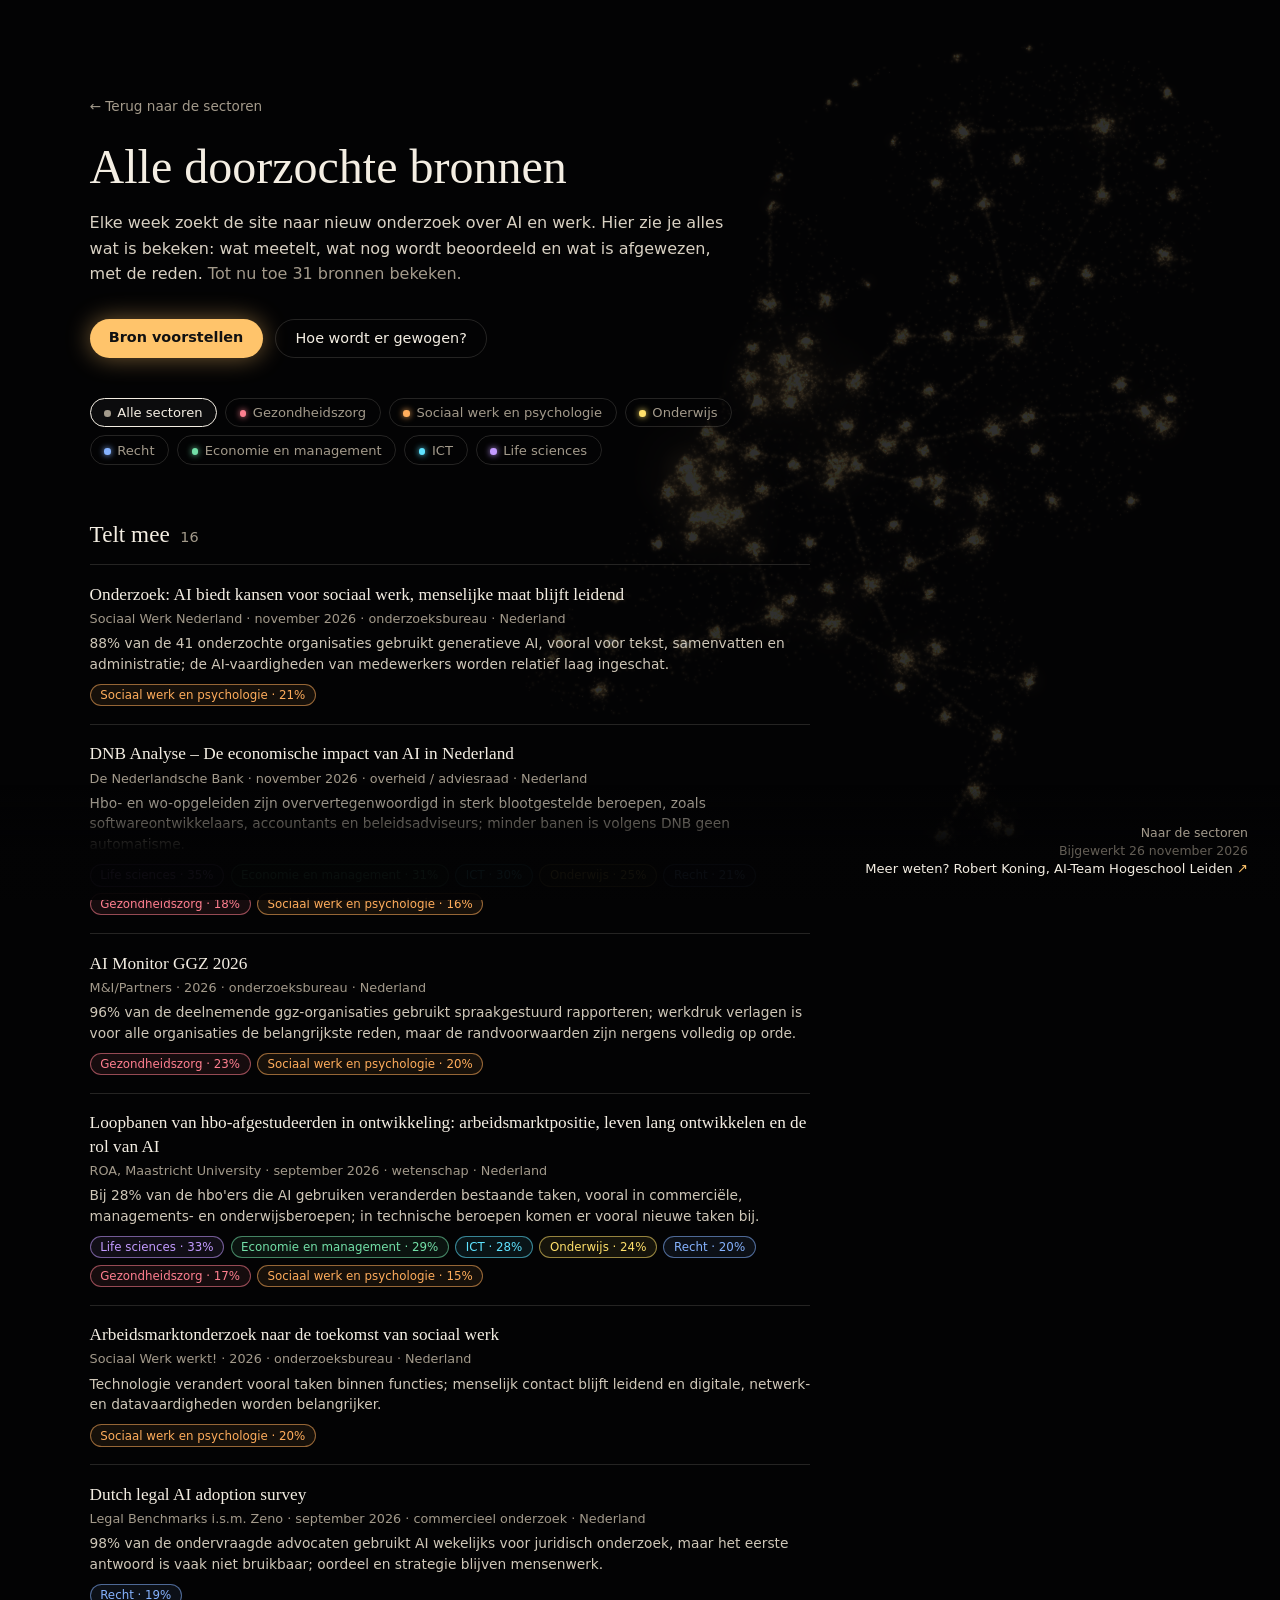
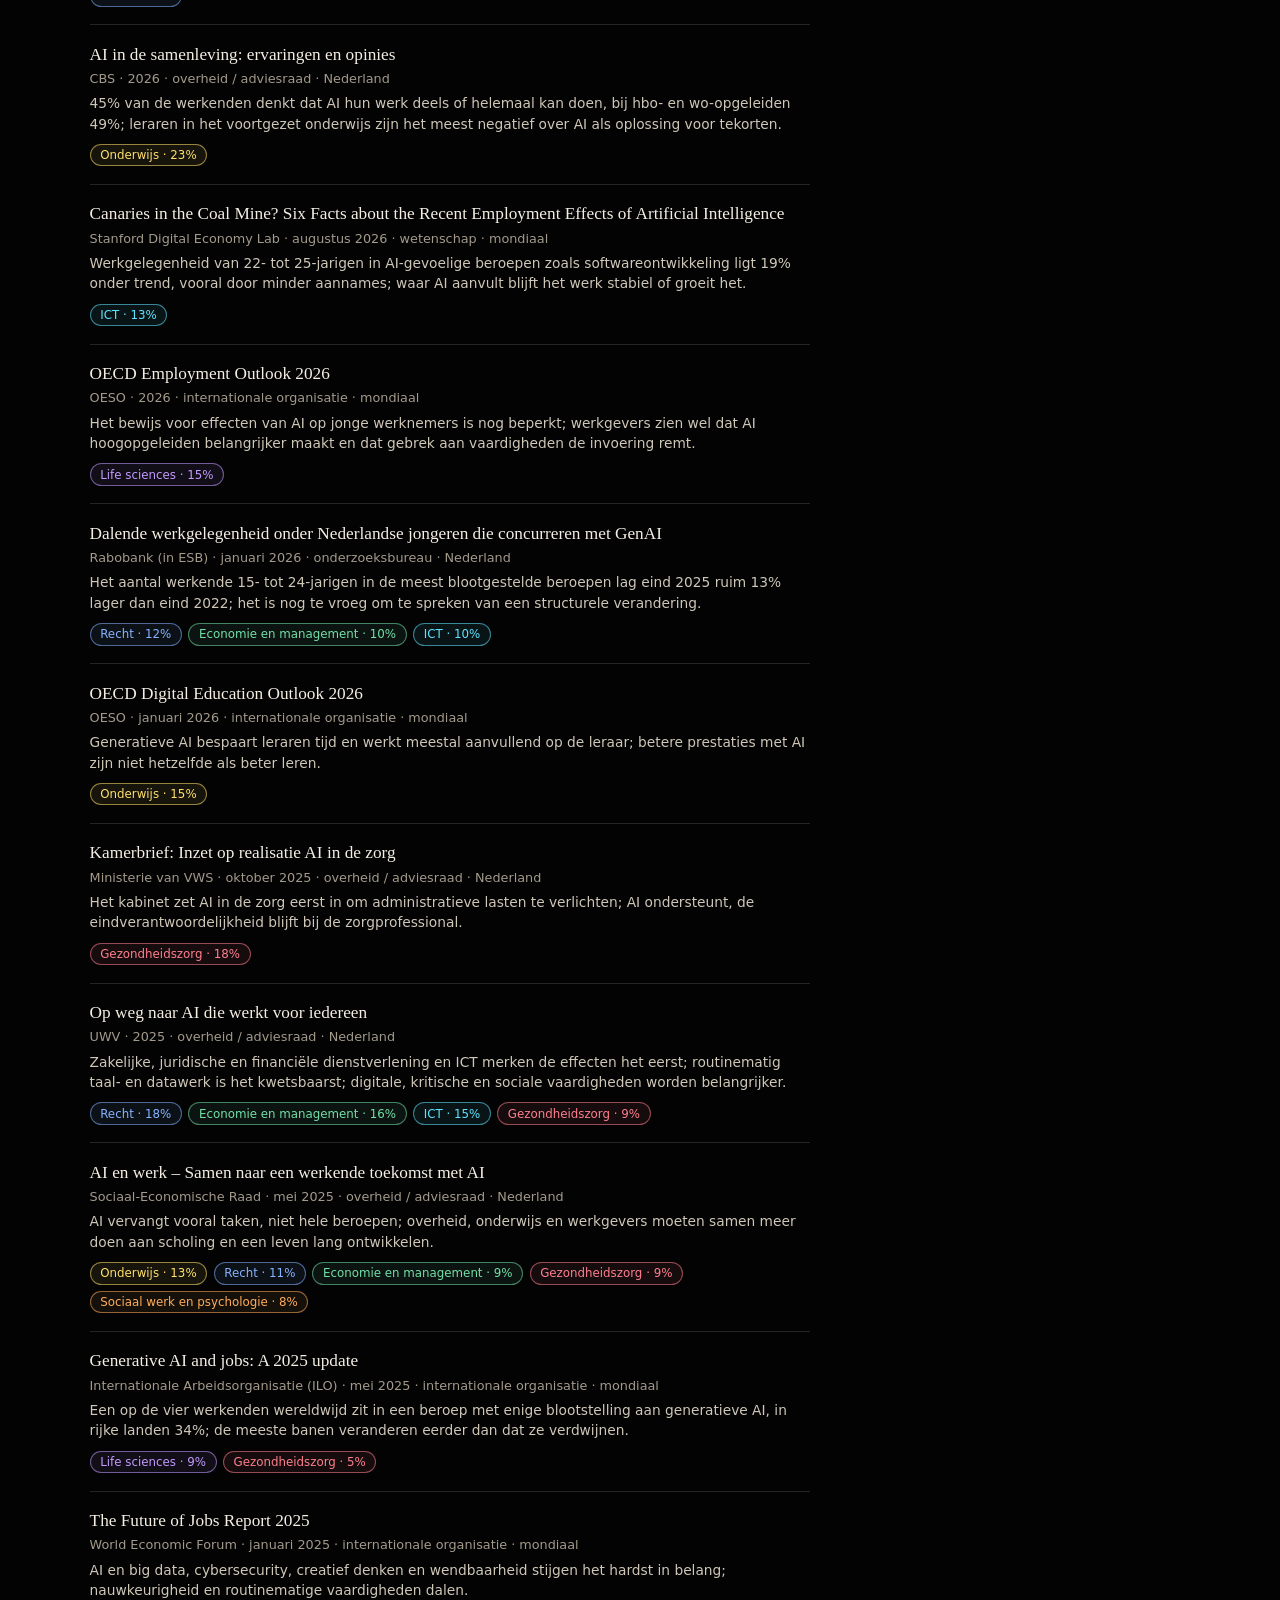
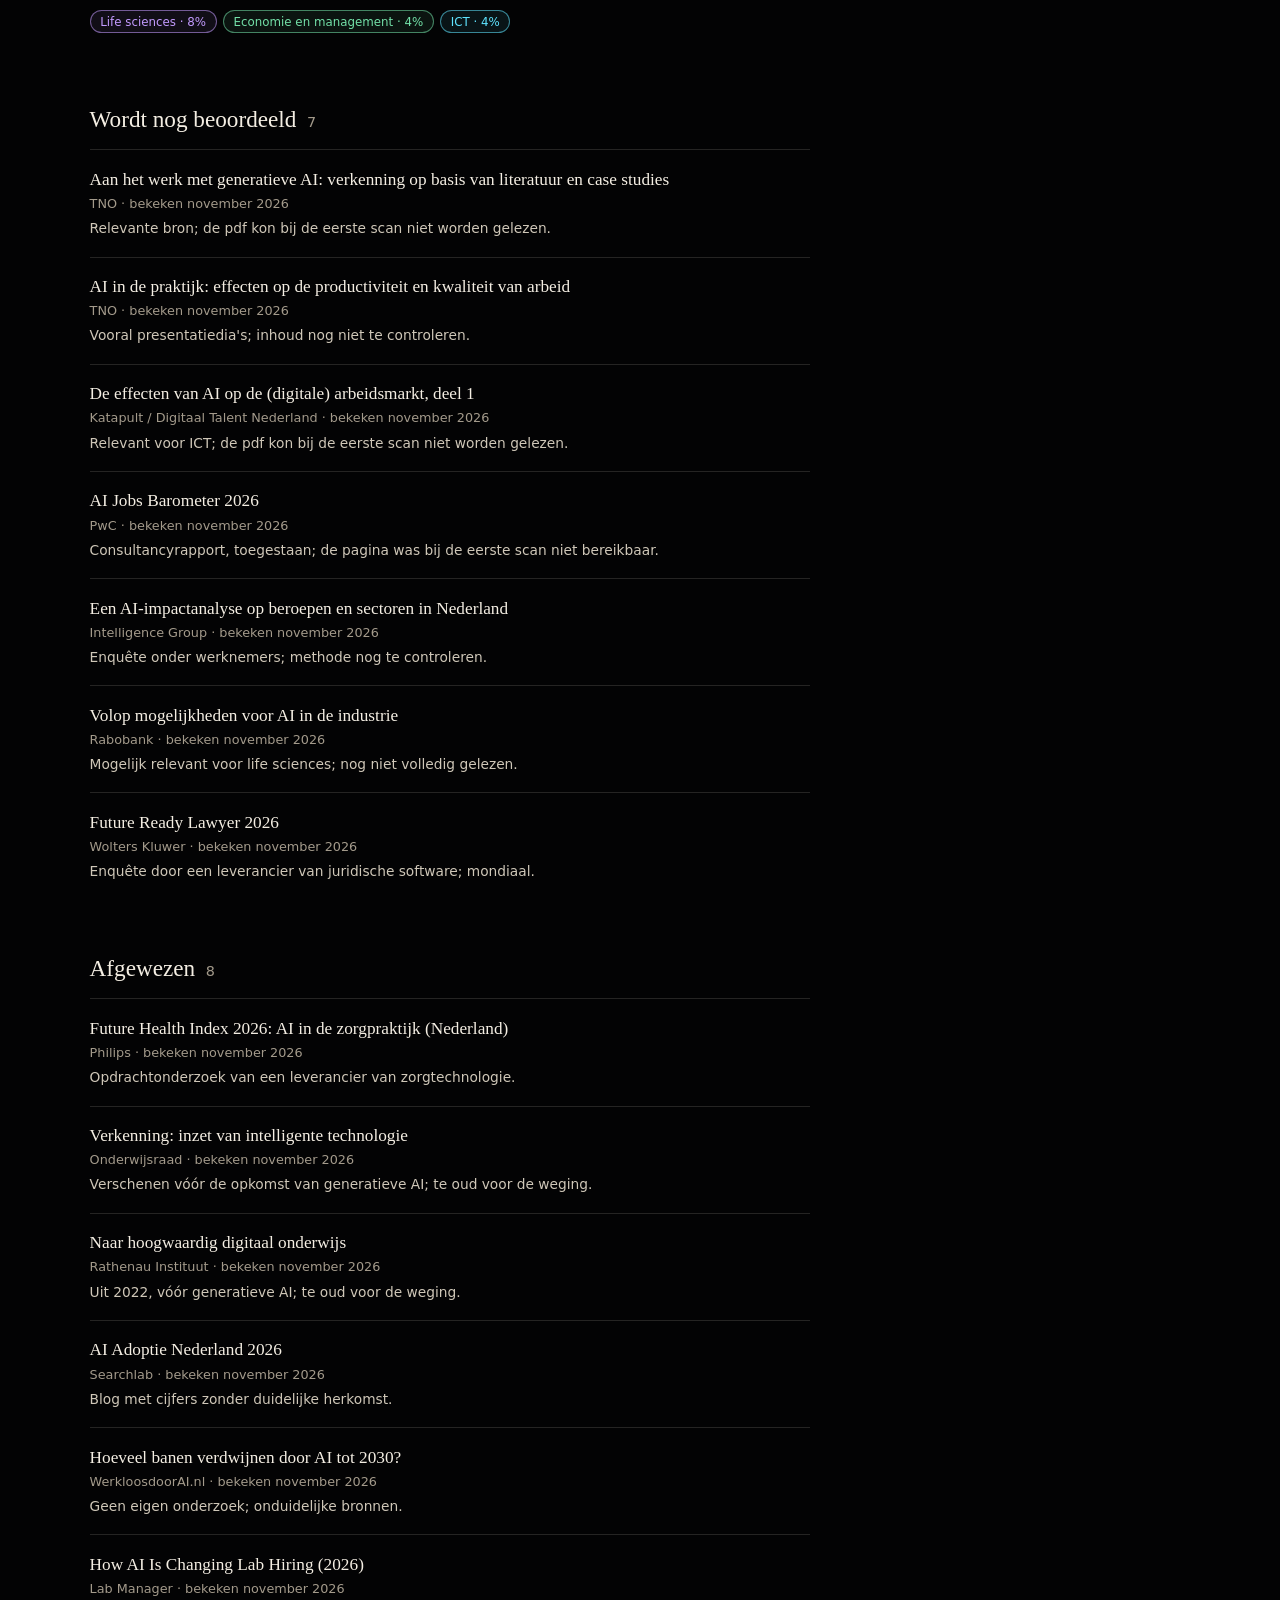
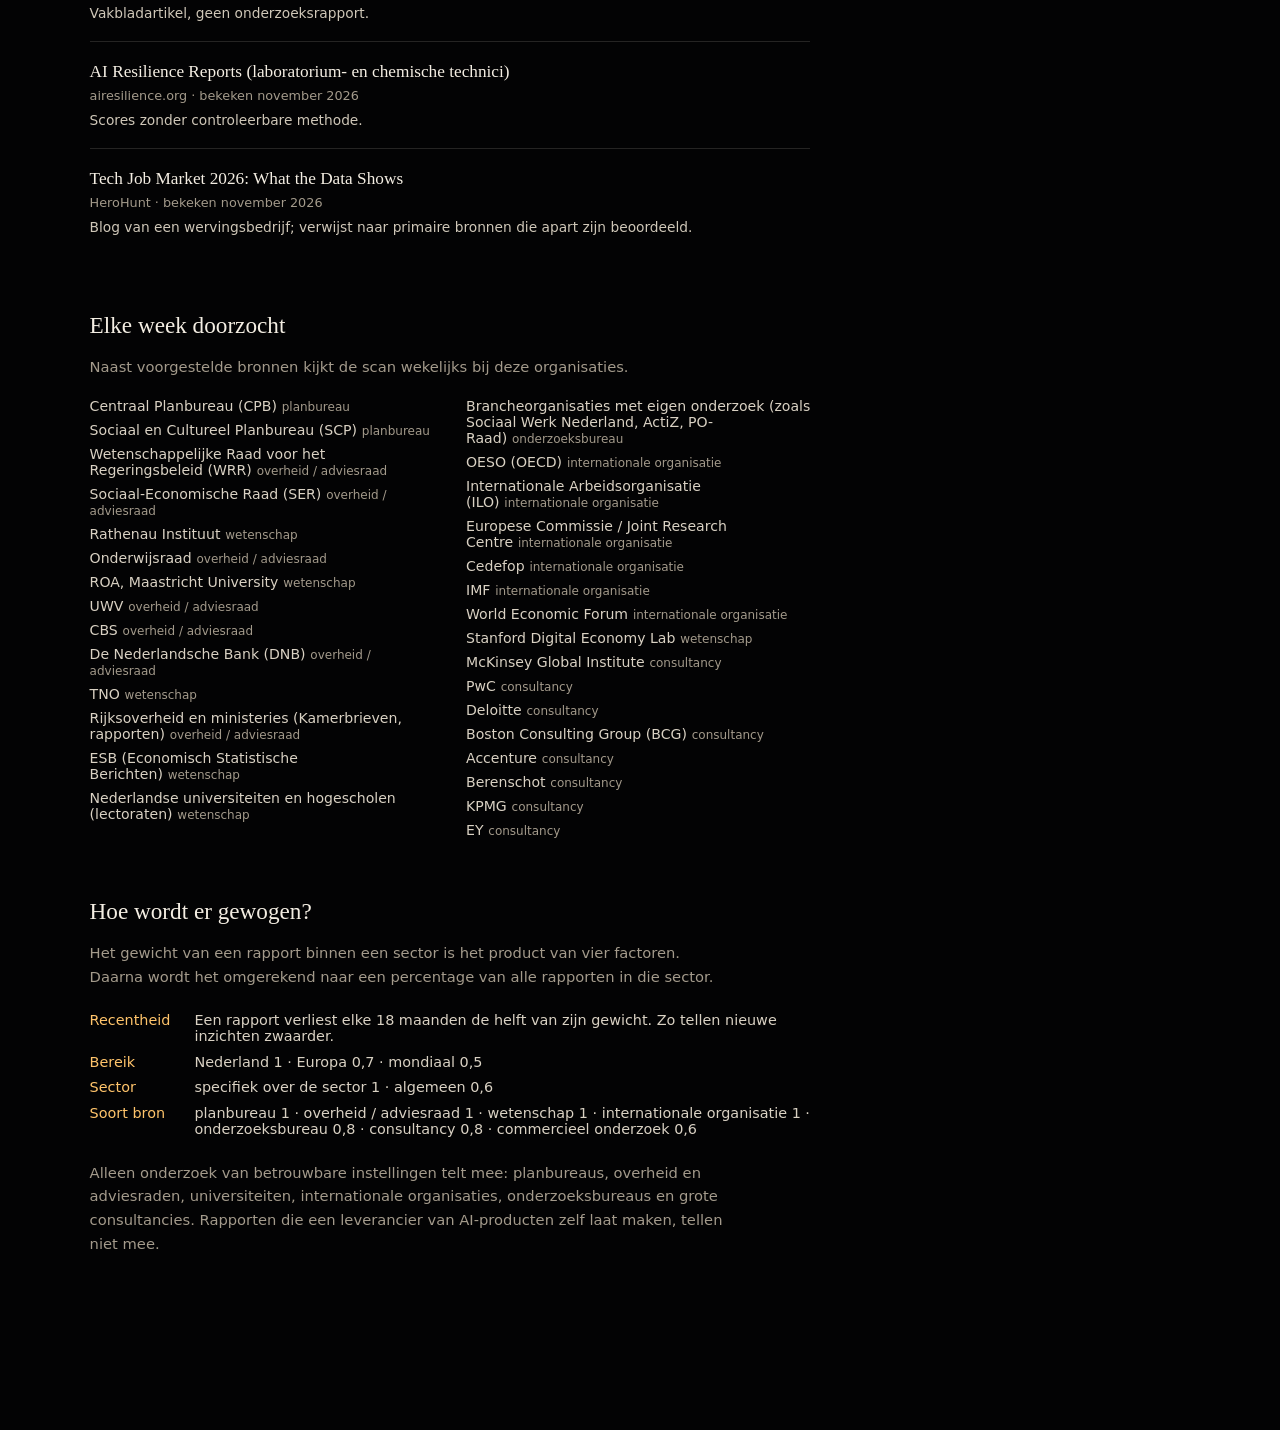
==== bronnen.html @ 306b0353 "Eerste versie: AI en het hbo-werkveld Co-Authored-By: Claude Opus 5.5 <noreply@anthropic.com>" ====
<!doctype html>
<html lang="nl">
<head>
  <meta charset="utf-8">
  <meta name="viewport" content="width=device-width, initial-scale=1">
  <title>Alle doorzochte bronnen · AI en het hbo-werkveld</title>
  <meta name="referrer" content="no-referrer">
  <link rel="icon" href="data:image/svg+xml,%3Csvg xmlns='http://www.w3.org/2000/svg' viewBox='0 0 32 32'%3E%3Crect width='32' height='32' fill='%23000'/%3E%3Ccircle cx='16' cy='16' r='6' fill='%23ffc46b'/%3E%3C/svg%3E">
  <link rel="stylesheet" href="style.css">
  <link rel="stylesheet" href="bronnen.css">
</head>
<body class="bronnenpagina">
  <canvas id="kaart" aria-hidden="true"></canvas>
  <div class="vignet vignet-sterk" aria-hidden="true"></div>

  <main class="bronnen">
    <a class="terug" href="./">← Terug naar de sectoren</a>
    <h1>Alle doorzochte bronnen</h1>
    <p class="inleiding">
      Elke week zoekt de site naar nieuw onderzoek over AI en werk. Hier zie je alles wat is bekeken:
      wat meetelt, wat nog wordt beoordeeld en wat is afgewezen, met de reden.
      <span id="telling"></span>
    </p>

    <div class="acties">
      <a class="knop" id="voorstel-knop" href="#" target="_blank" rel="noopener">Bron voorstellen</a>
      <a class="knop knop-stil" href="#weging">Hoe wordt er gewogen?</a>
    </div>

    <nav class="filters" id="filters" aria-label="Filter op sector"></nav>

    <section aria-labelledby="kop-opgenomen">
      <h2 id="kop-opgenomen">Telt mee <span class="aantal" id="n-opgenomen"></span></h2>
      <ul class="bronlijst" id="opgenomen"></ul>
    </section>

    <section aria-labelledby="kop-beoordelen">
      <h2 id="kop-beoordelen">Wordt nog beoordeeld <span class="aantal" id="n-beoordelen"></span></h2>
      <ul class="bronlijst" id="beoordelen"></ul>
    </section>

    <section aria-labelledby="kop-afgewezen">
      <h2 id="kop-afgewezen">Afgewezen <span class="aantal" id="n-afgewezen"></span></h2>
      <ul class="bronlijst" id="afgewezen"></ul>
    </section>

    <section aria-labelledby="kop-organisaties">
      <h2 id="kop-organisaties">Elke week doorzocht</h2>
      <p class="uitleg">Naast voorgestelde bronnen kijkt de scan wekelijks bij deze organisaties.</p>
      <ul class="organisaties" id="organisaties"></ul>
    </section>

    <section id="weging" aria-labelledby="kop-weging">
      <h2 id="kop-weging">Hoe wordt er gewogen?</h2>
      <p class="uitleg">Het gewicht van een rapport binnen een sector is het product van vier factoren. Daarna wordt het omgerekend naar een percentage van alle rapporten in die sector.</p>
      <dl class="factoren" id="factoren"></dl>
      <p class="uitleg">Alleen onderzoek van betrouwbare instellingen telt mee: planbureaus, overheid en adviesraden, universiteiten, internationale organisaties, onderzoeksbureaus en grote consultancies. Rapporten die een leverancier van AI-producten zelf laat maken, tellen niet mee.</p>
    </section>
  </main>

  <footer>
    <a href="./">Naar de sectoren</a>
    <span class="bijgewerkt" id="bijgewerkt"></span>
    <a class="contact" href="https://www.linkedin.com/in/robert-koning-3464b926/" target="_blank" rel="noopener" title="Naar LinkedIn">Meer weten? Robert Koning, AI-Team Hogeschool Leiden</a>
  </footer>

  <script src="kaart.js"></script>
  <script src="weging.js"></script>
  <script src="bronnen.js"></script>
</body>
</html>
---- style.css ----
:root {
  --zwart: #030304;
  --licht-rgb: 255, 196, 107;  /* wordt per sector overschreven door app.js */
  --licht: rgb(var(--licht-rgb));
  --licht-zacht: rgba(var(--licht-rgb), 0.55);
  --tekst: #f4eee3;
  --gedempt: #a39a8b;
  --lijn: rgba(244, 238, 227, 0.14);
  --serif: "Iowan Old Style", "Palatino Linotype", Palatino, "Book Antiqua", Georgia, serif;
  --sans: system-ui, -apple-system, "Segoe UI", Roboto, sans-serif;
  --zacht: cubic-bezier(.22, .61, .36, 1);
}

* { box-sizing: border-box; }
html { scroll-behavior: smooth; overflow-x: clip; }
main { overflow-x: clip; }
body {
  margin: 0;
  background: var(--zwart);
  color: var(--tekst);
  font-family: var(--sans);
  -webkit-font-smoothing: antialiased;
  min-height: 100vh;
}

#kaart {
  position: fixed; inset: 0;
  width: 100vw; height: 100vh;
  z-index: 0;
}
.vignet {
  position: fixed; inset: 0; z-index: 1; pointer-events: none;
  background:
    linear-gradient(90deg, rgba(3,3,4,.92) 0%, rgba(3,3,4,.55) 45%, rgba(3,3,4,0) 75%),
    radial-gradient(ellipse at 70% 50%, transparent 40%, rgba(3,3,4,.7) 100%);
}

main { position: relative; z-index: 2; }

/* ---------- Hero ---------- */
.hero {
  position: relative;
  min-height: 100vh;
  display: flex; flex-direction: column; justify-content: center;
  padding: 8vh clamp(1.5rem, 7vw, 7rem) 12vh;
  max-width: 1100px;
}

.zin {
  font-family: var(--serif);
  font-weight: 400;
  font-size: clamp(1.75rem, 3.9vw, 3.4rem);
  line-height: 1.22;
  letter-spacing: -0.01em;
  margin: 0;
  max-width: 20em;
  text-wrap: pretty;
}
.kern {
  display: inline;
  transition: opacity .6s var(--zacht), filter .6s var(--zacht);
}
.kern.weg { opacity: 0; filter: blur(6px); }

/* ---------- Sectorkiezer ---------- */
.kiezer { position: relative; display: inline-block; white-space: nowrap; }
.kiezer-knop {
  font: inherit; color: var(--licht);
  background: none; border: 0; padding: 0; cursor: pointer;
  border-bottom: 2px dotted var(--licht-zacht);
  text-shadow: 0 0 24px rgba(var(--licht-rgb),.35);
  transition: color 1.2s var(--zacht), border-color 1.2s var(--zacht), text-shadow 1.2s var(--zacht);
}
.kiezer-knop:hover, .kiezer-knop:focus-visible, .kiezer.open .kiezer-knop { border-bottom-color: var(--licht); outline: none; }
.kiezer-knop:focus-visible { box-shadow: 0 2px 0 0 var(--licht); }

.kiezer-lijst {
  position: absolute; left: -0.6em; top: 100%;
  margin: .35em 0 0; padding: .4em 0;
  list-style: none;
  min-width: max(100%, 13em);
  background: rgba(12, 11, 10, .9);
  backdrop-filter: blur(14px); -webkit-backdrop-filter: blur(14px);
  border: 1px solid var(--lijn);
  border-radius: 14px;
  box-shadow: 0 30px 60px -20px rgba(0,0,0,.8);
  font-size: .55em;
  line-height: 1.3;
  z-index: 10;
  opacity: 0; transform: translateY(-6px) scale(.98); transform-origin: top left;
  pointer-events: none; visibility: hidden;
  transition: opacity .25s var(--zacht), transform .25s var(--zacht), visibility 0s .25s;
}
/* onzichtbare brug zodat de lijst open blijft tijdens het bewegen van de muis */
.kiezer-lijst::before { content: ""; position: absolute; left: 0; right: 0; top: -.8em; height: .8em; }
.kiezer.open .kiezer-lijst {
  opacity: 1; transform: none; pointer-events: auto; visibility: visible;
  transition: opacity .25s var(--zacht), transform .25s var(--zacht), visibility 0s;
}
.kiezer-lijst li {
  padding: .45em 1.1em; cursor: pointer; color: var(--tekst);
  transition: color .2s, background .2s;
}
.kiezer-lijst li::before {
  content: ""; display: inline-block; width: .45em; height: .45em; border-radius: 50%;
  margin-right: .7em; vertical-align: .12em;
  background: var(--kleur); box-shadow: 0 0 8px var(--kleur);
}
.kiezer-lijst li:hover, .kiezer-lijst li.actief-focus { color: var(--kleur); background: rgba(255, 255, 255, .04); }
.kiezer-lijst li[aria-selected="true"] { color: var(--gedempt); }
.kiezer-lijst li[aria-selected="true"]::after { content: " ·"; }

/* ---------- Vaardigheden ---------- */
.vaardigheden {
  margin-top: 2.6rem;
  font-size: clamp(.85rem, 1.05vw, .98rem);
  color: var(--gedempt);
  max-width: 46rem;
  transition: opacity .6s var(--zacht) .1s;
}
.vaardigheden.weg { opacity: 0; }
.vaardigheden p { margin: .4em 0; line-height: 1.5; }
.pijl { display: inline-block; width: 1.2em; font-weight: 600; }
.pijl.op { color: var(--licht); }
.pijl.neer { color: #7f8ea3; }
.label { letter-spacing: .08em; text-transform: uppercase; font-size: .78em; margin-right: .6em; opacity: .75; }
.vaardigheden span:last-child { color: #d9d1c3; }

.scroll-hint {
  position: absolute; bottom: 7vh; left: clamp(1.5rem, 7vw, 7rem);
  color: var(--gedempt); text-decoration: none; font-size: .85rem; letter-spacing: .04em;
  animation: zweef 3s ease-in-out infinite;
}
.scroll-hint:hover { color: var(--licht); }
@keyframes zweef { 50% { transform: translateY(5px); } }

/* ---------- Rapporten ---------- */
.rapporten {
  padding: 4rem clamp(1.5rem, 7vw, 7rem) 10rem;
  max-width: 1280px;
}
.rapporten h2 {
  font-family: var(--serif); font-weight: 400; font-size: 1.4rem;
  color: var(--gedempt); margin: 0 0 4.5rem;
}

/* Raster van voorpagina's, met boven elke voorpagina een zwevend citaat */
.rapport-lijst {
  list-style: none; margin: 0; padding: 0;
  display: grid; grid-template-columns: repeat(auto-fill, minmax(210px, 1fr));
  gap: 5.5rem 2.6rem;
}
.rapport {
  opacity: 0; transform: translateY(28px);
  transition: opacity .8s var(--zacht), transform .8s var(--zacht);
}
.rapport.zichtbaar { opacity: 1; transform: none; }
.rapport a { display: block; color: inherit; text-decoration: none; position: relative; outline: none; }

.citaat {
  display: block; position: relative; z-index: 2;
  margin: -3.2rem .4rem -1.4rem;
  padding: .85rem 1rem .75rem;
  background: rgba(14, 13, 12, .82);
  backdrop-filter: blur(10px); -webkit-backdrop-filter: blur(10px);
  border: 1px solid rgba(var(--licht-rgb), .35);
  border-radius: 12px;
  box-shadow: 0 18px 40px -18px rgba(0,0,0,.9), 0 0 24px -10px rgba(var(--licht-rgb), .5);
  font-family: var(--serif); font-style: italic;
  font-size: .92rem; line-height: 1.4; color: var(--tekst);
  animation: drijf 6s ease-in-out infinite;
  animation-delay: var(--vertraging, 0s);
  transition: transform .5s var(--zacht), border-color .4s;
}
.citaat-tekst::before { content: "“"; color: var(--licht); margin-right: .1em; }
.citaat-tekst::after { content: "”"; color: var(--licht); margin-left: .05em; }
.citaat.samenvatting { font-style: normal; font-size: .84rem; }
.citaat.samenvatting .citaat-tekst::before, .citaat.samenvatting .citaat-tekst::after { content: none; }
.citaat .citaat-tekst {
  display: -webkit-box; -webkit-box-orient: vertical; -webkit-line-clamp: 4; overflow: hidden;
}
.rapport a:hover .citaat-tekst, .rapport a:focus-visible .citaat-tekst { -webkit-line-clamp: unset; }
.citaat .pagina {
  display: block; margin-top: .45rem;
  font-family: var(--sans); font-style: normal; font-size: .72rem; letter-spacing: .06em;
  color: var(--gedempt);
}
@keyframes drijf { 50% { transform: translateY(-5px); } }

.omslag {
  position: relative; display: block;
  aspect-ratio: 1 / 1.414;
  border-radius: 4px; overflow: hidden;
  background: #ece6da;
  box-shadow: 0 30px 50px -25px rgba(0,0,0,.9), 0 0 0 1px rgba(255,255,255,.06);
  transform: perspective(900px) rotateX(0) rotateY(0);
  transition: transform .6s var(--zacht), box-shadow .6s var(--zacht), filter .6s;
  filter: brightness(.82) saturate(.9);
}
.omslag img { width: 100%; height: 100%; object-fit: cover; display: block; }

/* Getekende voorpagina wanneer er geen afbeelding beschikbaar is */
.omslag-getekend {
  position: absolute; inset: 0; display: flex; flex-direction: column;
  padding: 2.4rem 1.1rem 1rem; color: #1d1b18;
  background: linear-gradient(160deg, #f4efe5, #e2dacb);
}
.omslag-getekend::before {
  content: ""; position: absolute; left: 0; right: 0; top: 0; height: 1.3rem;
  background: var(--licht); opacity: .9;
}
.omslag-org { font-size: .68rem; letter-spacing: .08em; text-transform: uppercase; opacity: .7; margin-top: 1.4rem; }
.omslag-titel { font-family: var(--serif); font-size: 1.12rem; line-height: 1.25; margin-top: .6rem; }
.omslag-jaar { margin-top: auto; font-size: .75rem; opacity: .6; }

.open {
  position: absolute; left: 50%; bottom: 1rem; z-index: 3;
  transform: translate(-50%, 8px); opacity: 0;
  padding: .45rem .9rem; border-radius: 999px;
  background: var(--licht); color: #111; font-size: .8rem; font-weight: 600; white-space: nowrap;
  box-shadow: 0 0 24px rgba(var(--licht-rgb), .6);
  transition: opacity .35s var(--zacht), transform .35s var(--zacht);
}

.rapport a:hover .omslag, .rapport a:focus-visible .omslag {
  transform: perspective(900px) rotateX(4deg) rotateY(-6deg) translateY(-6px);
  box-shadow: 0 40px 60px -25px rgba(0,0,0,.95), 0 0 50px -10px rgba(var(--licht-rgb), .55);
  filter: none;
}
.rapport a:hover .citaat, .rapport a:focus-visible .citaat { border-color: var(--licht); }
.rapport a:hover .open, .rapport a:focus-visible .open { opacity: 1; transform: translate(-50%, 0); }

.rapport-onder { display: block; margin-top: 1rem; }
.rapport-titel { display: block; font-family: var(--serif); font-size: 1rem; line-height: 1.35; transition: color .25s; }
.rapport a:hover .rapport-titel, .rapport a:focus-visible .rapport-titel { color: var(--licht); }
.rapport-meta { display: block; font-size: .78rem; color: var(--gedempt); margin-top: .25rem; }
.rapport-gewicht { display: flex; align-items: center; gap: .7rem; margin-top: .7rem; }
.rapport-gewicht .balk { flex: 1; }
.procent { display: block; }
.balk { display: block; height: 4px; border-radius: 2px; background: rgba(244,238,227,.08); overflow: hidden; }
.balk span {
  display: block; height: 100%; width: 0; border-radius: 2px;
  background: linear-gradient(90deg, rgba(var(--licht-rgb), .5), var(--licht));
  box-shadow: 0 0 12px rgba(var(--licht-rgb), .6);
  transition: width 1.1s var(--zacht) .2s;
}
.procent { font-size: .78rem; color: var(--gedempt); font-variant-numeric: tabular-nums; min-width: 2.6em; text-align: right; }

.opleidingen { margin-top: 3rem; font-size: .82rem; color: var(--gedempt); line-height: 1.6; max-width: 40rem; }

/* ---------- Footer ---------- */
footer {
  position: fixed; right: clamp(1rem, 2.5vw, 2rem); bottom: clamp(.8rem, 2vw, 1.5rem);
  z-index: 3;
  display: flex; flex-direction: column; align-items: flex-end; gap: .2rem;
  font-size: .78rem; color: var(--gedempt); text-align: right;
}
footer a { color: var(--gedempt); text-decoration: none; transition: color .2s; }
footer a:hover, footer a:focus-visible { color: var(--licht); }
footer .contact { color: var(--tekst); font-size: 1.05em; }
footer .contact::after { content: " ↗"; color: var(--licht); }
.bijgewerkt { opacity: .6; }

@media (max-width: 700px) {
  .vignet { background: linear-gradient(180deg, rgba(3,3,4,.6), rgba(3,3,4,.4) 60%, rgba(3,3,4,.8)); }
  .rapport-lijst { grid-template-columns: repeat(auto-fill, minmax(170px, 1fr)); gap: 5rem 1.6rem; }
  .procent { text-align: left; }
  footer {
    left: 0; right: 0; bottom: 0; padding: 2.2rem 1rem .8rem;
    background: linear-gradient(180deg, rgba(3,3,4,0), rgba(3,3,4,.92) 55%);
    font-size: .72rem;
  }
  footer .bijgewerkt { display: none; }
  .rapporten { padding-bottom: 8rem; }
  .scroll-hint { display: none; }
}

@media (prefers-reduced-motion: reduce) {
  *, *::before, *::after { transition-duration: .01ms !important; animation: none !important; }
  html { scroll-behavior: auto; }
}
---- bronnen.css ----
/* Aanvullende opmaak voor de bronnenpagina */
.vignet-sterk { background: rgba(3,3,4,.82); }
.bronnenpagina footer {
  left: 0; right: 0; bottom: 0; padding: 2.5rem clamp(1rem, 2.5vw, 2rem) clamp(.8rem, 2vw, 1.5rem);
  background: linear-gradient(180deg, rgba(3,3,4,0), rgba(3,3,4,.95) 55%);
}

.bronnen {
  max-width: 900px;
  padding: 6rem clamp(1.5rem, 7vw, 7rem) 10rem;
}
.terug { color: var(--gedempt); text-decoration: none; font-size: .85rem; }
.terug:hover { color: var(--licht); }
.bronnen h1 {
  font-family: var(--serif); font-weight: 400;
  font-size: clamp(2rem, 4vw, 3rem); margin: 1.5rem 0 1rem;
}
.inleiding { color: #d9d1c3; line-height: 1.6; max-width: 40rem; }
#telling { color: var(--gedempt); }

.acties { display: flex; flex-wrap: wrap; gap: .8rem; margin: 2rem 0 2.5rem; }
.knop {
  display: inline-block; padding: .65rem 1.2rem; border-radius: 999px;
  background: var(--licht); color: #111; font-weight: 600; font-size: .9rem; text-decoration: none;
  box-shadow: 0 0 24px rgba(var(--licht-rgb), .45);
  transition: transform .2s var(--zacht), box-shadow .2s;
}
.knop:hover, .knop:focus-visible { transform: translateY(-2px); box-shadow: 0 0 34px rgba(var(--licht-rgb), .7); outline: none; }
.knop-stil { background: transparent; color: var(--tekst); border: 1px solid var(--lijn); box-shadow: none; font-weight: 400; }
.knop-stil:hover { box-shadow: none; border-color: var(--licht); color: var(--licht); }
.knop.uit { opacity: .45; pointer-events: none; }

.filters { display: flex; flex-wrap: wrap; gap: .5rem; margin-bottom: 2.5rem; }
.filter {
  font: inherit; font-size: .82rem; cursor: pointer;
  padding: .4rem .85rem; border-radius: 999px;
  background: transparent; color: var(--gedempt); border: 1px solid var(--lijn);
  transition: color .2s, border-color .2s, background .2s;
}
.filter::before {
  content: ""; display: inline-block; width: .5em; height: .5em; border-radius: 50%;
  margin-right: .5em; background: var(--kleur, var(--gedempt)); box-shadow: 0 0 6px var(--kleur, transparent);
}
.filter:hover { color: var(--tekst); }
.filter[aria-pressed="true"] { color: var(--tekst); border-color: var(--kleur, var(--tekst)); background: rgba(255,255,255,.04); }

.bronnen section { margin-top: 3.5rem; }
.bronnen h2 { font-family: var(--serif); font-weight: 400; font-size: 1.45rem; margin: 0 0 1rem; }
.aantal { color: var(--gedempt); font-size: .9rem; font-family: var(--sans); margin-left: .3rem; }
.uitleg { color: var(--gedempt); line-height: 1.6; font-size: .92rem; max-width: 40rem; }

.bronlijst { list-style: none; margin: 0; padding: 0; }
.bron {
  border-top: 1px solid var(--lijn); padding: 1.1rem 0;
  animation: verschijn .5s var(--zacht) both;
}
@keyframes verschijn { from { opacity: 0; transform: translateY(8px); } }
.bron a.bron-titel { font-family: var(--serif); font-size: 1.08rem; color: var(--tekst); text-decoration: none; line-height: 1.35; }
.bron a.bron-titel:hover { color: var(--licht); }
.bron-meta { font-size: .8rem; color: var(--gedempt); margin-top: .3rem; }
.bron-reden { font-size: .86rem; color: #cfc7b8; margin-top: .45rem; line-height: 1.5; }
.chips { display: flex; flex-wrap: wrap; gap: .4rem; margin-top: .6rem; }
.chip {
  font-size: .74rem; padding: .2rem .6rem; border-radius: 999px;
  border: 1px solid color-mix(in srgb, var(--kleur) 55%, transparent);
  color: var(--kleur); background: color-mix(in srgb, var(--kleur) 8%, transparent);
  font-variant-numeric: tabular-nums;
}
.leeg { color: var(--gedempt); font-size: .9rem; border-top: 1px solid var(--lijn); padding: 1rem 0; }

.organisaties { list-style: none; padding: 0; margin: 1rem 0 0; columns: 2 16rem; column-gap: 2rem; }
.organisaties li { font-size: .88rem; color: #d9d1c3; padding: .25rem 0; break-inside: avoid; }
.organisaties a { color: inherit; text-decoration: none; }
.organisaties a:hover { color: var(--licht); }
.organisaties .soort { color: var(--gedempt); font-size: .75rem; margin-left: .3rem; }

.factoren { display: grid; grid-template-columns: max-content 1fr; gap: .6rem 1.5rem; margin: 1.5rem 0; font-size: .9rem; }
.factoren dt { color: var(--licht); }
.factoren dd { margin: 0; color: #d9d1c3; }
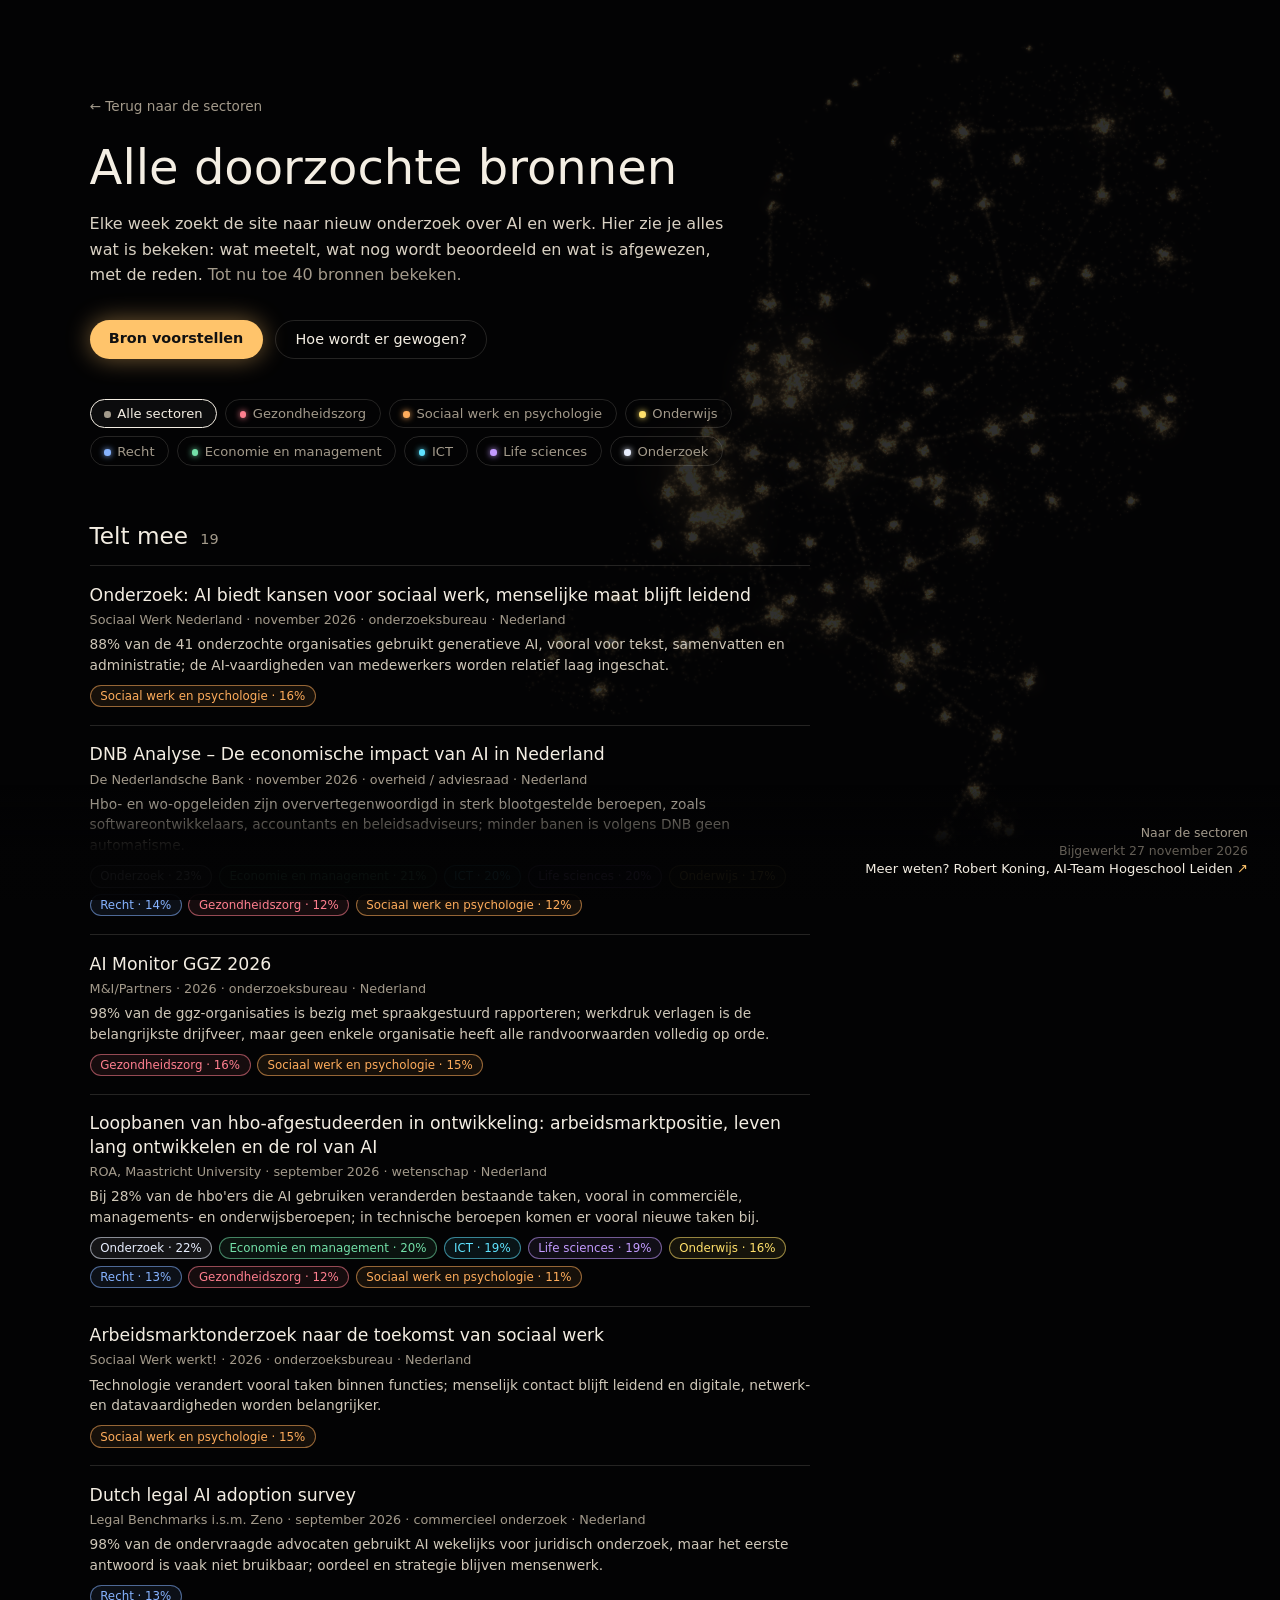
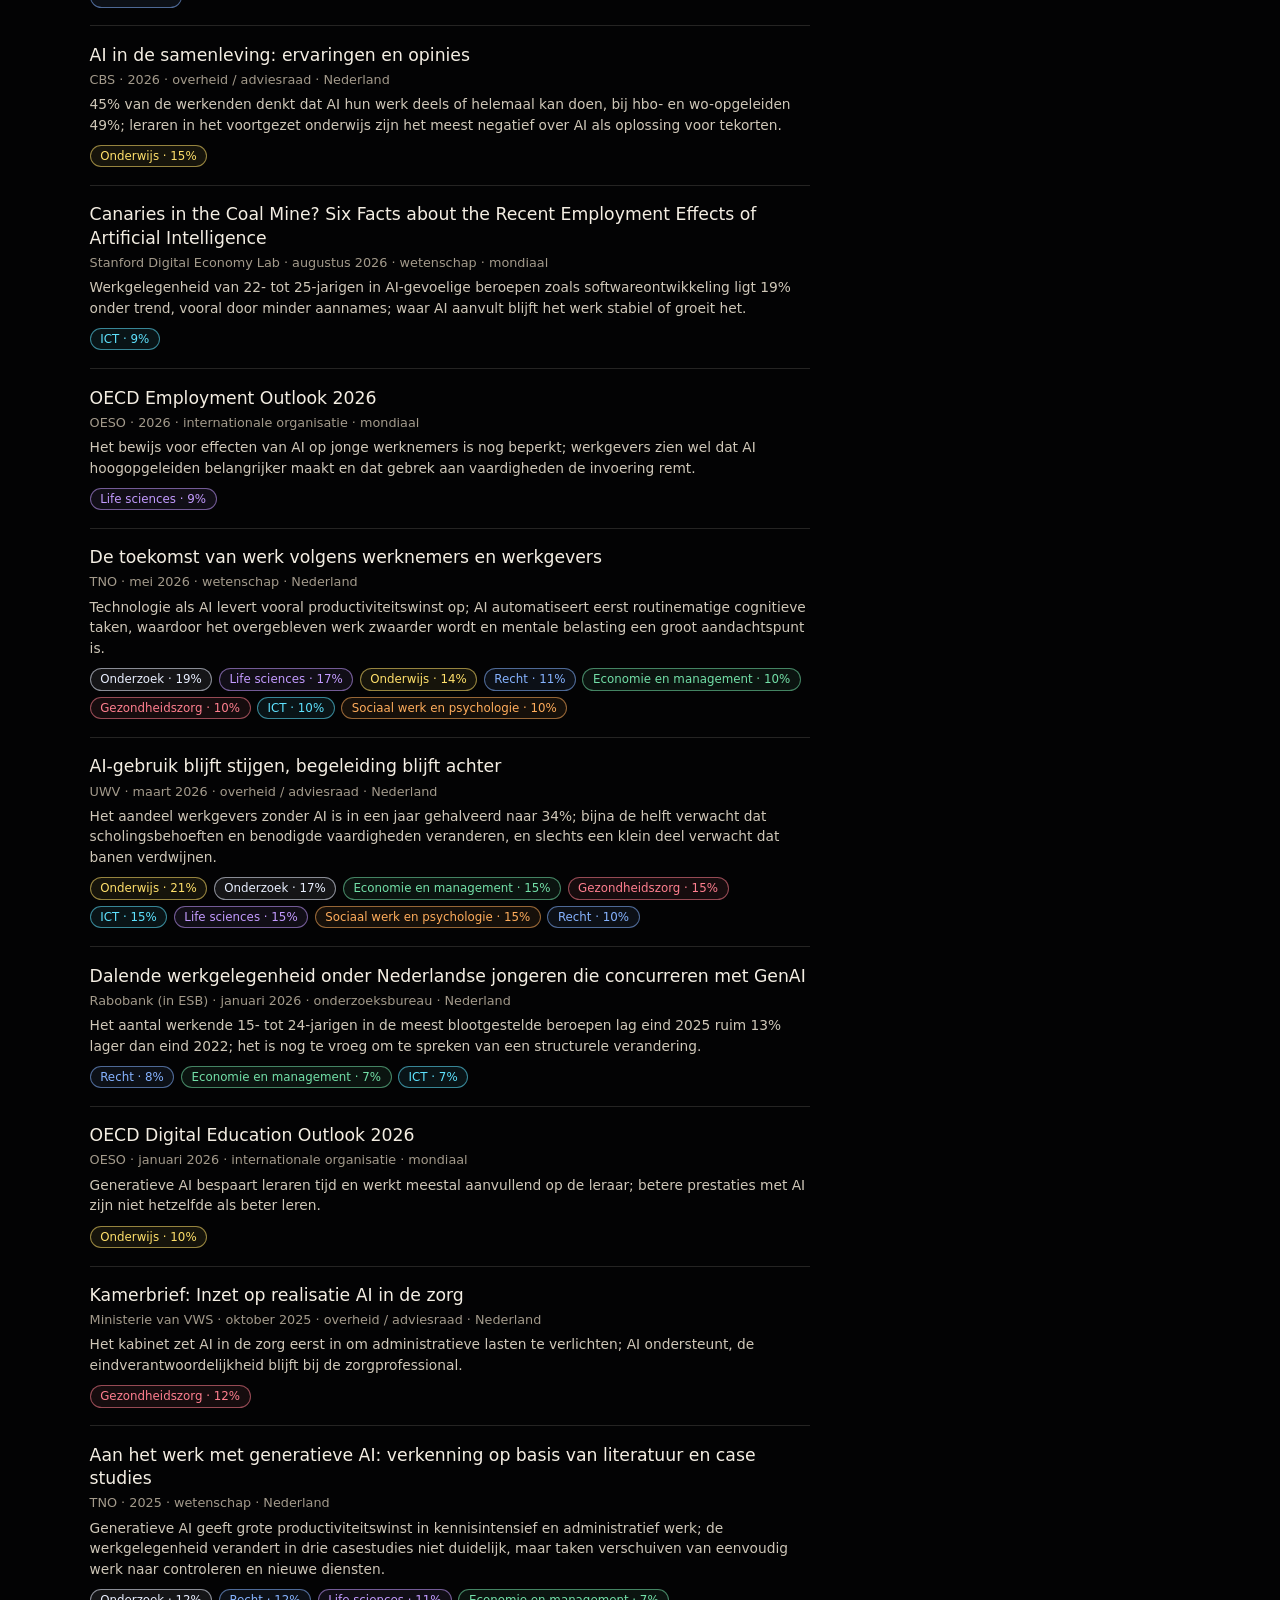
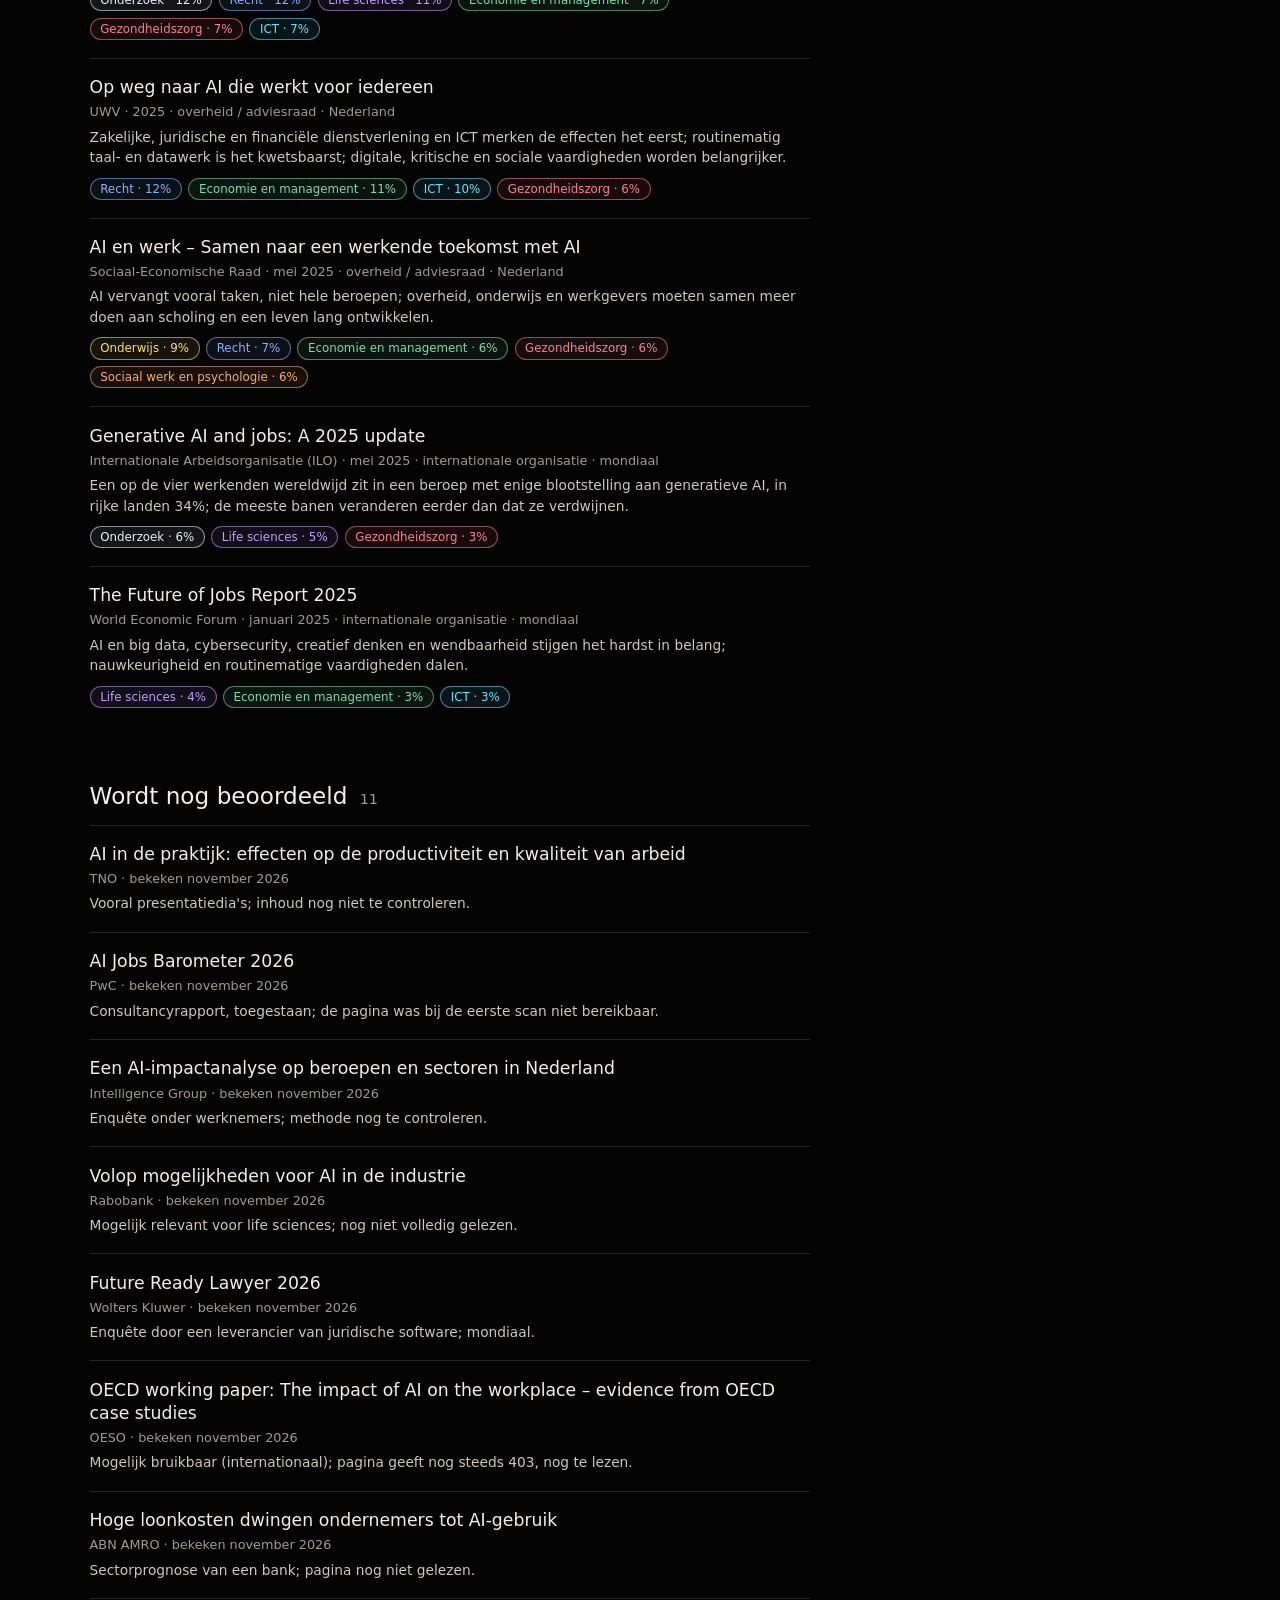
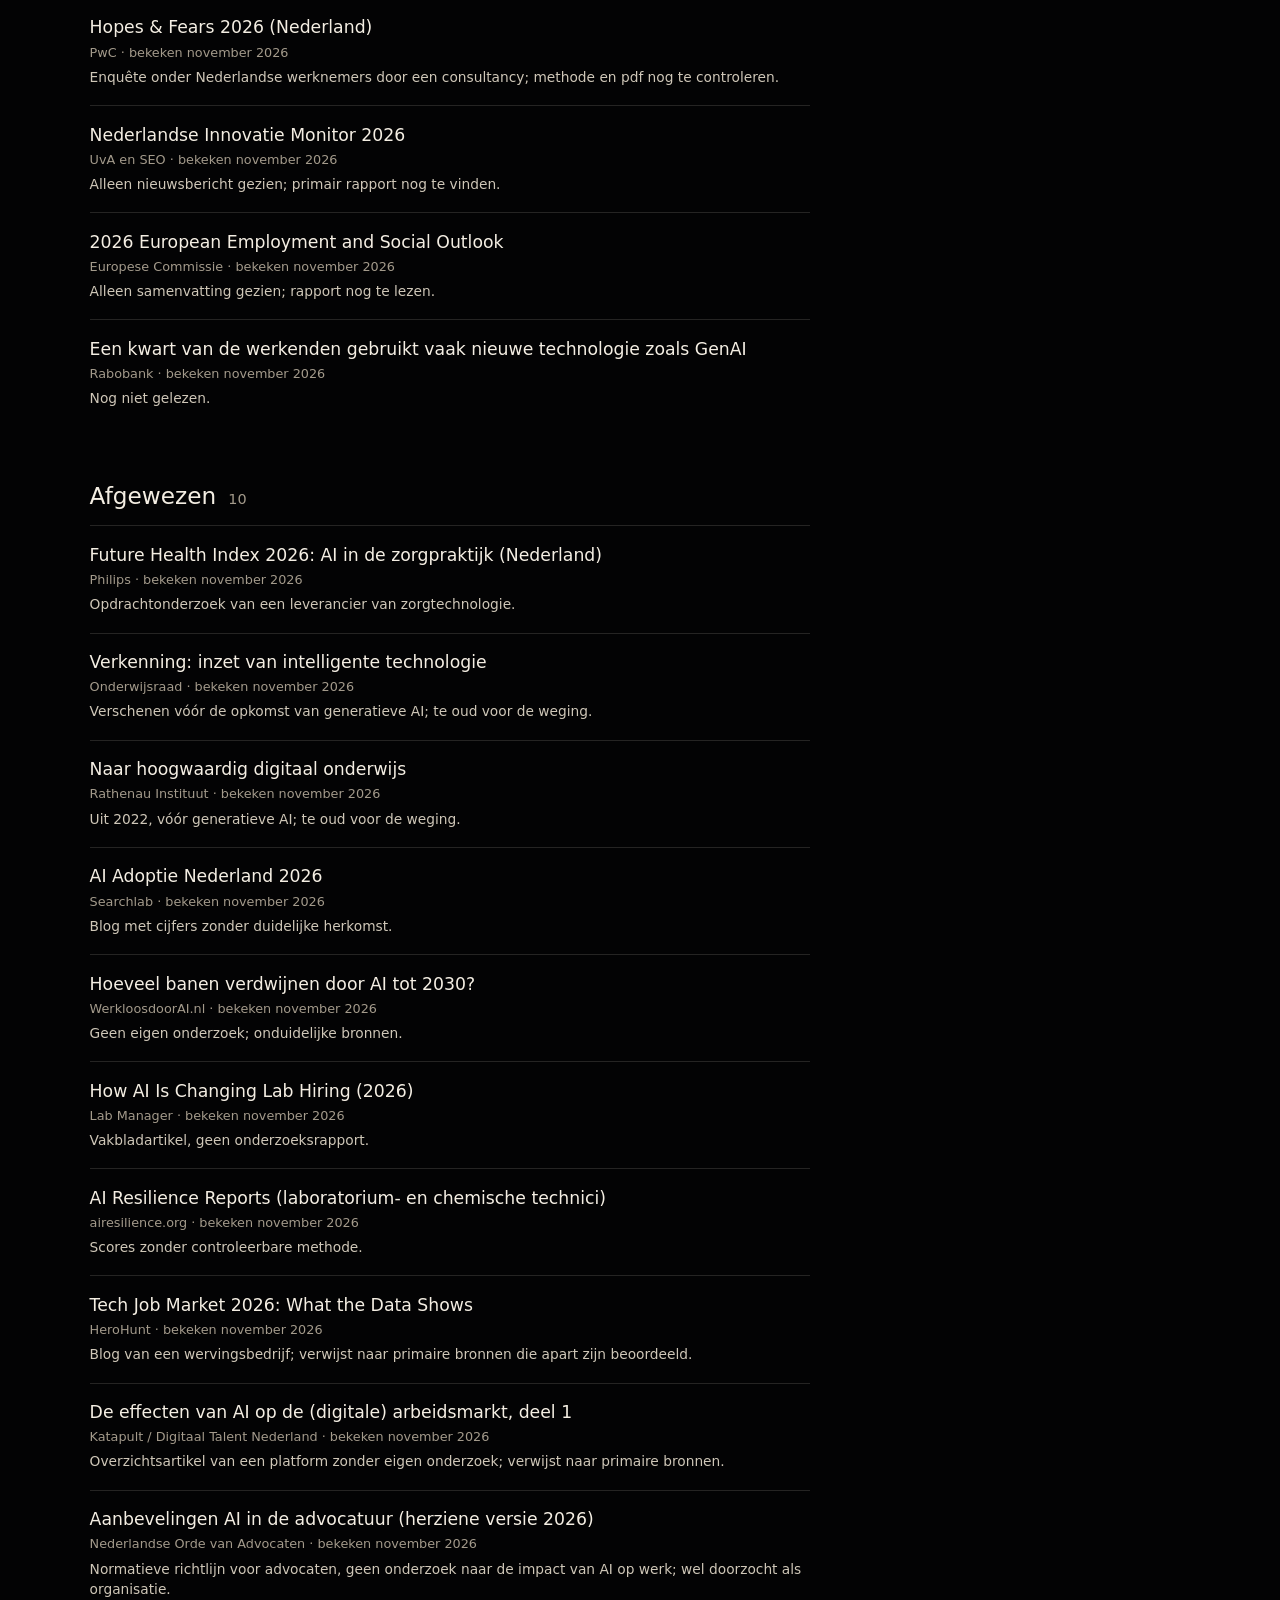
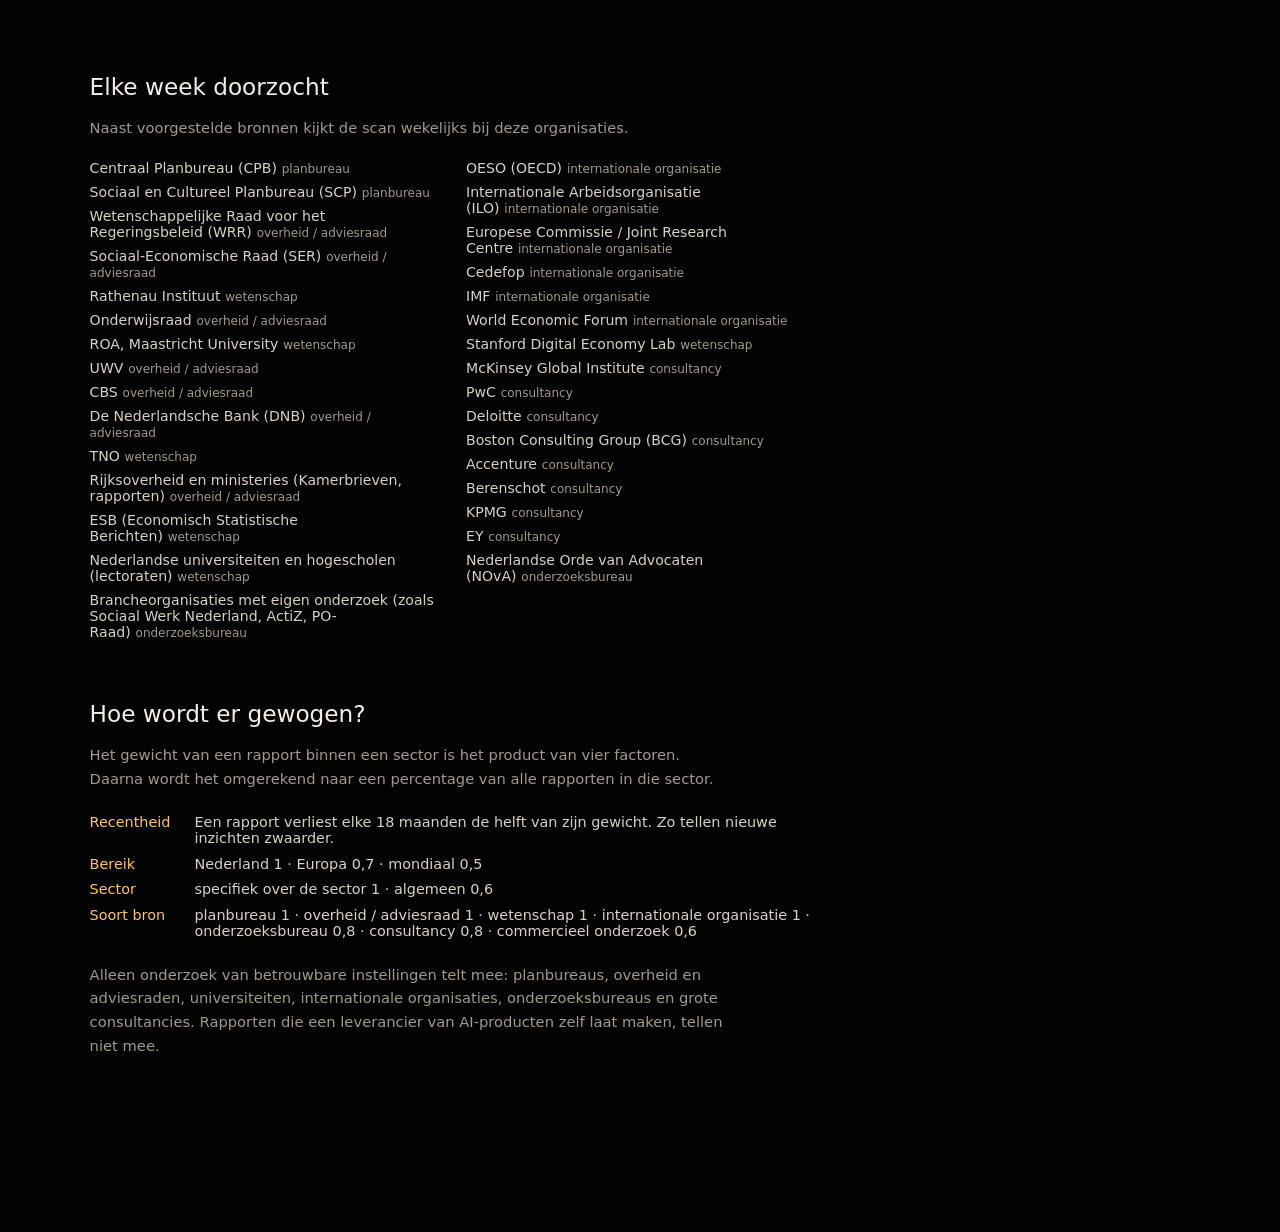
==== commit e33d1d26: "Regelafbrekingen in de kop boven de rapporten; versienummers zodat browsers nieuwe code direct laden" ====
--- a/bronnen.html
+++ b/bronnen.html
@@ -6,8 +6,8 @@
   <title>Alle doorzochte bronnen · AI en het hbo-werkveld</title>
   <meta name="referrer" content="no-referrer">
   <link rel="icon" href="data:image/svg+xml,%3Csvg xmlns='http://www.w3.org/2000/svg' viewBox='0 0 32 32'%3E%3Crect width='32' height='32' fill='%23000'/%3E%3Ccircle cx='16' cy='16' r='6' fill='%23ffc46b'/%3E%3C/svg%3E">
-  <link rel="stylesheet" href="style.css">
-  <link rel="stylesheet" href="bronnen.css">
+  <link rel="stylesheet" href="style.css?v=2">
+  <link rel="stylesheet" href="bronnen.css?v=2">
 </head>
 <body class="bronnenpagina">
   <canvas id="kaart" aria-hidden="true"></canvas>
@@ -64,8 +64,8 @@
     <a class="contact" href="https://www.linkedin.com/in/robert-koning-3464b926/" target="_blank" rel="noopener" title="Naar LinkedIn">Meer weten? Robert Koning, AI-Team Hogeschool Leiden</a>
   </footer>
 
-  <script src="kaart.js"></script>
-  <script src="weging.js"></script>
-  <script src="bronnen.js"></script>
+  <script src="kaart.js?v=2"></script>
+  <script src="weging.js?v=2"></script>
+  <script src="bronnen.js?v=2"></script>
 </body>
 </html>
--- a/style.css
+++ b/style.css
@@ -6,8 +6,10 @@
   --tekst: #f4eee3;
   --gedempt: #a39a8b;
   --lijn: rgba(244, 238, 227, 0.14);
-  --serif: "Iowan Old Style", "Palatino Linotype", Palatino, "Book Antiqua", Georgia, serif;
-  --sans: system-ui, -apple-system, "Segoe UI", Roboto, sans-serif;
+  /* Vriendelijke, schreefloze letters van het apparaat zelf (geen externe lettertypediensten, dus geen tracking).
+     Op Apple-apparaten de afgeronde systeemletter, op Windows Segoe UI, op Android Roboto. */
+  --sans: ui-rounded, "SF Pro Rounded", "Segoe UI Variable Text", "Segoe UI", system-ui, -apple-system, Roboto, "Helvetica Neue", Arial, sans-serif;
+  --serif: var(--sans); /* koppen gebruiken nu ook de schreefloze letter */
   --zacht: cubic-bezier(.22, .61, .36, 1);
 }
 
@@ -136,19 +138,26 @@
 
 /* ---------- Rapporten ---------- */
 .rapporten {
-  padding: 4rem clamp(1.5rem, 7vw, 7rem) 10rem;
-  max-width: 1280px;
+  /* bijna schermbreed: de rapporten schuiven over de kaart van Nederland heen */
+  padding: 4rem clamp(1.25rem, 3vw, 3.5rem) 10rem;
+  max-width: none;
+  background: linear-gradient(180deg, rgba(3,3,4,0), rgba(3,3,4,.55) 10rem, rgba(3,3,4,.55));
 }
 .rapporten h2 {
   font-family: var(--serif); font-weight: 400; font-size: 1.4rem;
-  color: var(--gedempt); margin: 0 0 4.5rem;
-}
+  color: var(--gedempt); margin: 0 0 3rem; max-width: 70rem; line-height: 1.5;
+}
+.rapporten h2 a {
+  color: var(--licht); text-decoration: underline dotted; text-underline-offset: .25em;
+  transition: color .3s;
+}
+.rapporten h2 a:hover, .rapporten h2 a:focus-visible { color: #fff; }
 
 /* Raster van voorpagina's, met boven elke voorpagina een zwevend citaat */
 .rapport-lijst {
   list-style: none; margin: 0; padding: 0;
-  display: grid; grid-template-columns: repeat(auto-fill, minmax(210px, 1fr));
-  gap: 5.5rem 2.6rem;
+  display: grid; grid-template-columns: repeat(auto-fill, minmax(min(100%, 360px), 1fr));
+  gap: 7rem clamp(1.5rem, 3vw, 3.5rem);
 }
 .rapport {
   opacity: 0; transform: translateY(28px);
@@ -159,30 +168,30 @@
 
 .citaat {
   display: block; position: relative; z-index: 2;
-  margin: -3.2rem .4rem -1.4rem;
-  padding: .85rem 1rem .75rem;
-  background: rgba(14, 13, 12, .82);
+  width: 92%; margin: -4rem auto -1.8rem; padding: 1.05rem 1.3rem .9rem;
+  text-align: center;
+  background: rgba(14, 13, 12, .94);
   backdrop-filter: blur(10px); -webkit-backdrop-filter: blur(10px);
   border: 1px solid rgba(var(--licht-rgb), .35);
   border-radius: 12px;
   box-shadow: 0 18px 40px -18px rgba(0,0,0,.9), 0 0 24px -10px rgba(var(--licht-rgb), .5);
-  font-family: var(--serif); font-style: italic;
-  font-size: .92rem; line-height: 1.4; color: var(--tekst);
+  font-family: var(--sans); font-style: normal;
+  font-size: 1.3rem; line-height: 1.45; color: #fbf8f2;
   animation: drijf 6s ease-in-out infinite;
   animation-delay: var(--vertraging, 0s);
   transition: transform .5s var(--zacht), border-color .4s;
 }
 .citaat-tekst::before { content: "“"; color: var(--licht); margin-right: .1em; }
 .citaat-tekst::after { content: "”"; color: var(--licht); margin-left: .05em; }
-.citaat.samenvatting { font-style: normal; font-size: .84rem; }
+.citaat.samenvatting { font-style: normal; font-size: 1.2rem; }
 .citaat.samenvatting .citaat-tekst::before, .citaat.samenvatting .citaat-tekst::after { content: none; }
 .citaat .citaat-tekst {
-  display: -webkit-box; -webkit-box-orient: vertical; -webkit-line-clamp: 4; overflow: hidden;
+  display: -webkit-box; -webkit-box-orient: vertical; -webkit-line-clamp: 5; overflow: hidden;
 }
 .rapport a:hover .citaat-tekst, .rapport a:focus-visible .citaat-tekst { -webkit-line-clamp: unset; }
 .citaat .pagina {
   display: block; margin-top: .45rem;
-  font-family: var(--sans); font-style: normal; font-size: .72rem; letter-spacing: .06em;
+  font-family: var(--sans); font-style: normal; font-size: .82rem; letter-spacing: .06em;
   color: var(--gedempt);
 }
 @keyframes drijf { 50% { transform: translateY(-5px); } }
@@ -209,11 +218,11 @@
   content: ""; position: absolute; left: 0; right: 0; top: 0; height: 1.3rem;
   background: var(--licht); opacity: .9;
 }
-.omslag-org { font-size: .68rem; letter-spacing: .08em; text-transform: uppercase; opacity: .7; margin-top: 1.4rem; }
-.omslag-titel { font-family: var(--serif); font-size: 1.12rem; line-height: 1.25; margin-top: .6rem; }
+.omslag-org { font-size: .78rem; letter-spacing: .08em; text-transform: uppercase; opacity: .7; margin-top: 1.4rem; }
+.omslag-titel { font-family: var(--serif); font-size: 1.35rem; line-height: 1.25; margin-top: .6rem; }
 .omslag-jaar { margin-top: auto; font-size: .75rem; opacity: .6; }
 
-.open {
+.open-rapport {
   position: absolute; left: 50%; bottom: 1rem; z-index: 3;
   transform: translate(-50%, 8px); opacity: 0;
   padding: .45rem .9rem; border-radius: 999px;
@@ -228,12 +237,12 @@
   filter: none;
 }
 .rapport a:hover .citaat, .rapport a:focus-visible .citaat { border-color: var(--licht); }
-.rapport a:hover .open, .rapport a:focus-visible .open { opacity: 1; transform: translate(-50%, 0); }
+.rapport a:hover .open-rapport, .rapport a:focus-visible .open-rapport { opacity: 1; transform: translate(-50%, 0); }
 
 .rapport-onder { display: block; margin-top: 1rem; }
-.rapport-titel { display: block; font-family: var(--serif); font-size: 1rem; line-height: 1.35; transition: color .25s; }
+.rapport-titel { display: block; font-family: var(--serif); font-size: 1.15rem; line-height: 1.35; transition: color .25s; }
 .rapport a:hover .rapport-titel, .rapport a:focus-visible .rapport-titel { color: var(--licht); }
-.rapport-meta { display: block; font-size: .78rem; color: var(--gedempt); margin-top: .25rem; }
+.rapport-meta { display: block; font-size: .88rem; color: var(--gedempt); margin-top: .25rem; }
 .rapport-gewicht { display: flex; align-items: center; gap: .7rem; margin-top: .7rem; }
 .rapport-gewicht .balk { flex: 1; }
 .procent { display: block; }
@@ -244,16 +253,19 @@
   box-shadow: 0 0 12px rgba(var(--licht-rgb), .6);
   transition: width 1.1s var(--zacht) .2s;
 }
-.procent { font-size: .78rem; color: var(--gedempt); font-variant-numeric: tabular-nums; min-width: 2.6em; text-align: right; }
+.procent { font-size: .88rem; color: var(--gedempt); font-variant-numeric: tabular-nums; min-width: 2.6em; text-align: right; }
 
 .opleidingen { margin-top: 3rem; font-size: .82rem; color: var(--gedempt); line-height: 1.6; max-width: 40rem; }
 
 /* ---------- Footer ---------- */
 footer {
-  position: fixed; right: clamp(1rem, 2.5vw, 2rem); bottom: clamp(.8rem, 2vw, 1.5rem);
+  position: fixed; right: 0; bottom: 0;
+  padding: 1.6rem clamp(1rem, 2.5vw, 2rem) clamp(.8rem, 2vw, 1.5rem) 3rem;
   z-index: 3;
   display: flex; flex-direction: column; align-items: flex-end; gap: .2rem;
   font-size: .78rem; color: var(--gedempt); text-align: right;
+  /* donkere gloed zodat de tekst leesbaar blijft als de rapporten eronder door schuiven */
+  background: radial-gradient(ellipse at 100% 100%, rgba(3,3,4,.95) 0%, rgba(3,3,4,.85) 45%, rgba(3,3,4,0) 75%);
 }
 footer a { color: var(--gedempt); text-decoration: none; transition: color .2s; }
 footer a:hover, footer a:focus-visible { color: var(--licht); }
@@ -263,7 +275,7 @@
 
 @media (max-width: 700px) {
   .vignet { background: linear-gradient(180deg, rgba(3,3,4,.6), rgba(3,3,4,.4) 60%, rgba(3,3,4,.8)); }
-  .rapport-lijst { grid-template-columns: repeat(auto-fill, minmax(170px, 1fr)); gap: 5rem 1.6rem; }
+  .rapport-lijst { grid-template-columns: 1fr; gap: 6rem 1.6rem; }
   .procent { text-align: left; }
   footer {
     left: 0; right: 0; bottom: 0; padding: 2.2rem 1rem .8rem;
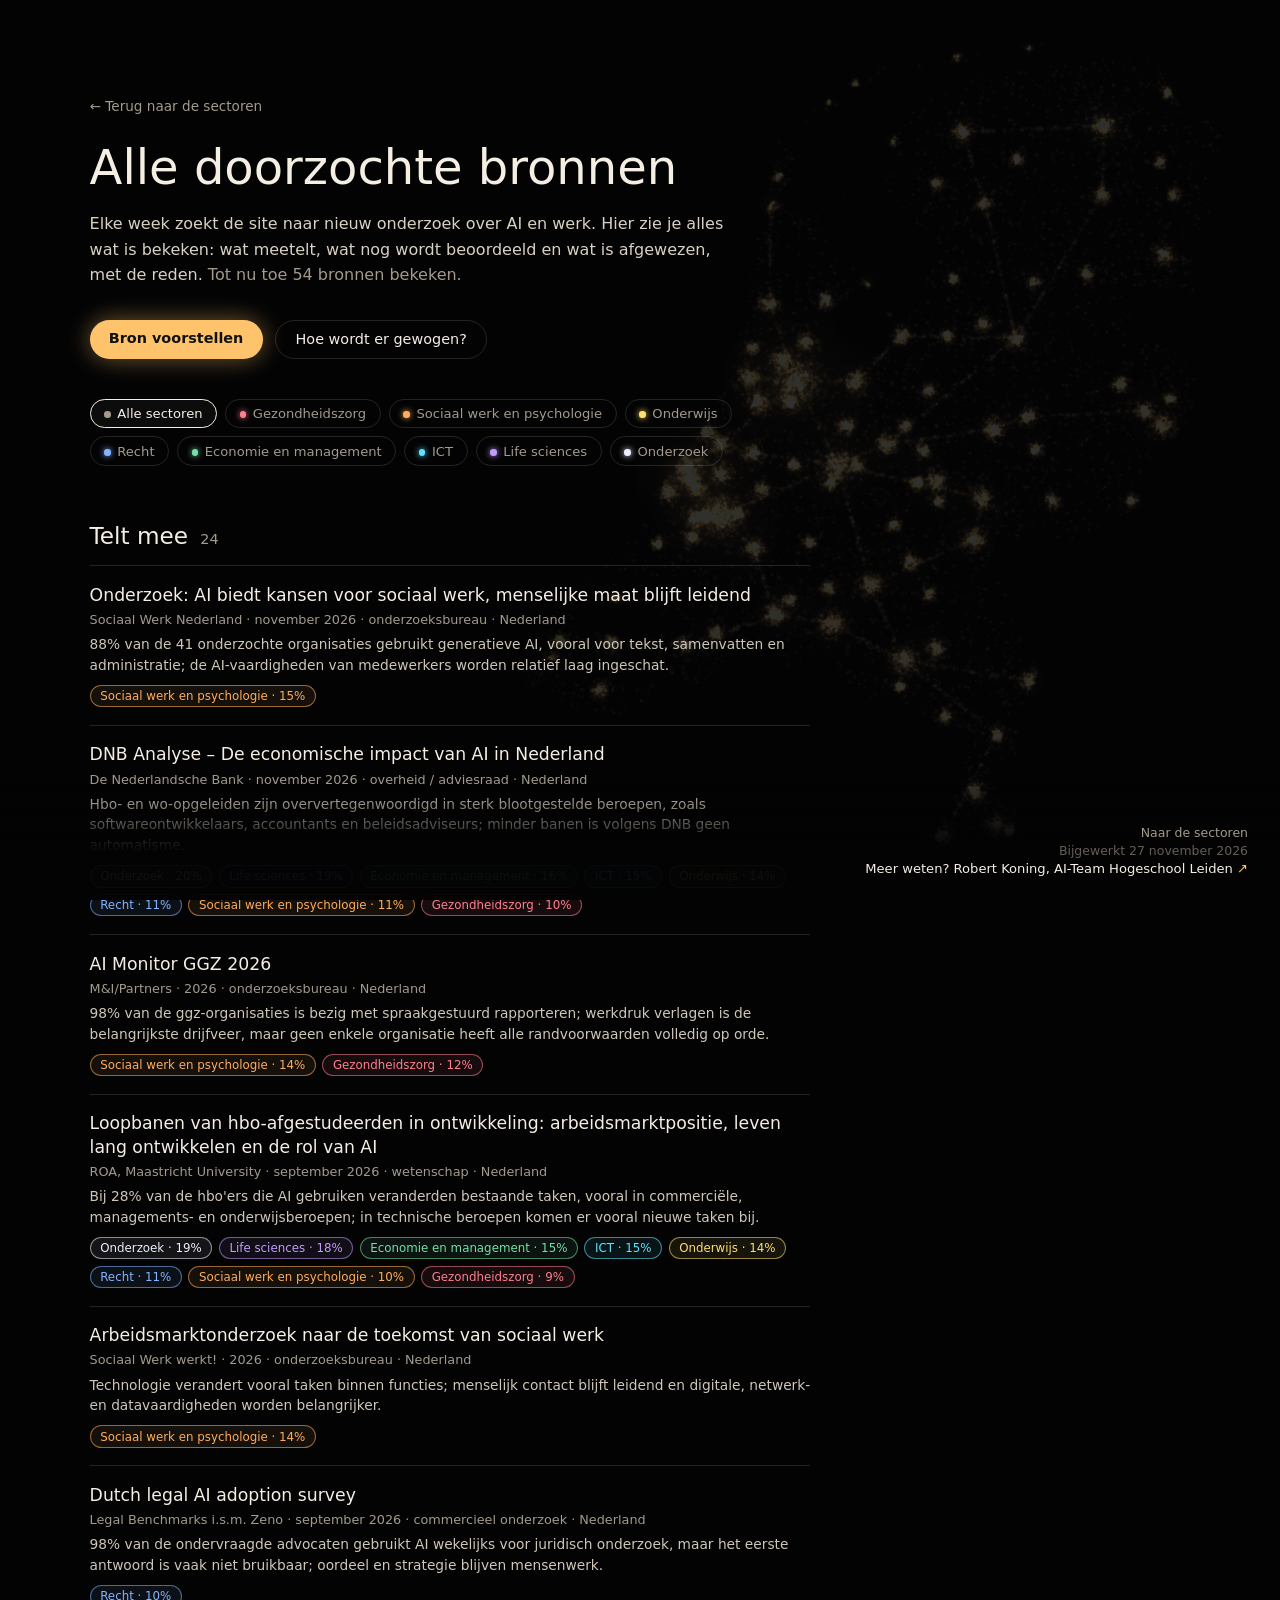
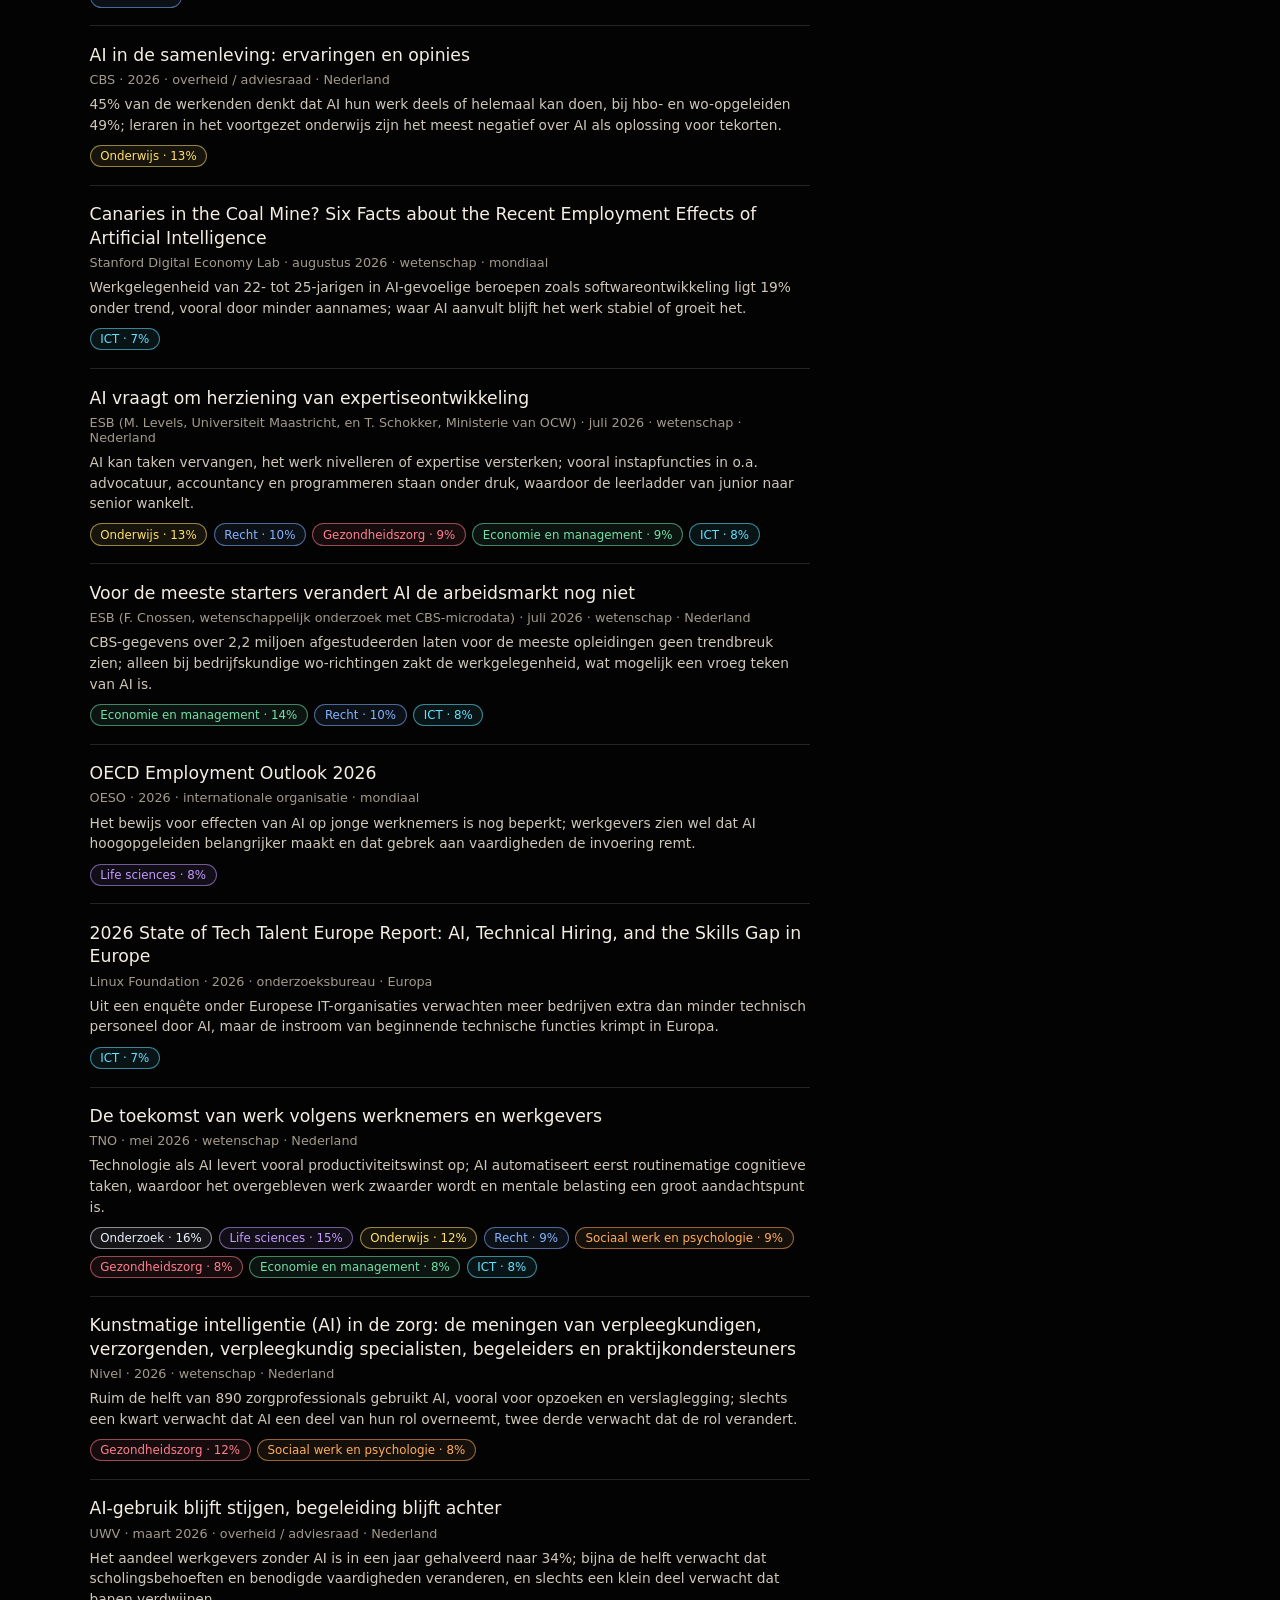
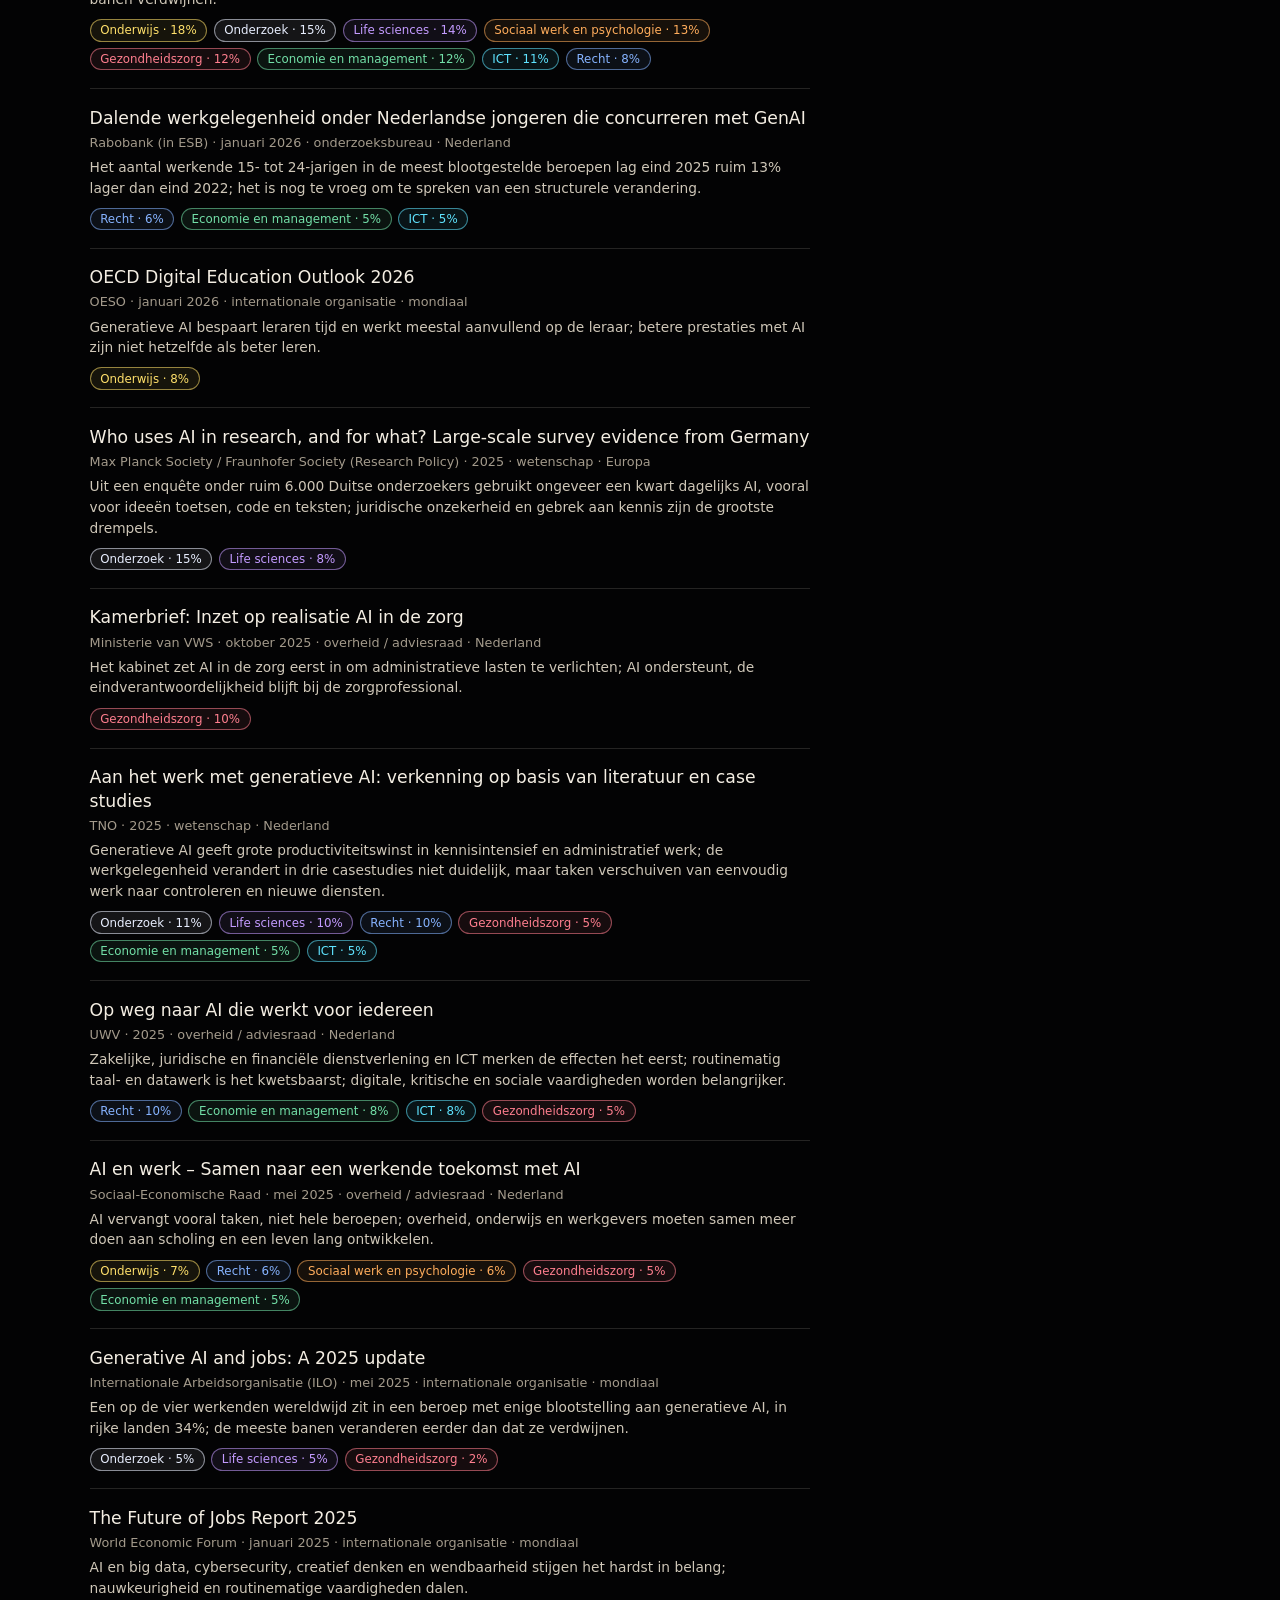
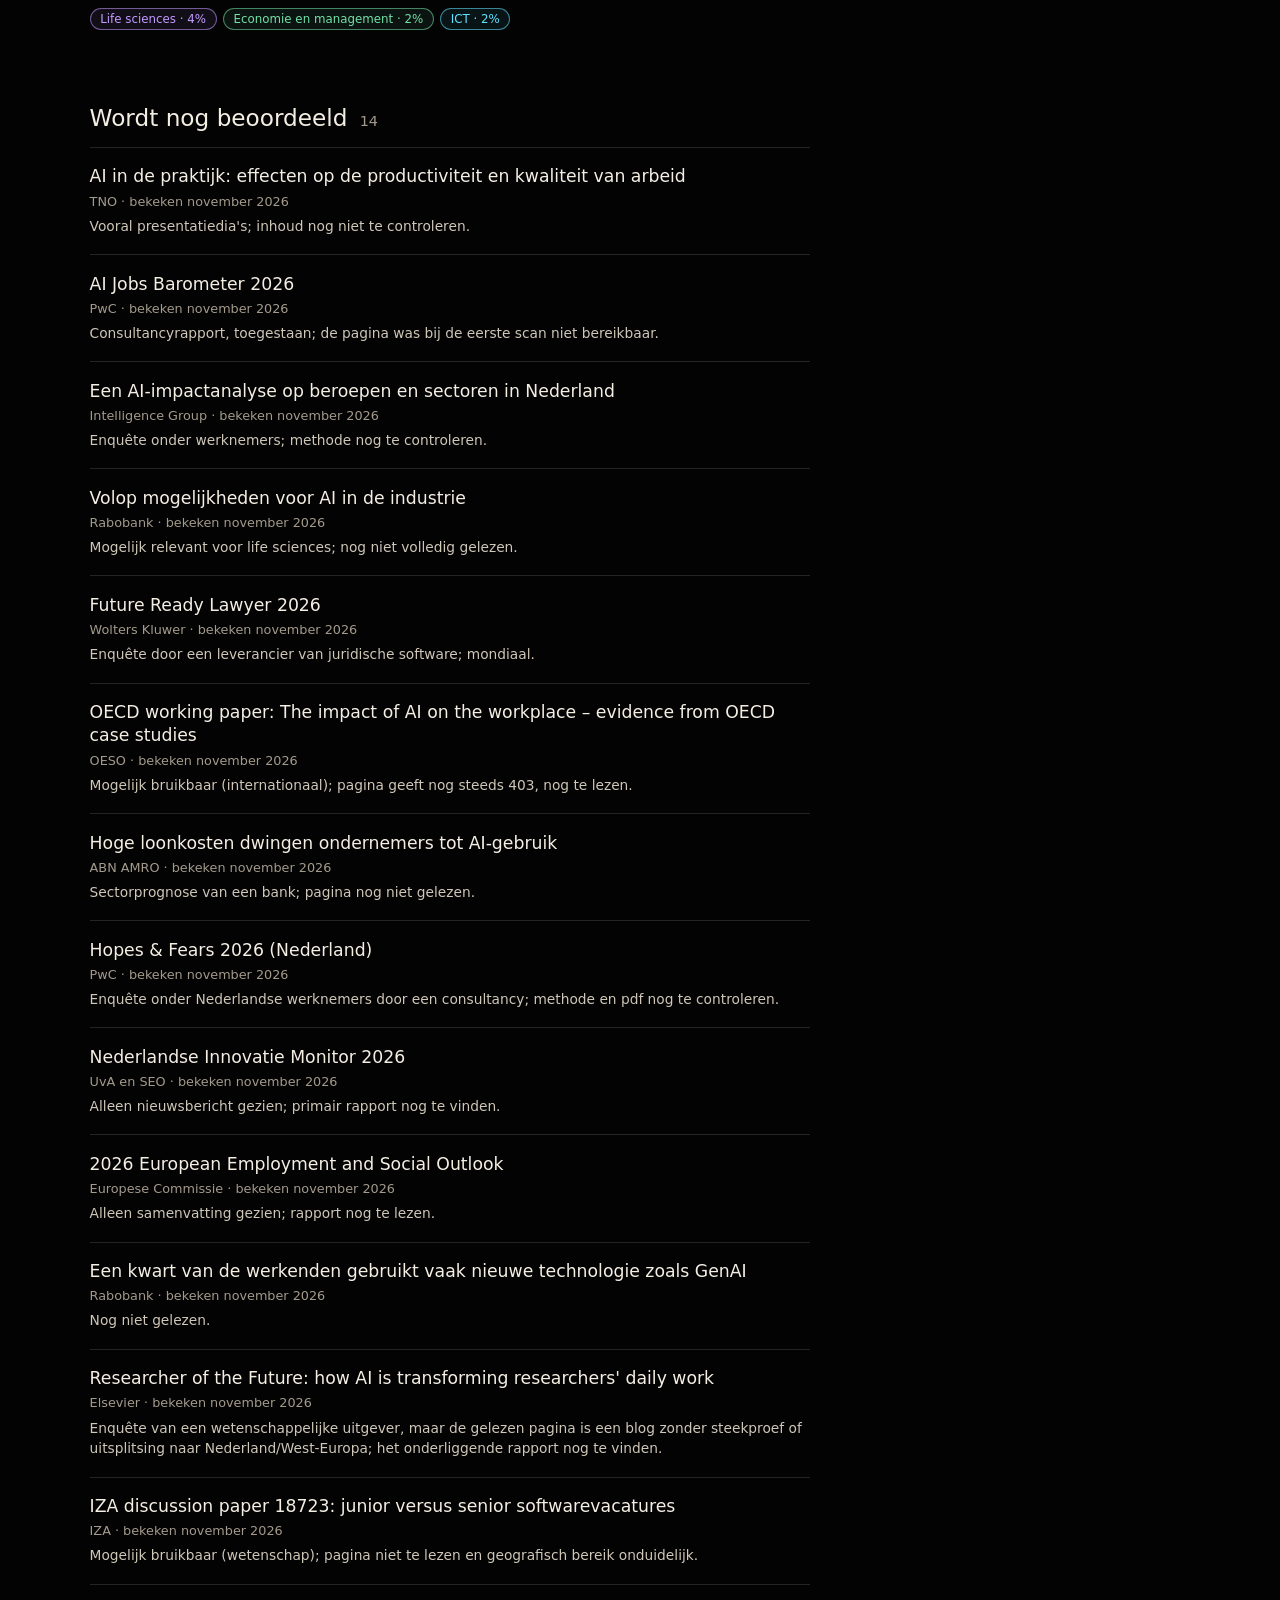
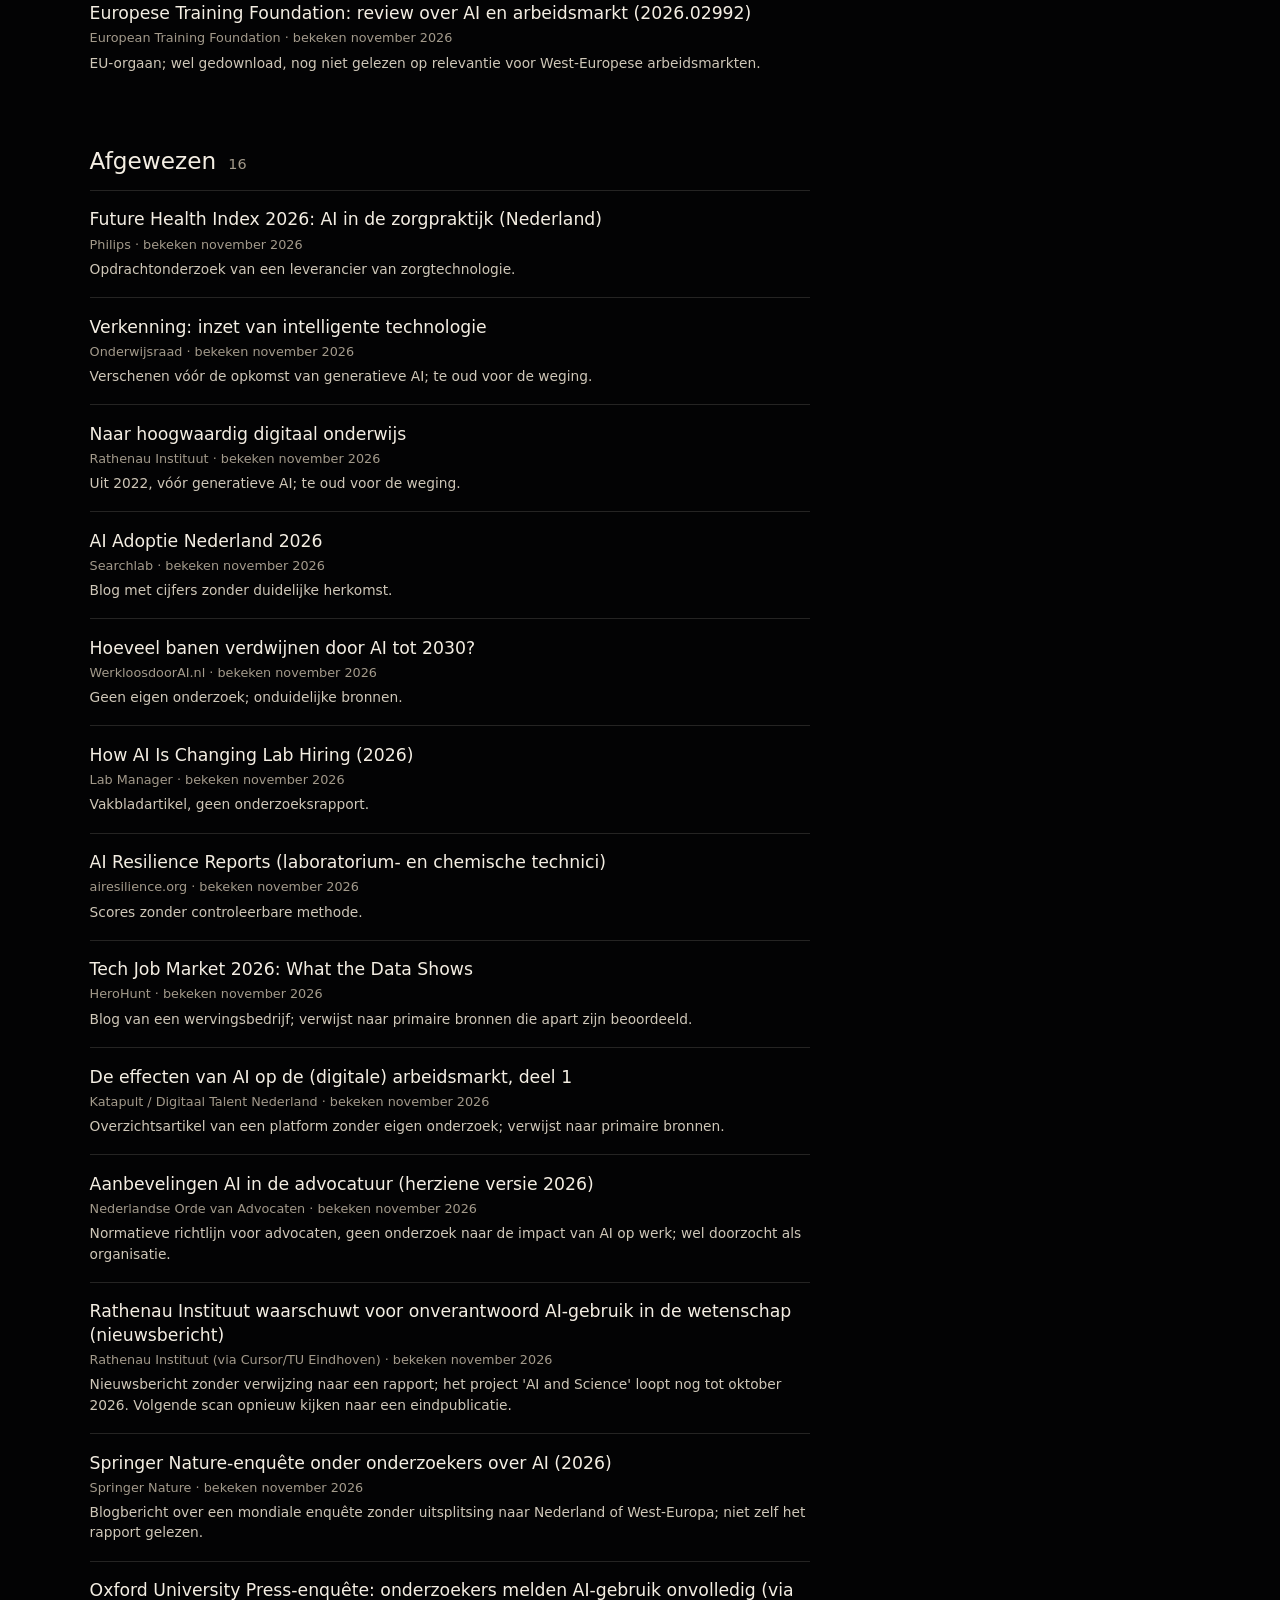
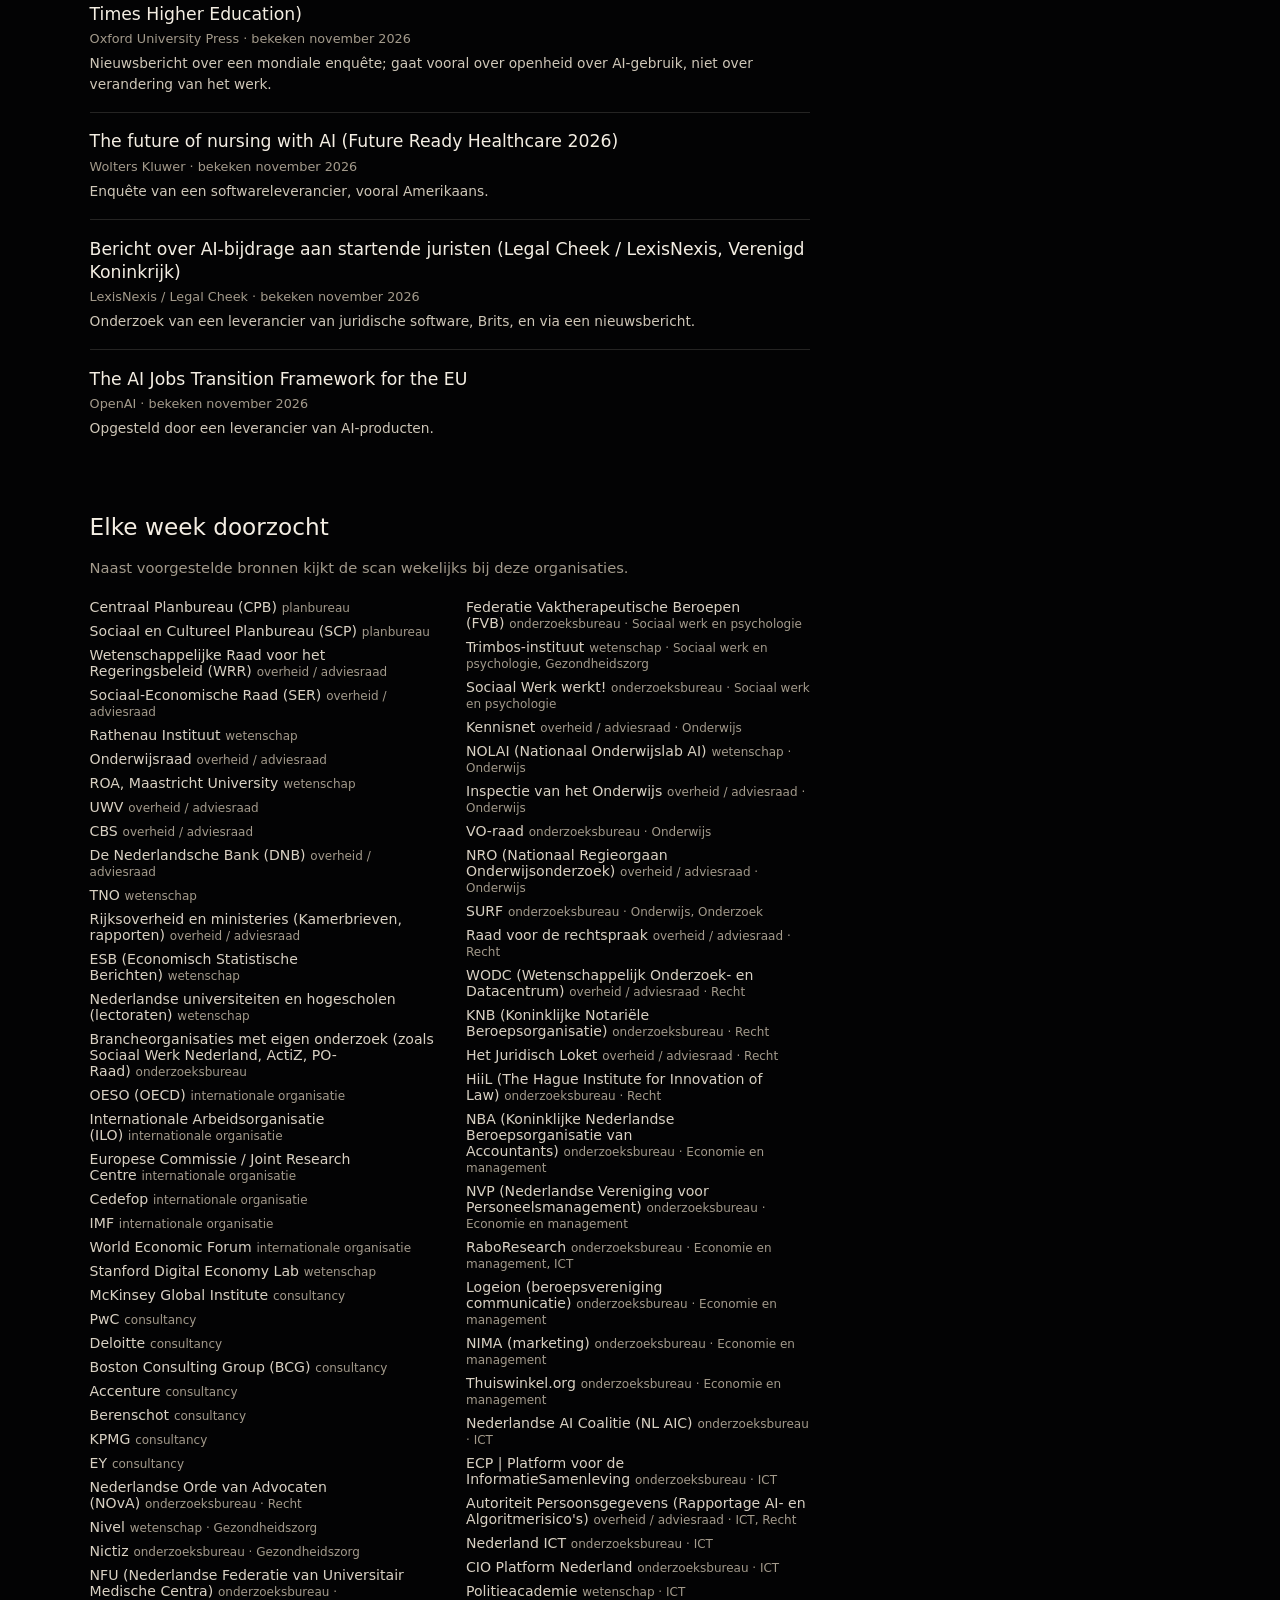
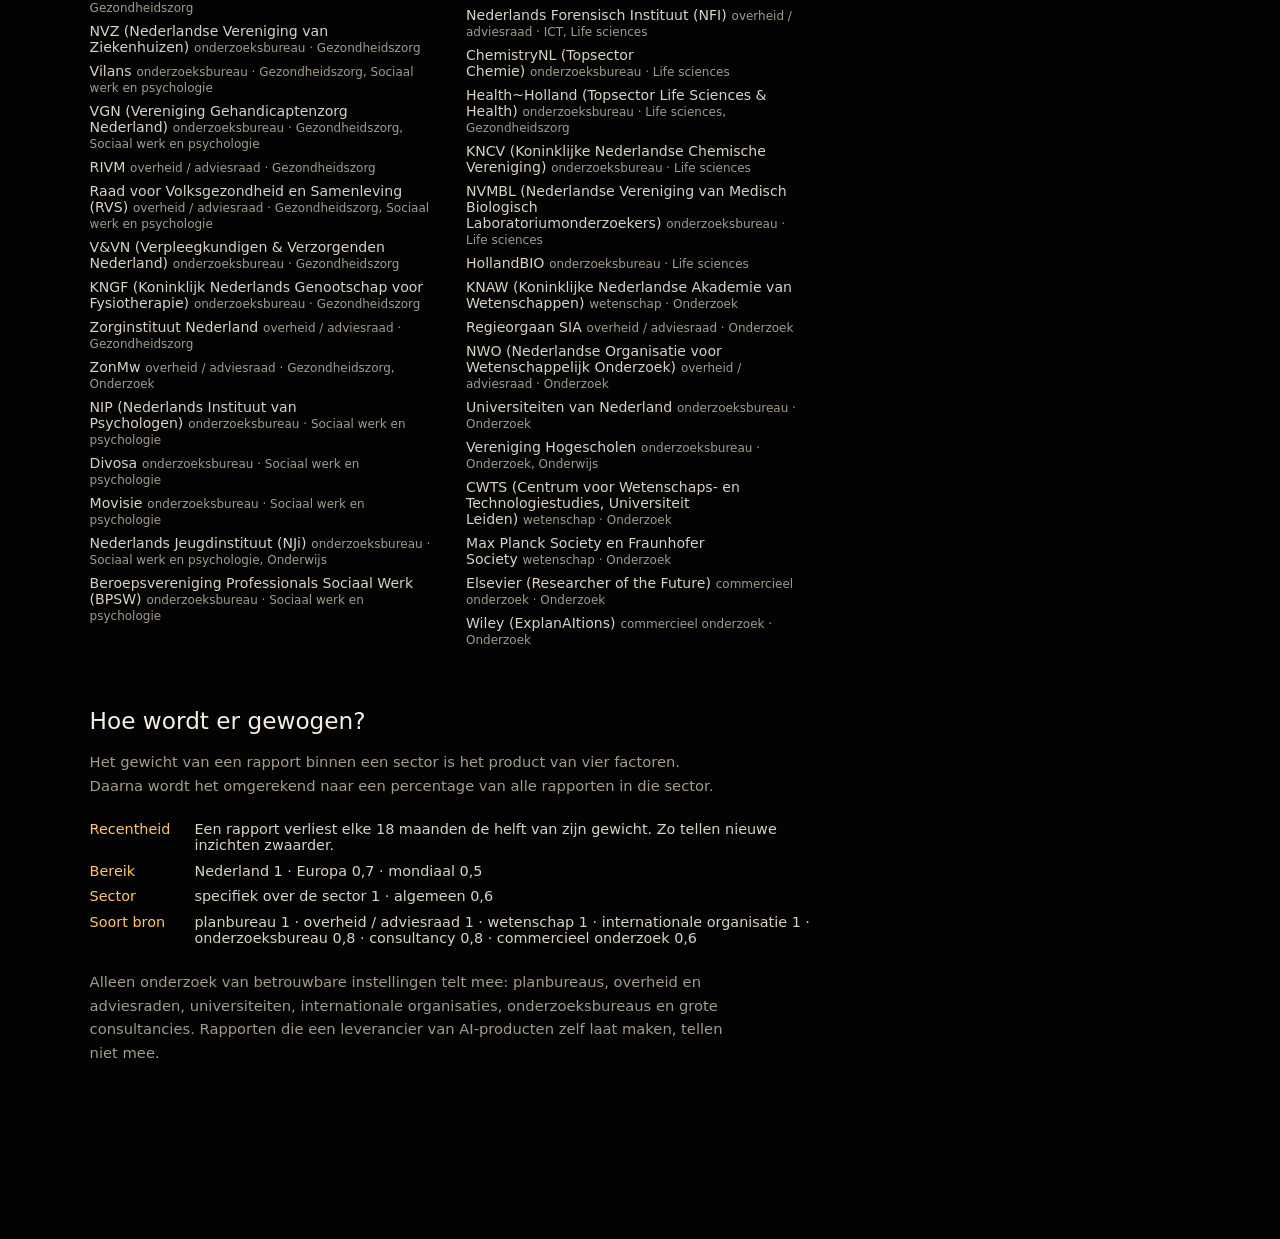
==== commit 3bf361fc: "59 sectorspecifieke organisaties toegevoegd aan de scan, met sector op de bronnenpagina Co-Authored-" ====
--- a/bronnen.html
+++ b/bronnen.html
@@ -66,6 +66,6 @@
 
   <script src="kaart.js?v=2"></script>
   <script src="weging.js?v=2"></script>
-  <script src="bronnen.js?v=2"></script>
+  <script src="bronnen.js?v=3"></script>
 </body>
 </html>
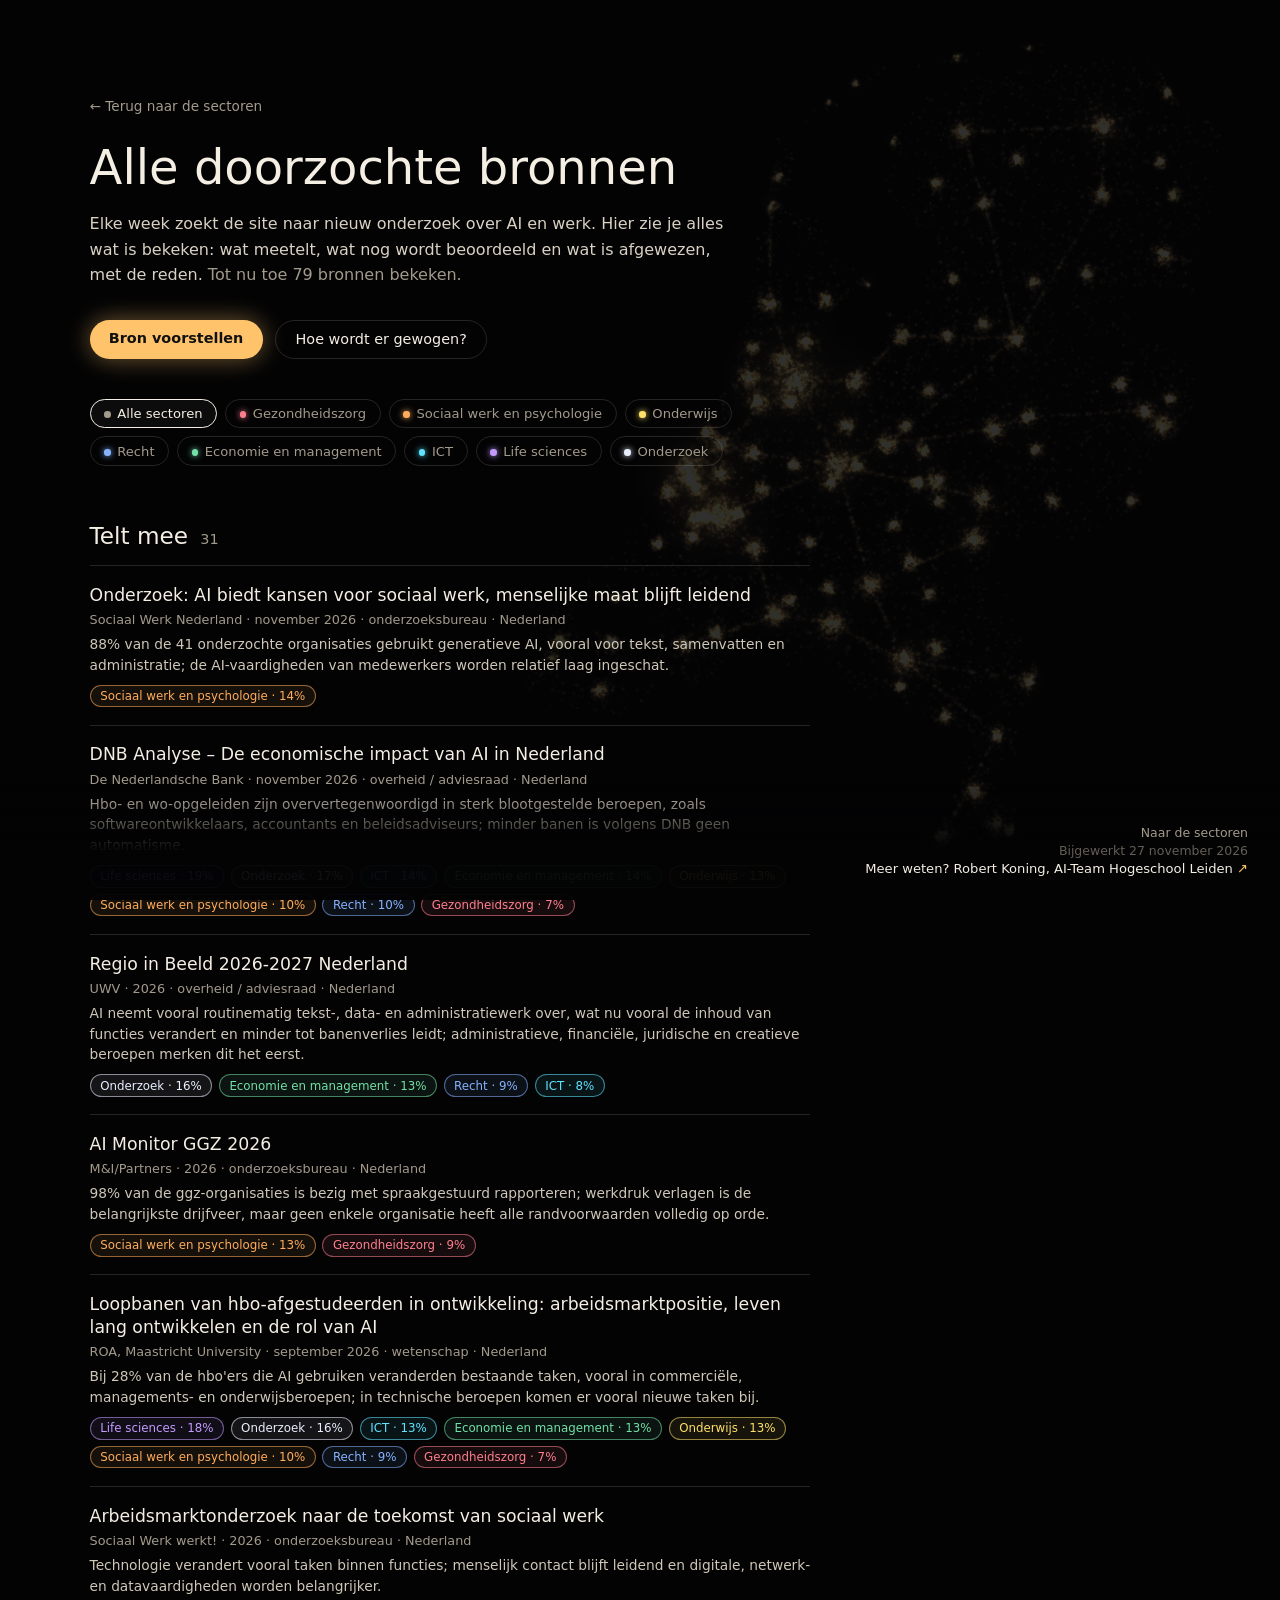
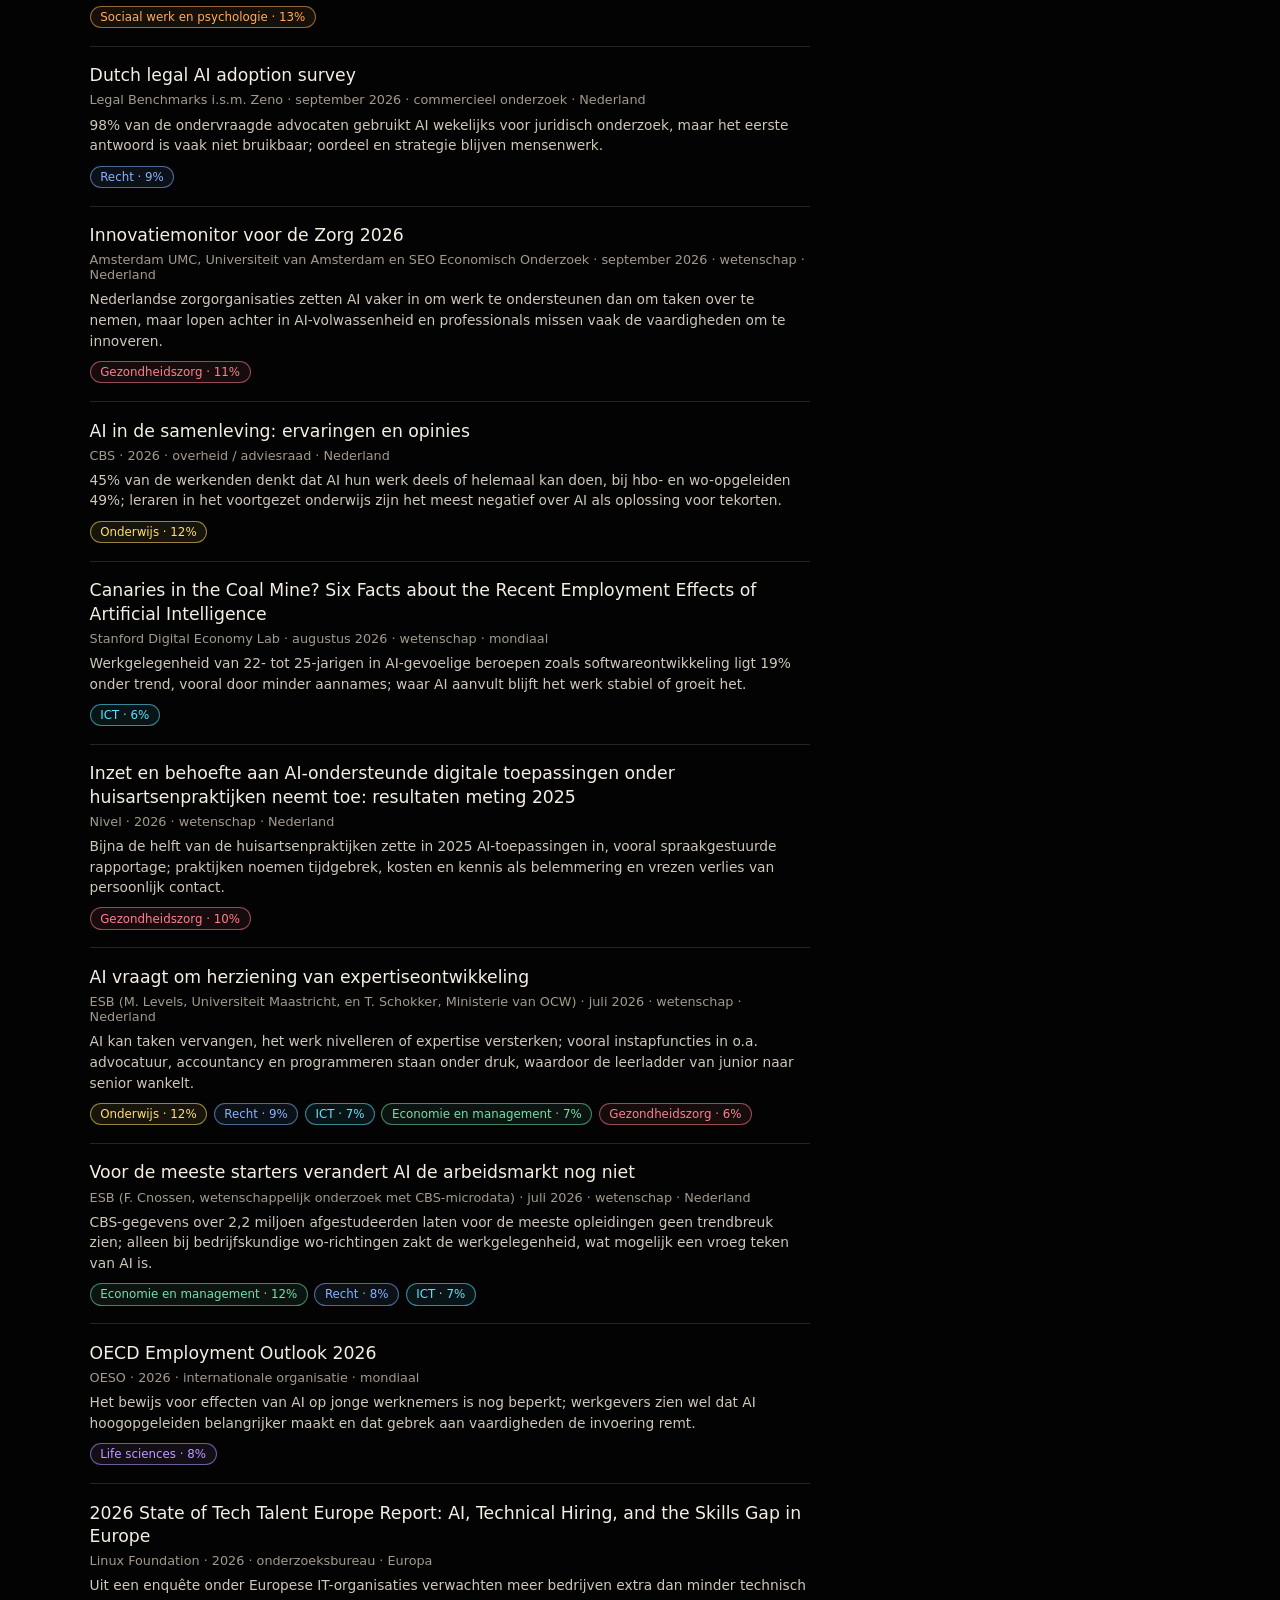
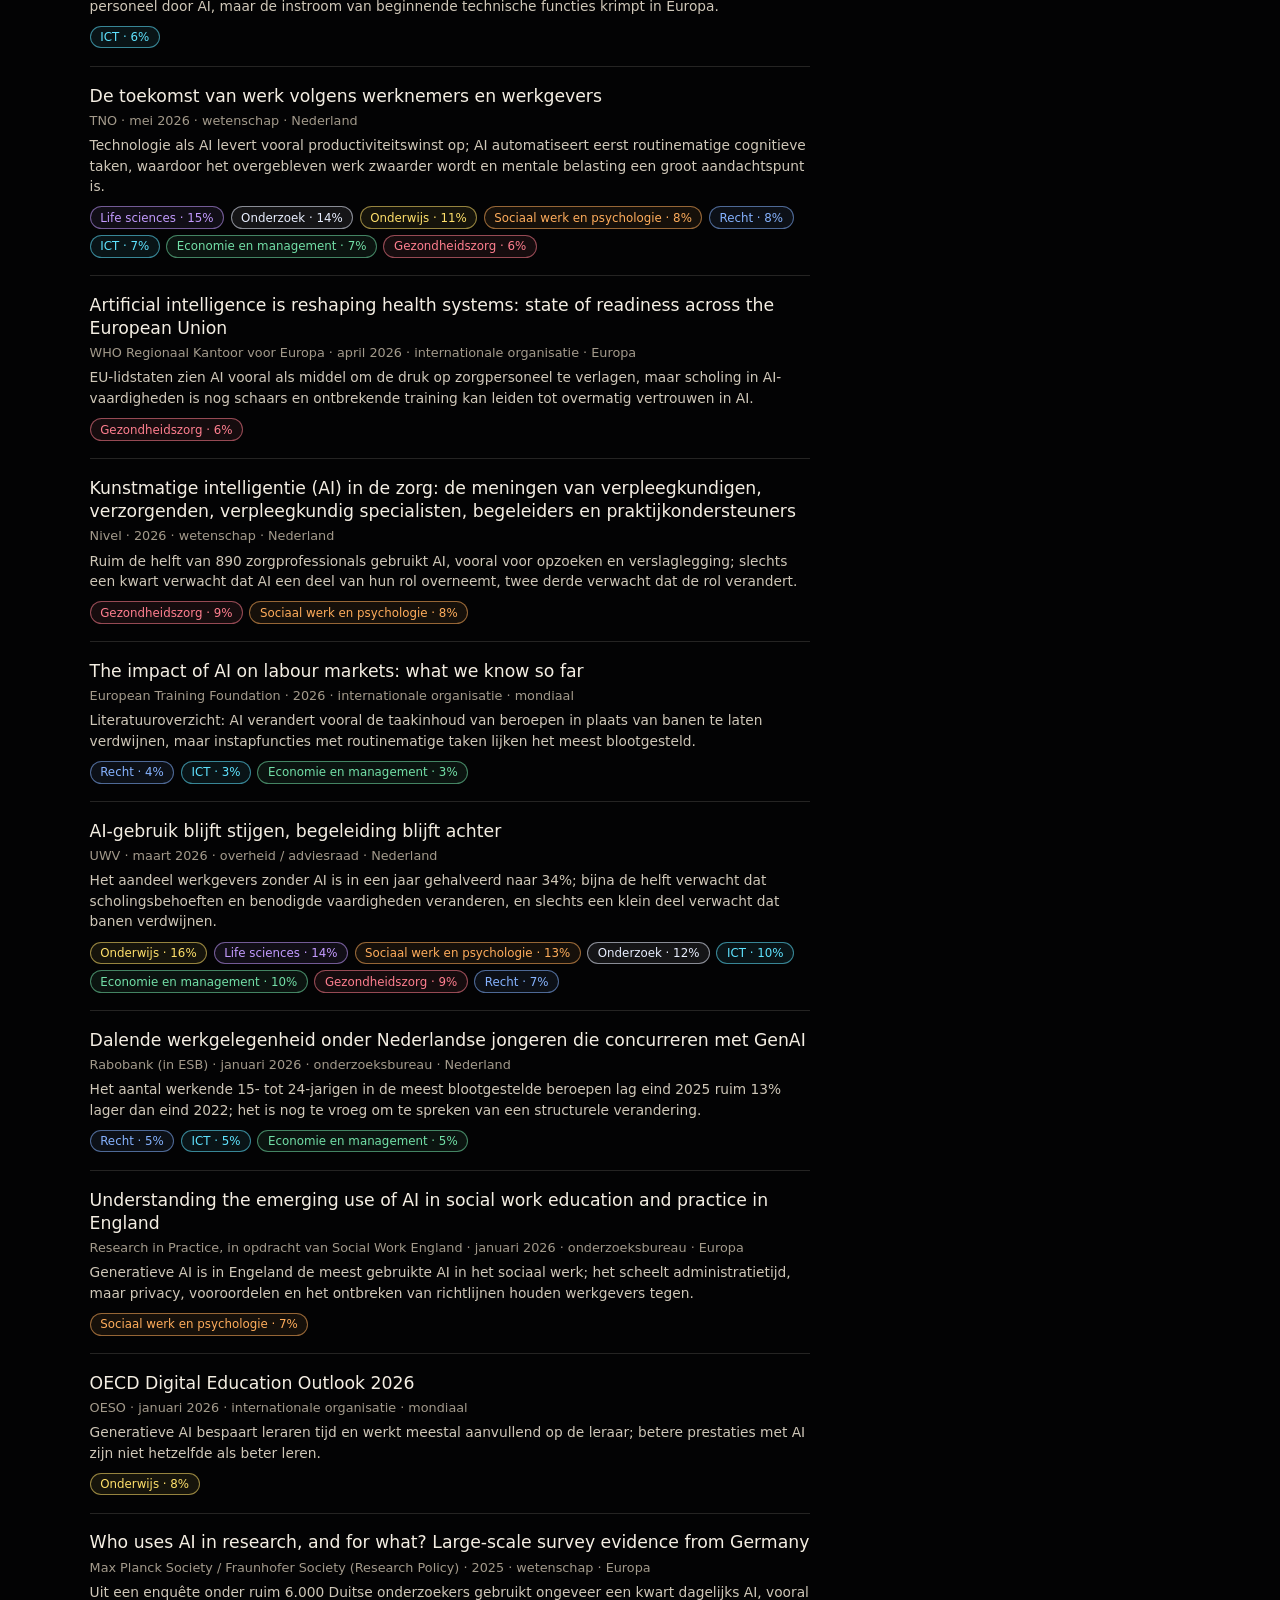
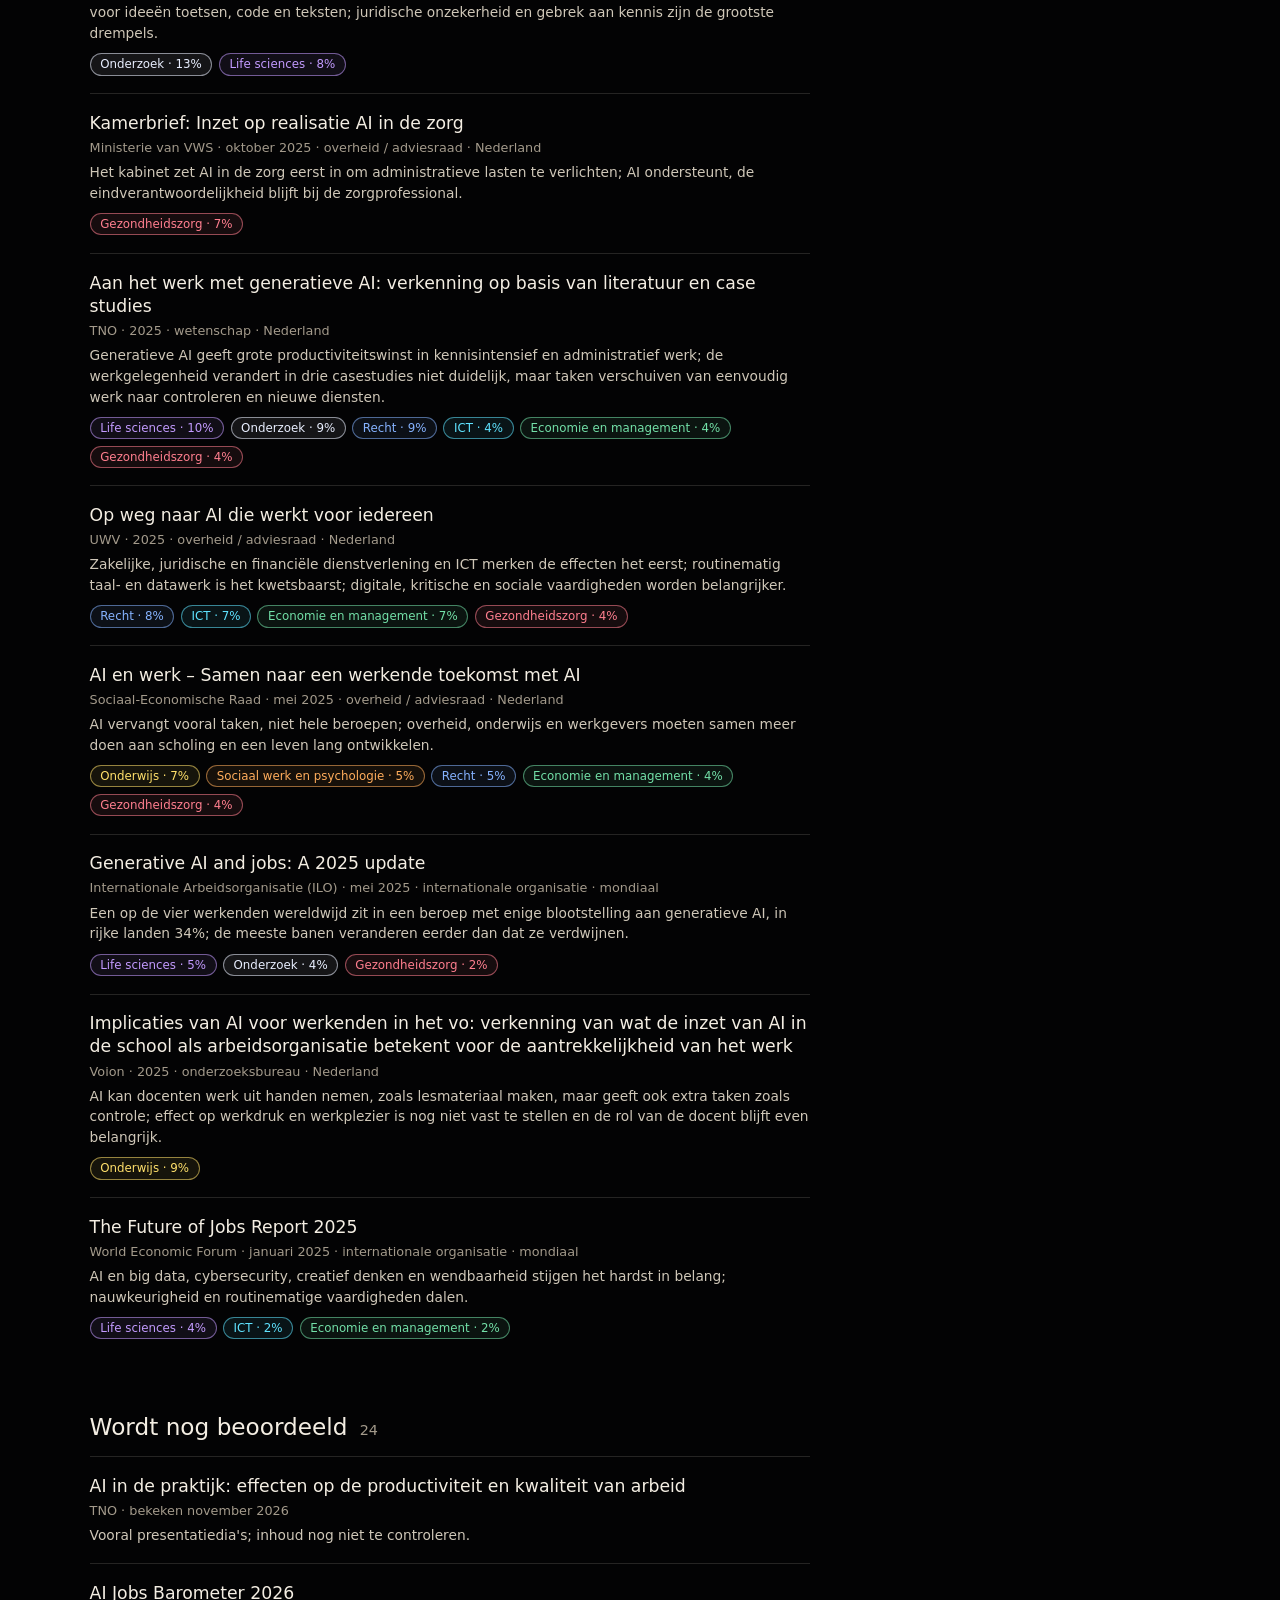
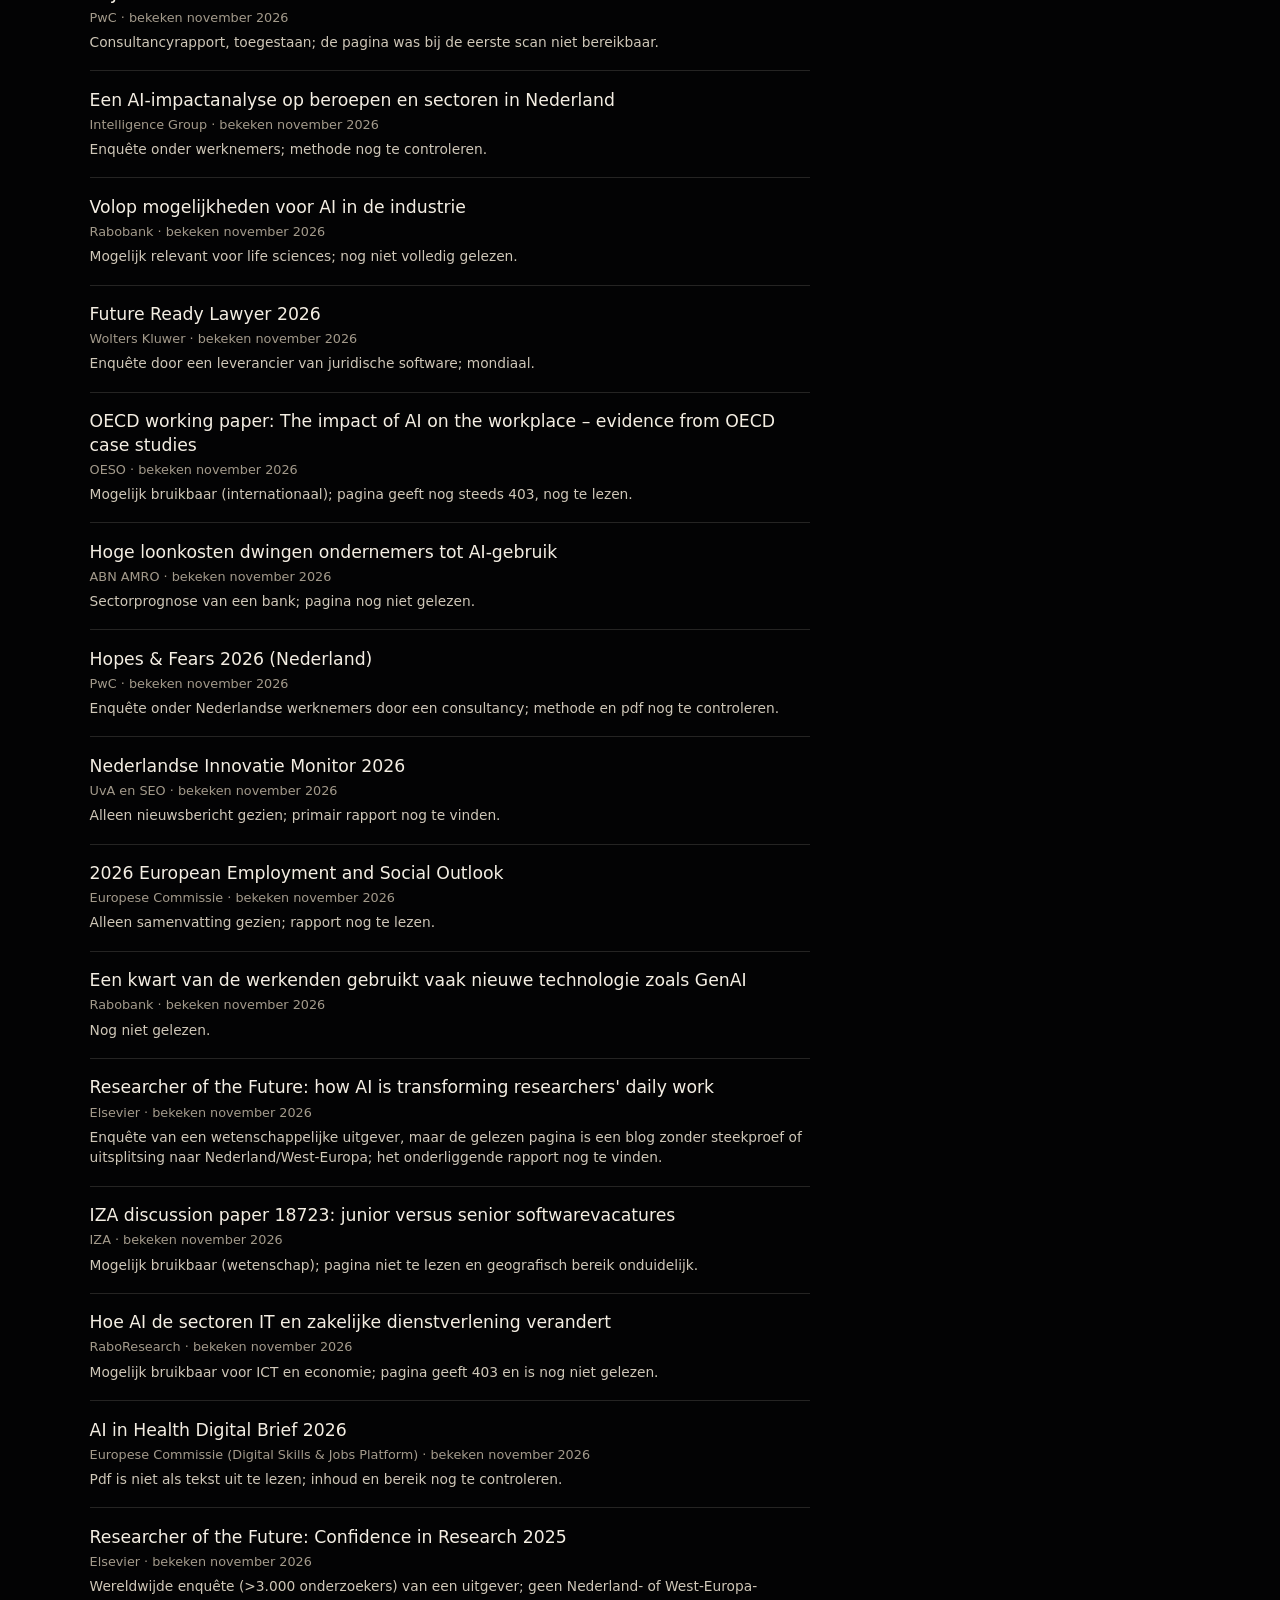
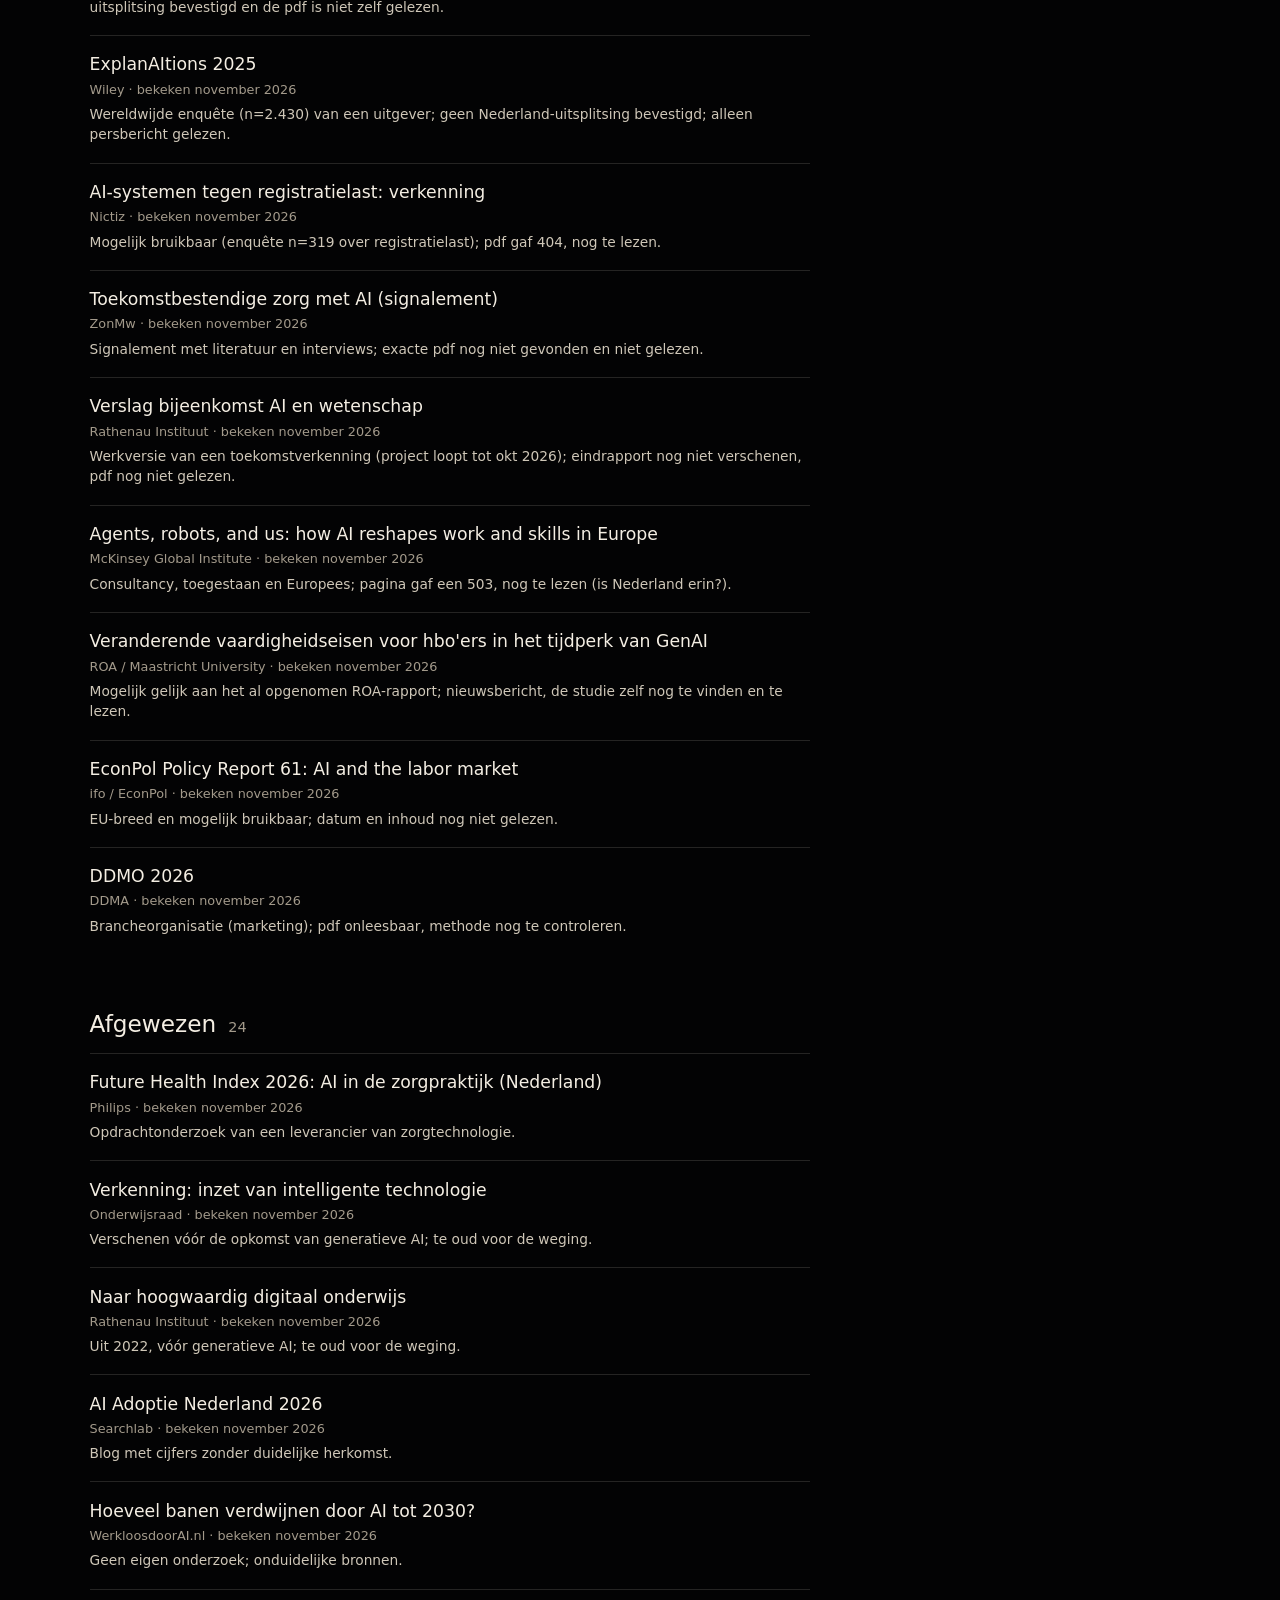
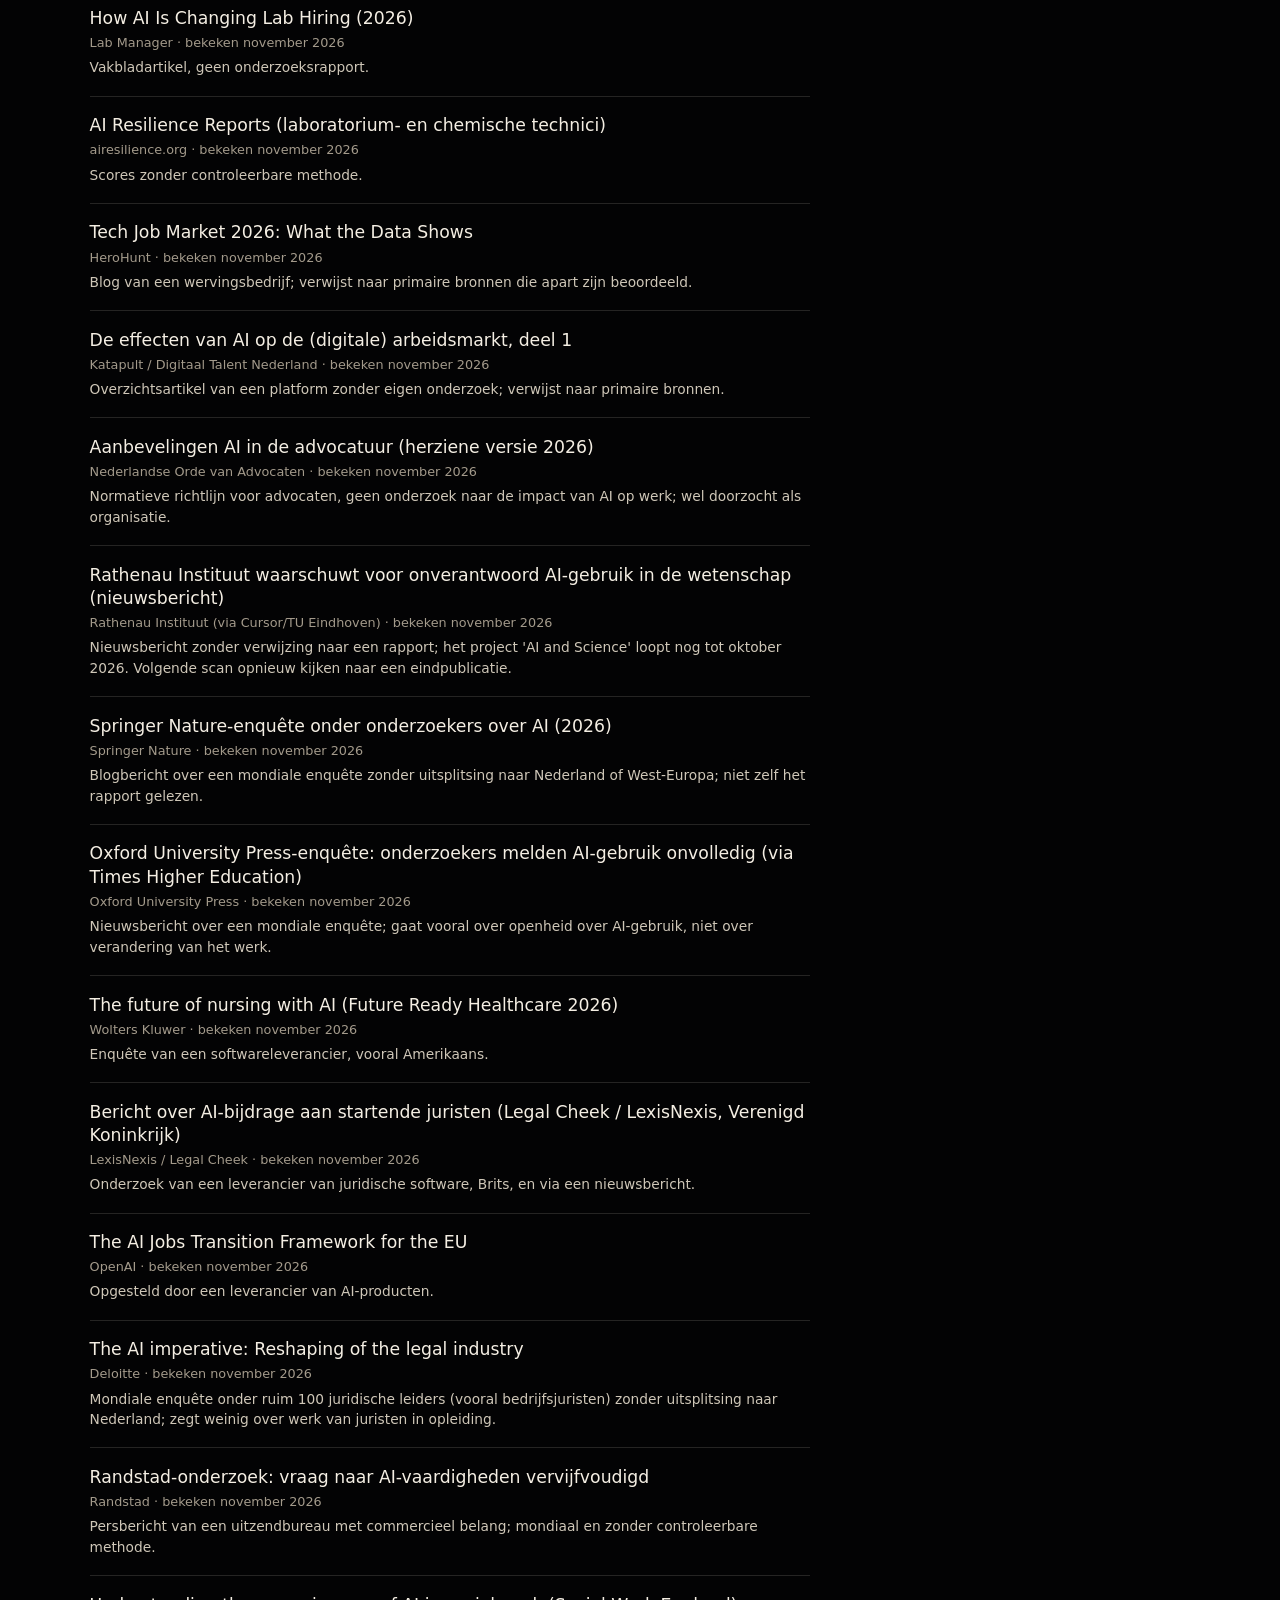
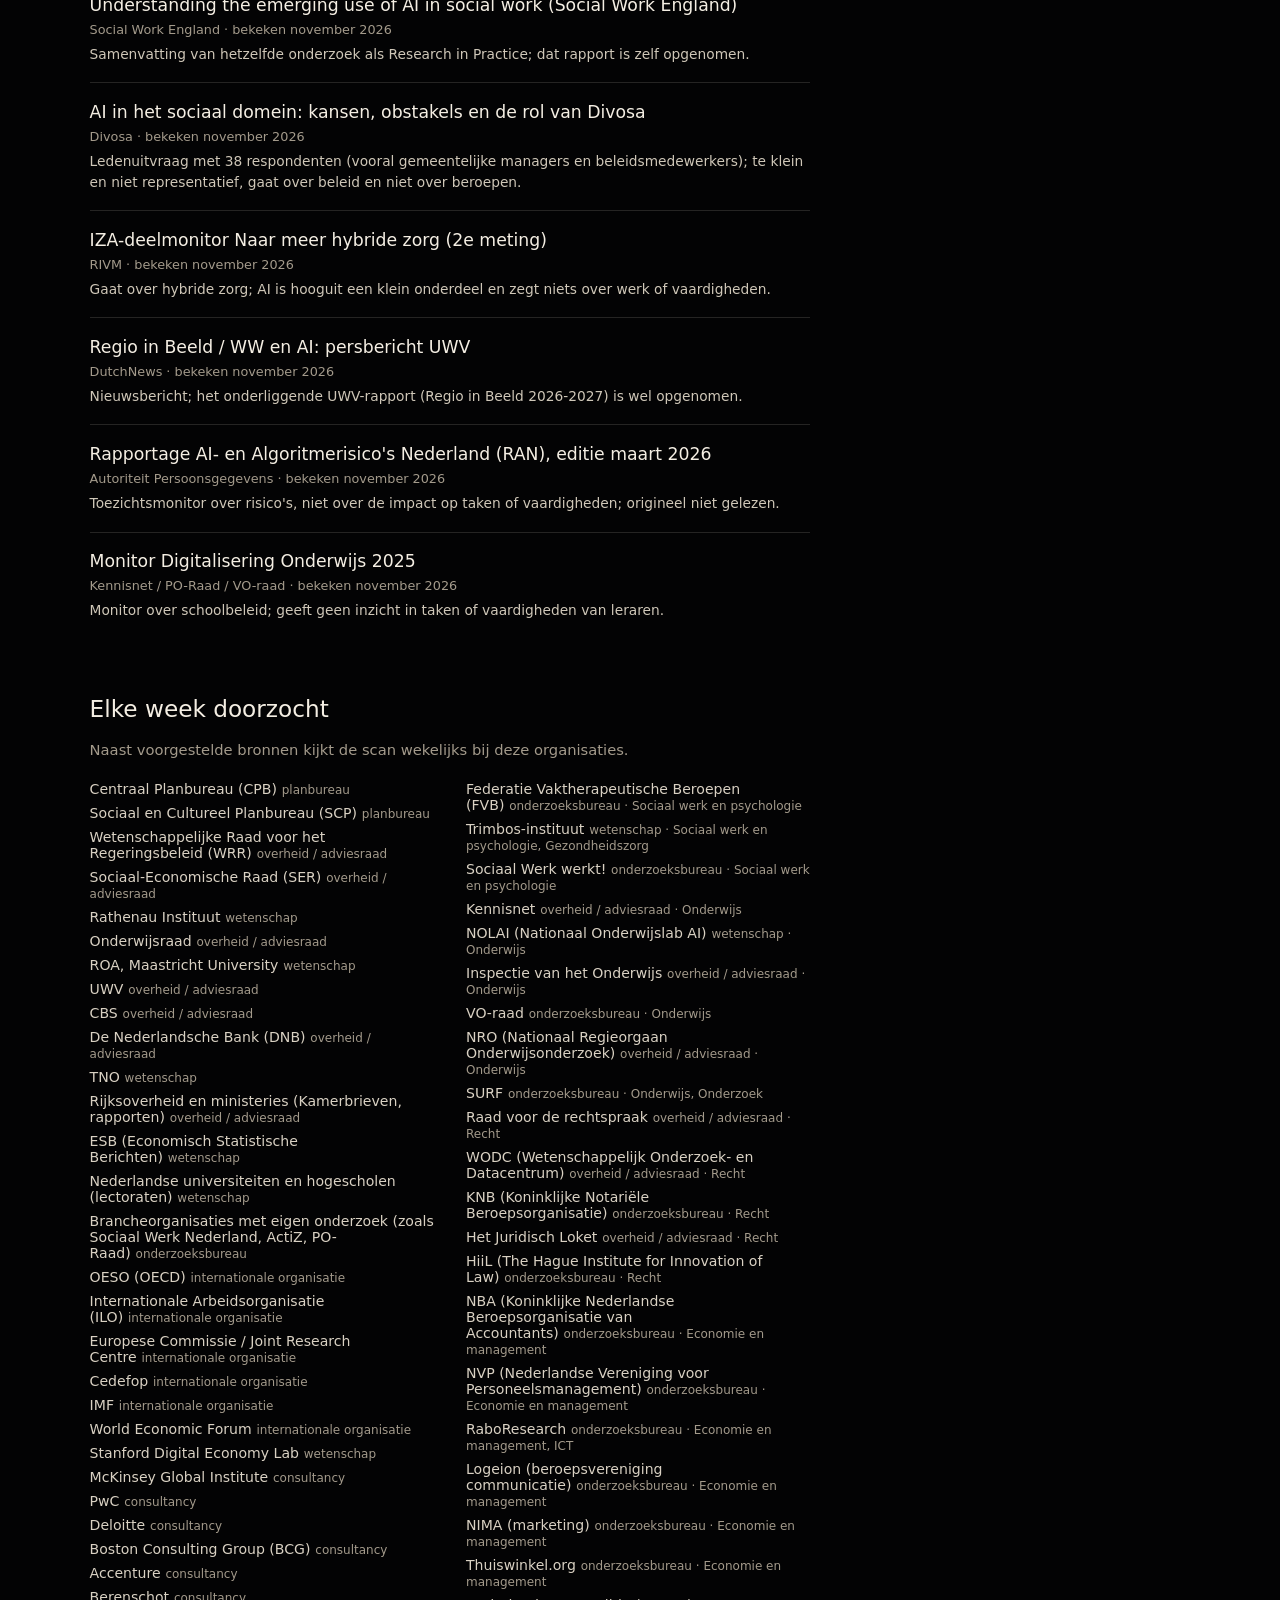
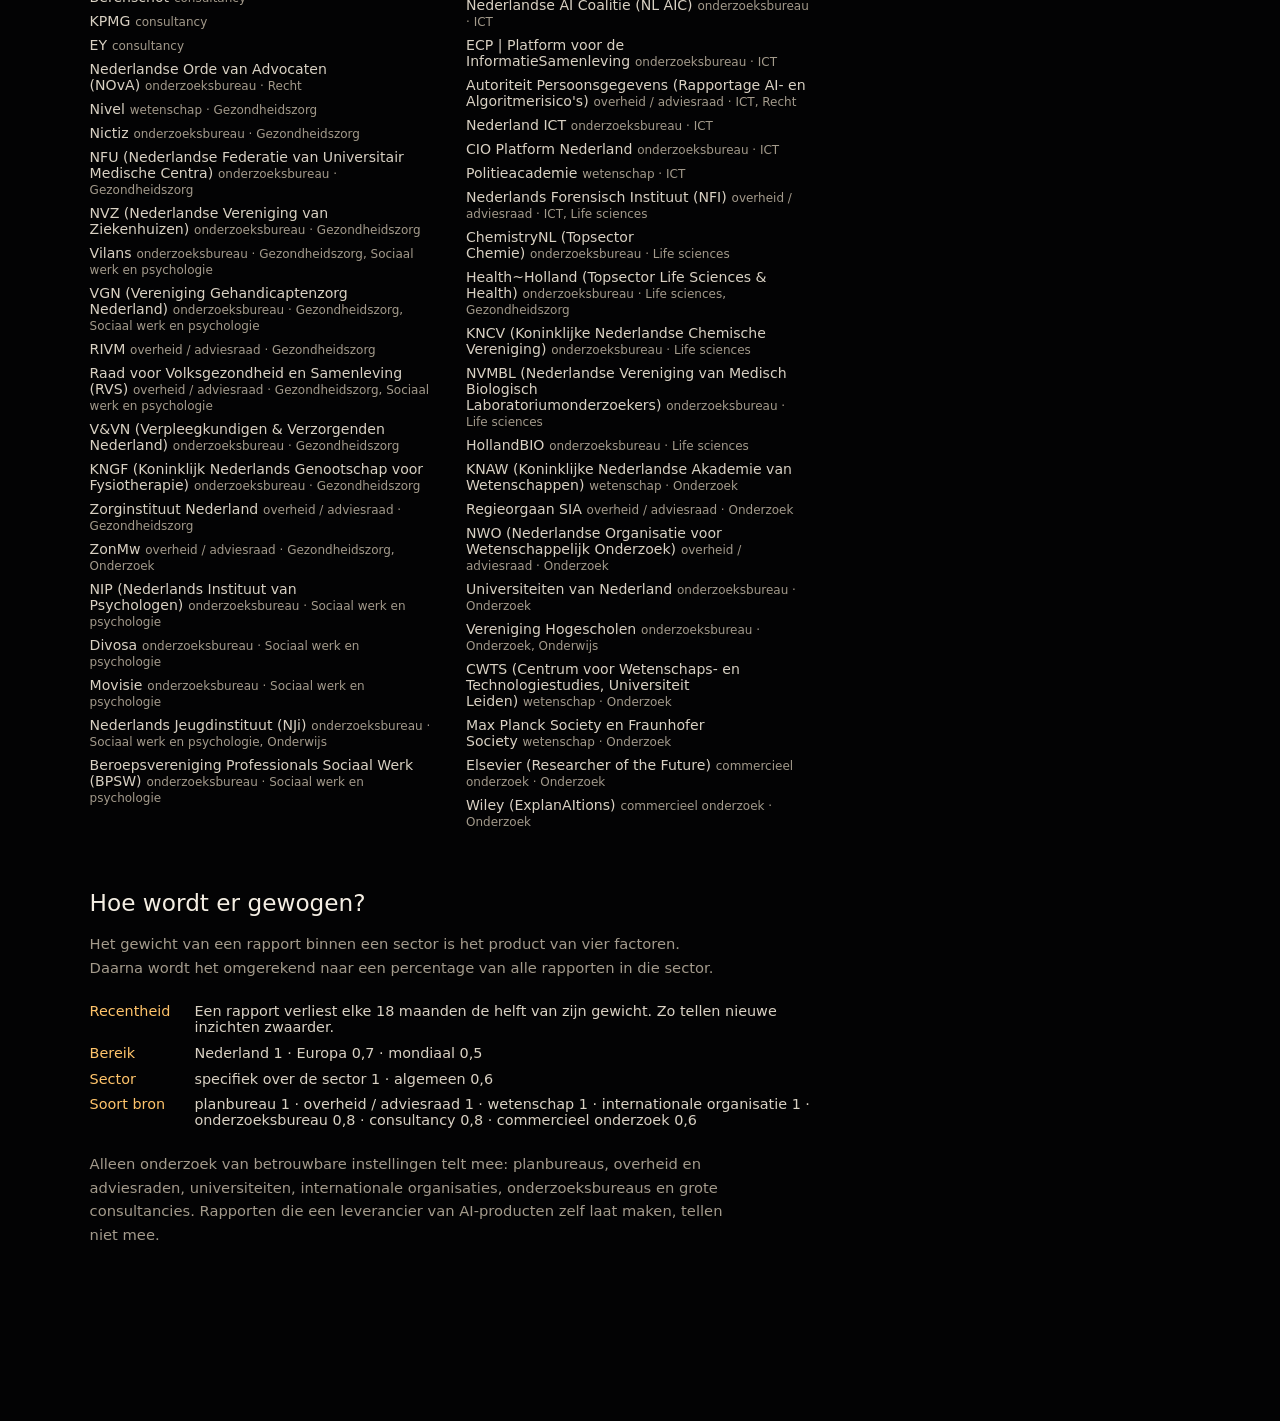
==== commit 4ca95b12: "Tekst wisselt pas na de lichtgolf, zodat beide animaties niet tegelijk lopen Co-Authored-By: Claude " ====
--- a/bronnen.html
+++ b/bronnen.html
@@ -64,8 +64,8 @@
     <a class="contact" href="https://www.linkedin.com/in/robert-koning-3464b926/" target="_blank" rel="noopener" title="Naar LinkedIn">Meer weten? Robert Koning, AI-Team Hogeschool Leiden</a>
   </footer>
 
-  <script src="kaart.js?v=2"></script>
+  <script src="kaart.js?v=4"></script>
   <script src="weging.js?v=2"></script>
-  <script src="bronnen.js?v=3"></script>
+  <script src="bronnen.js?v=4"></script>
 </body>
 </html>
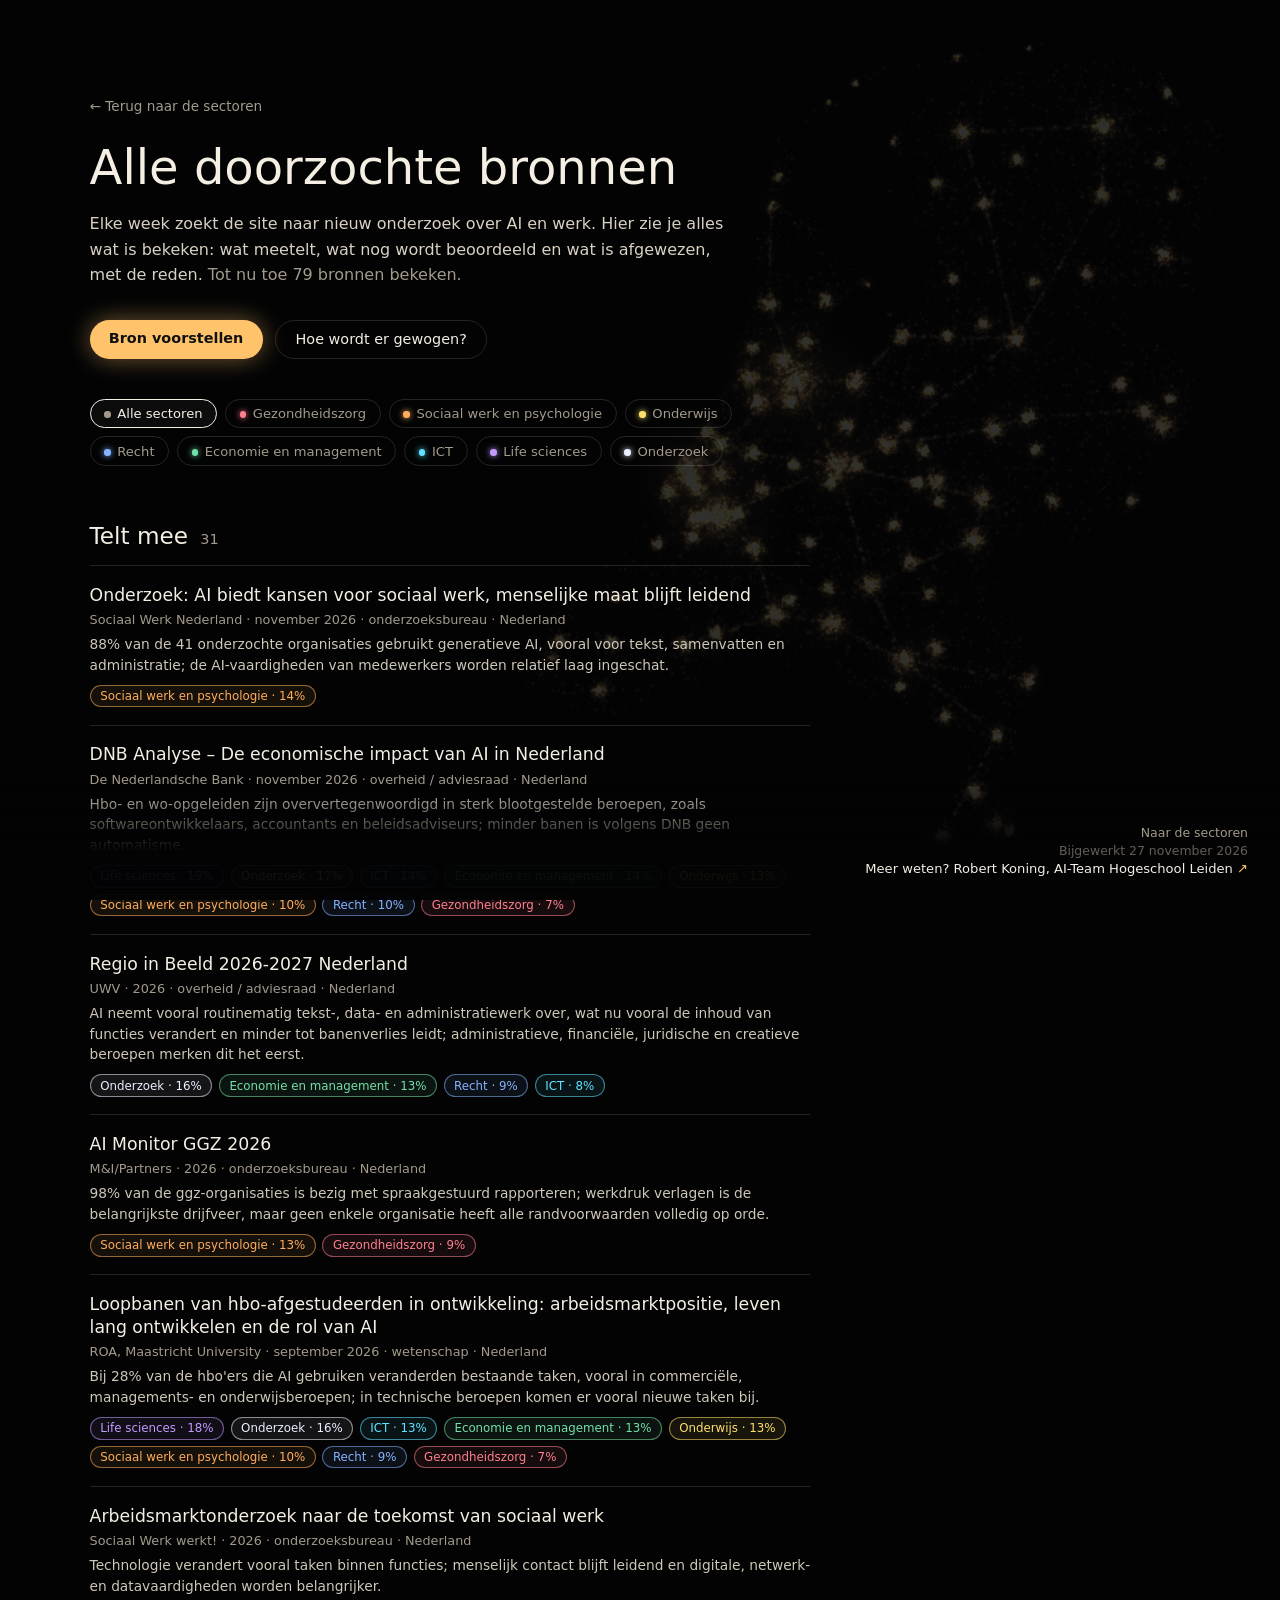
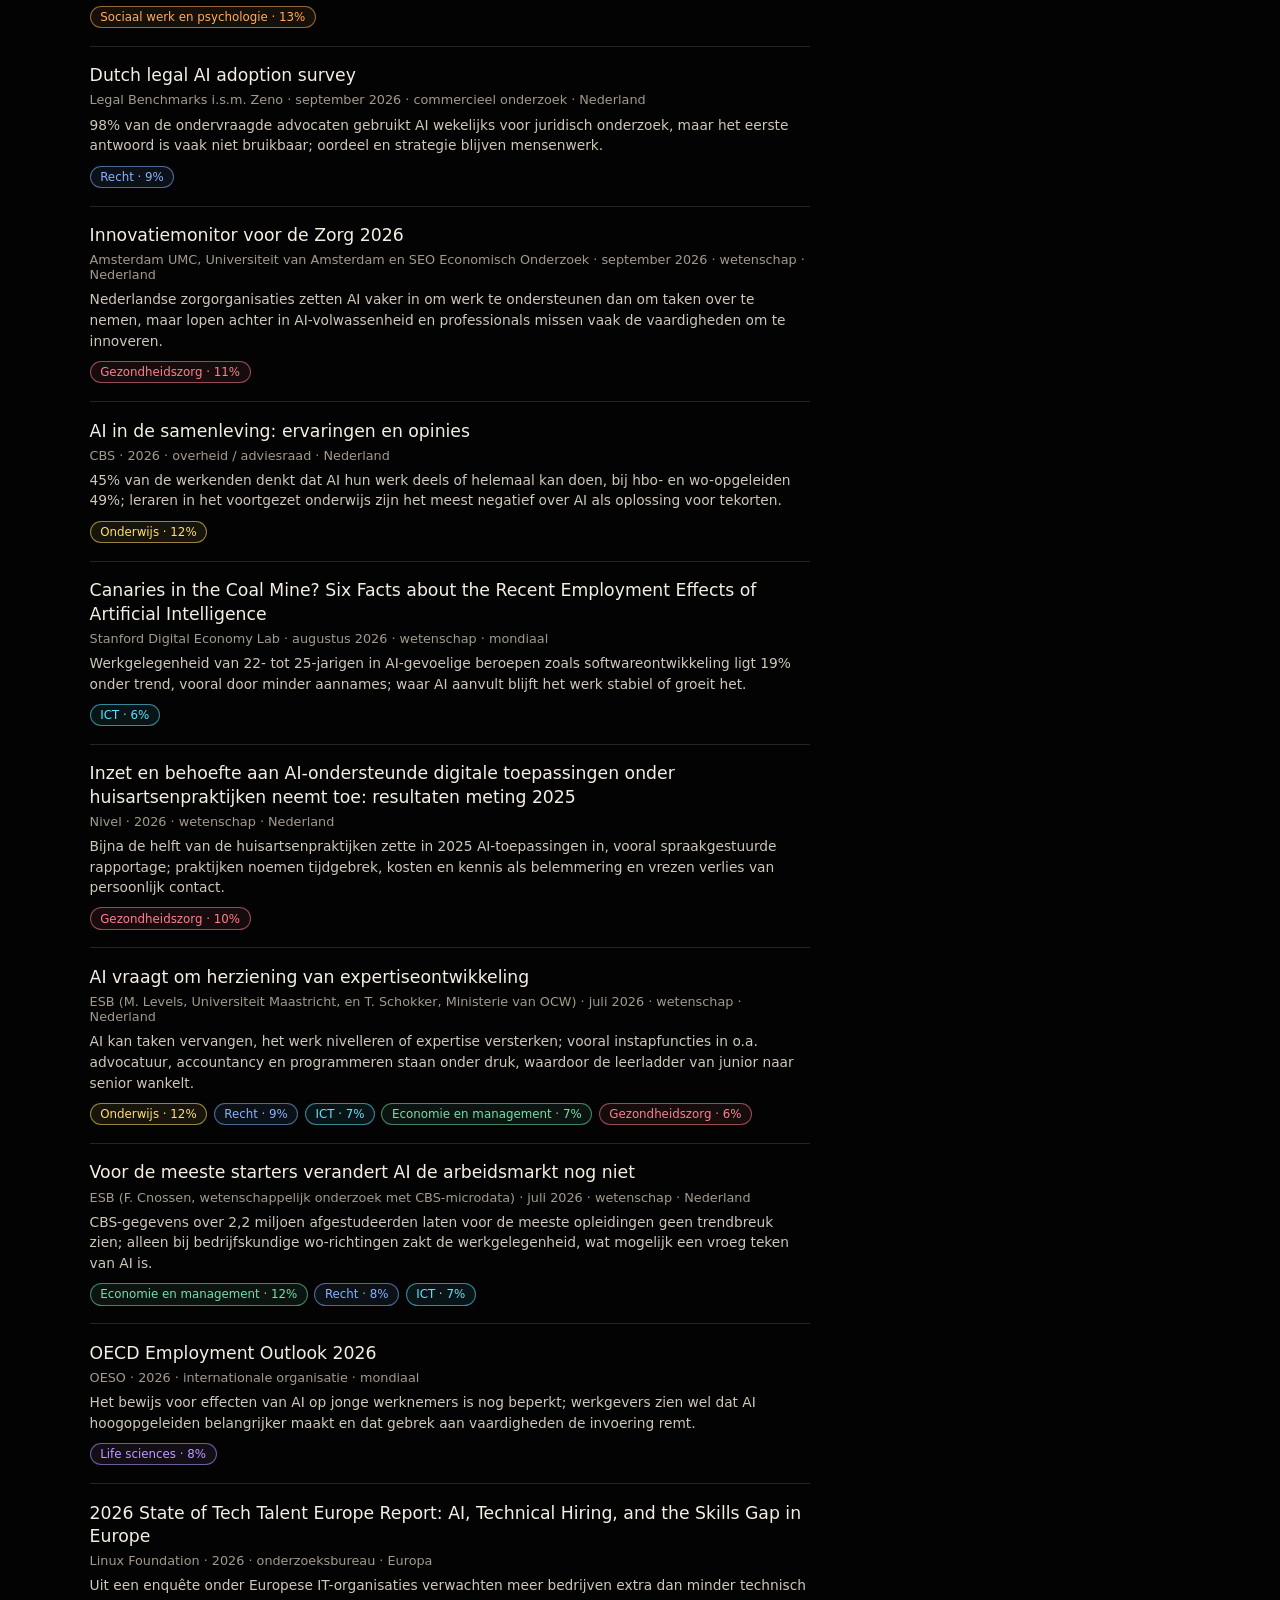
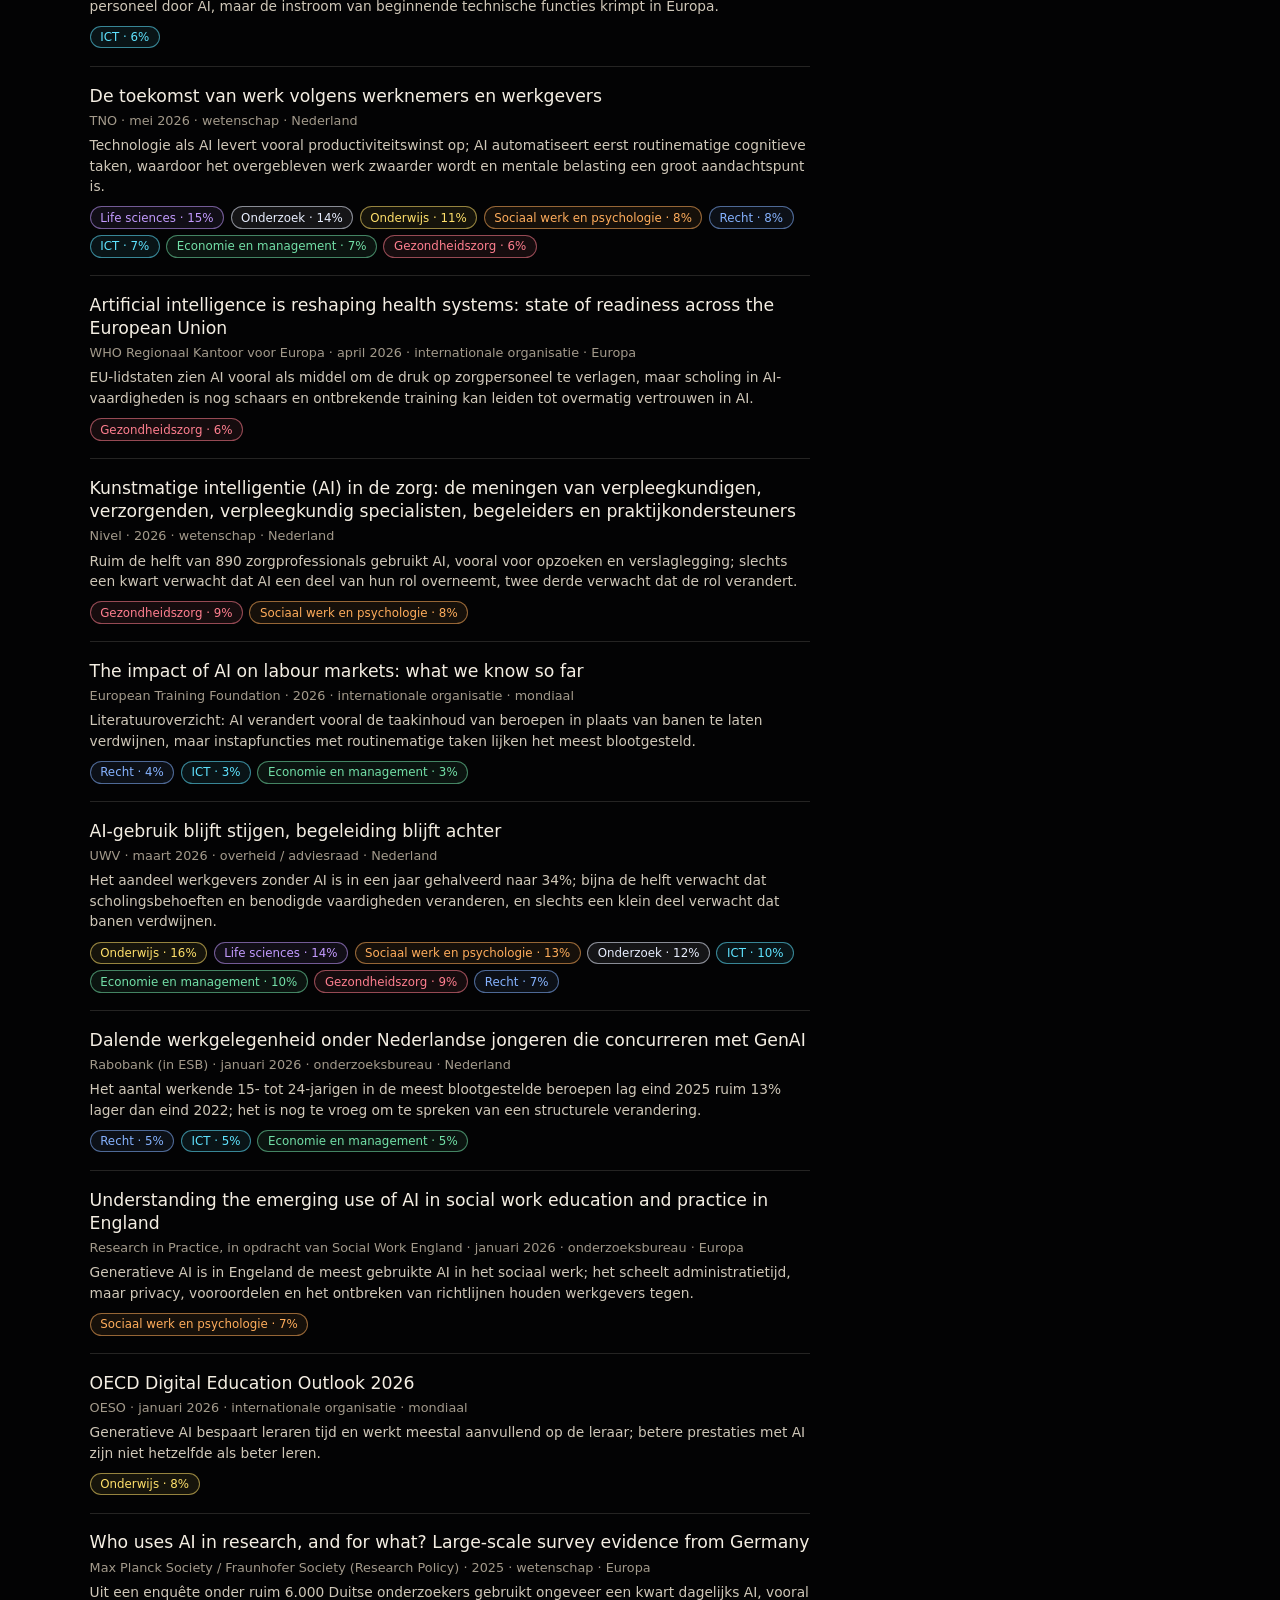
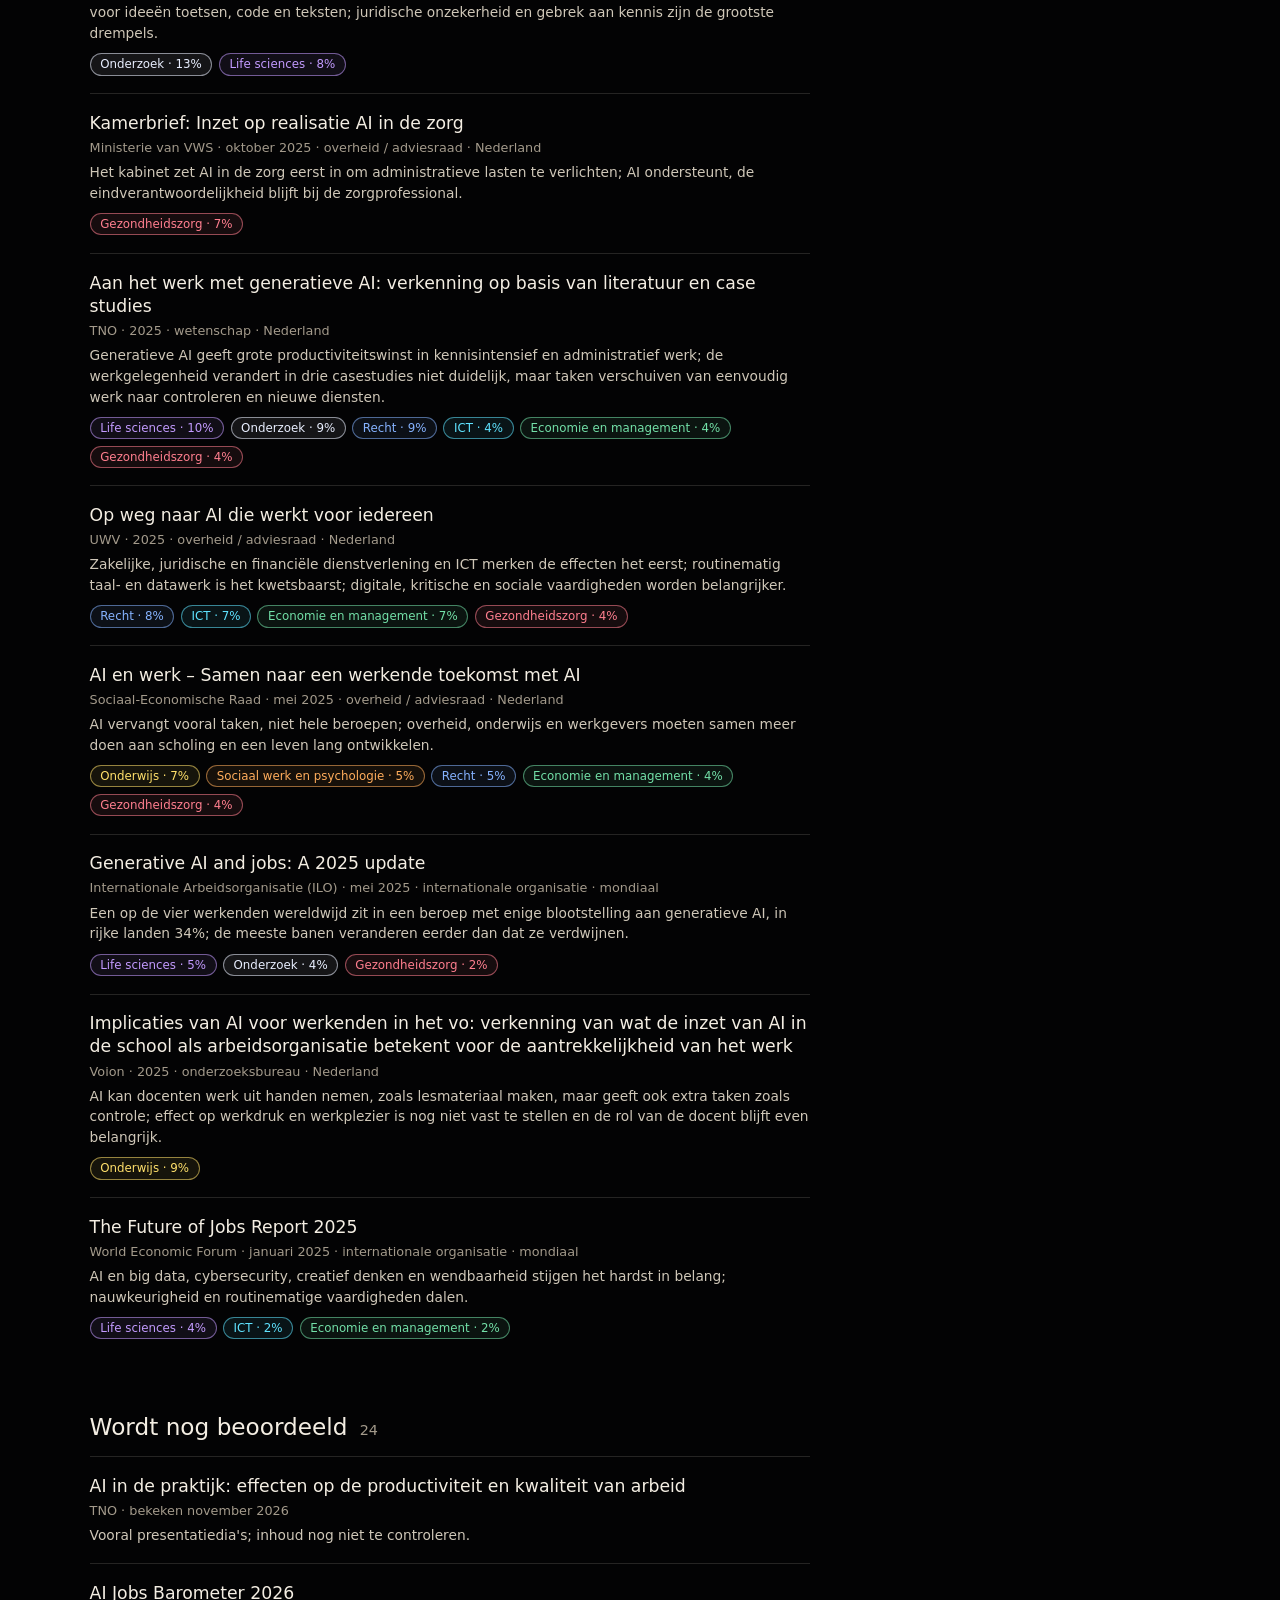
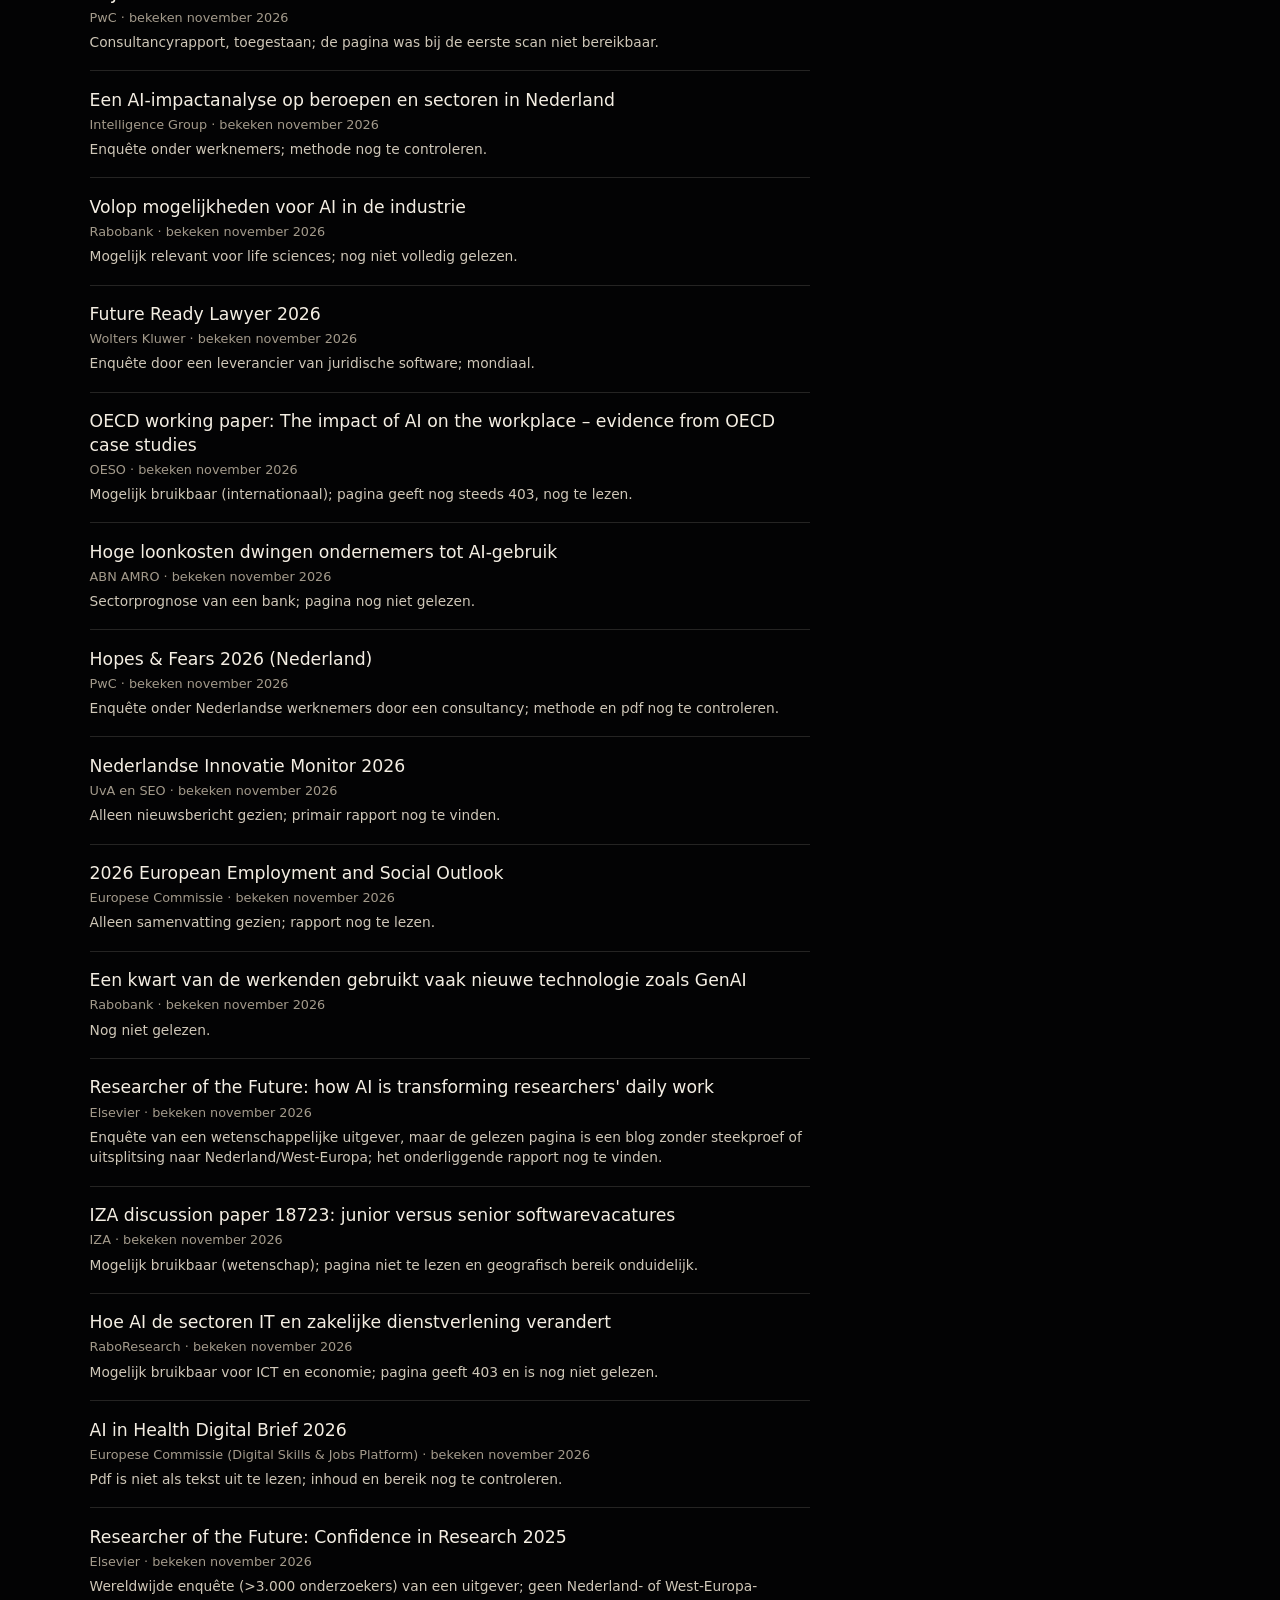
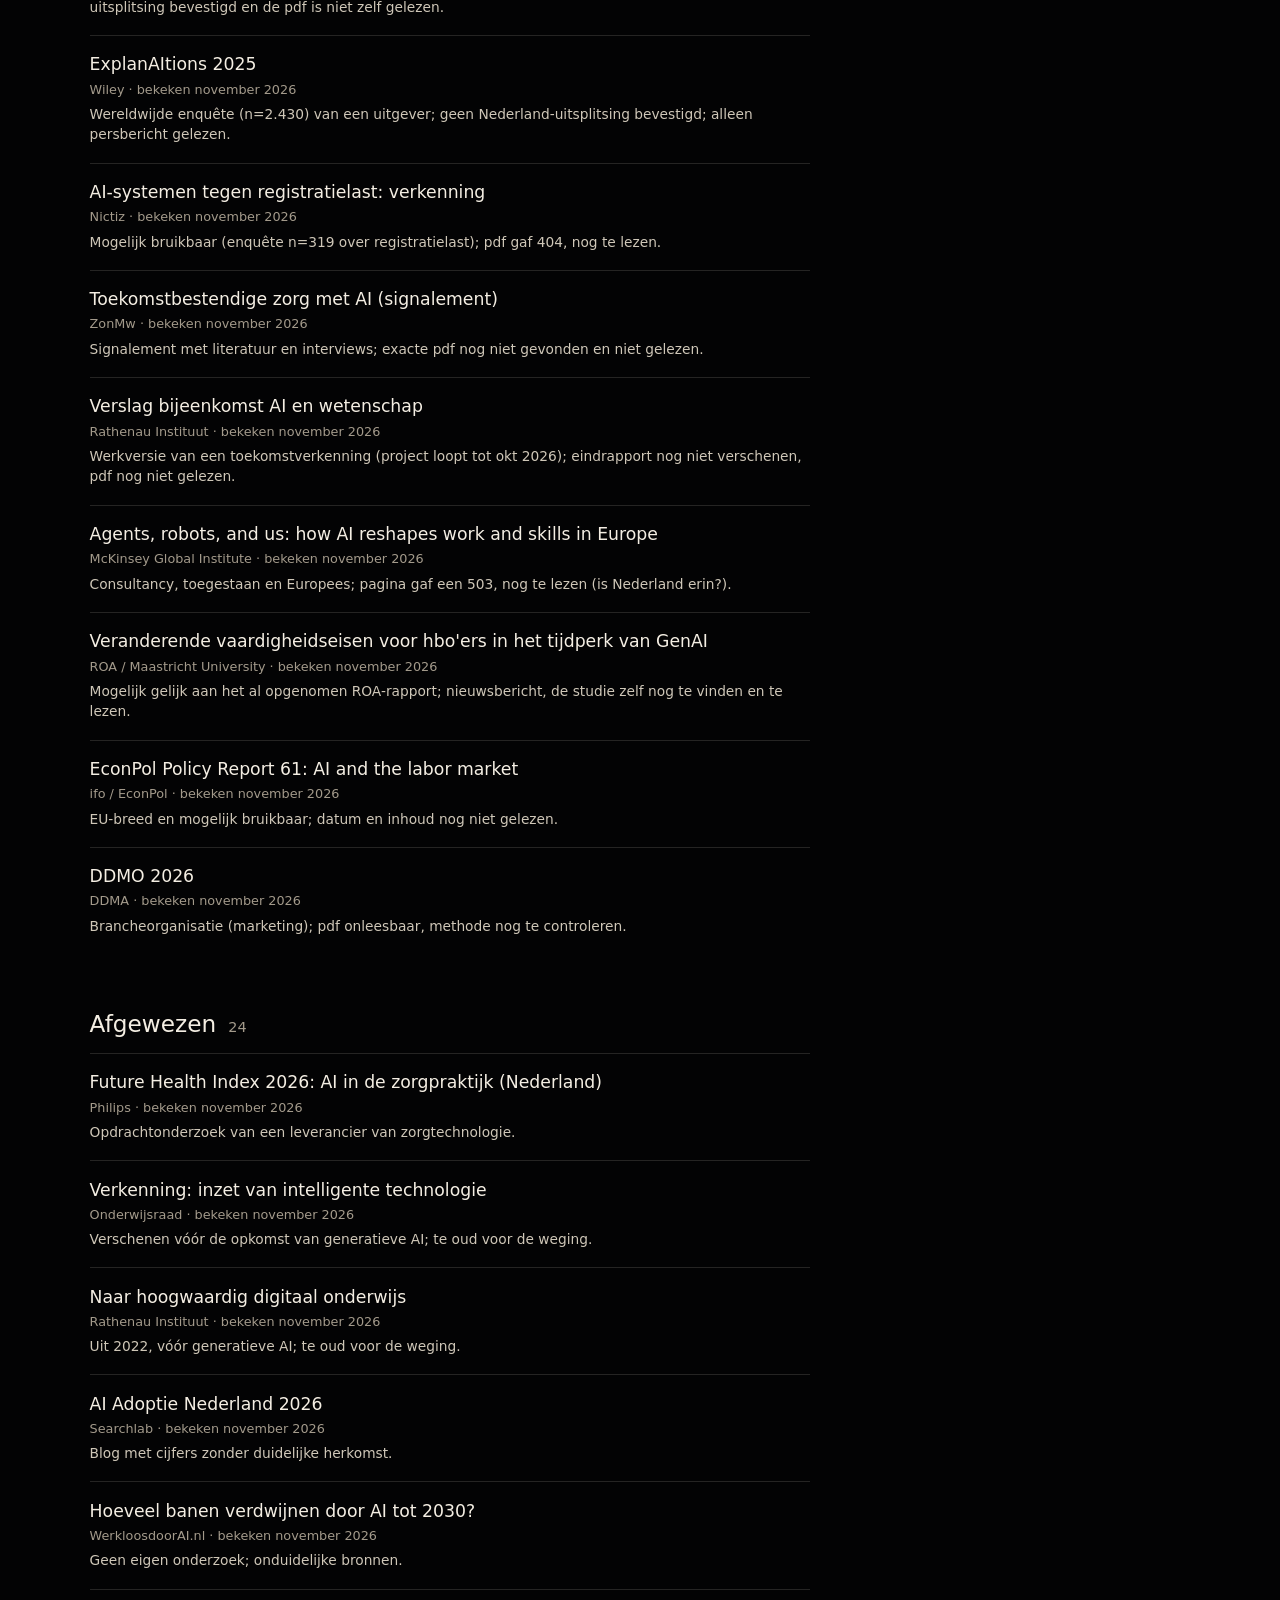
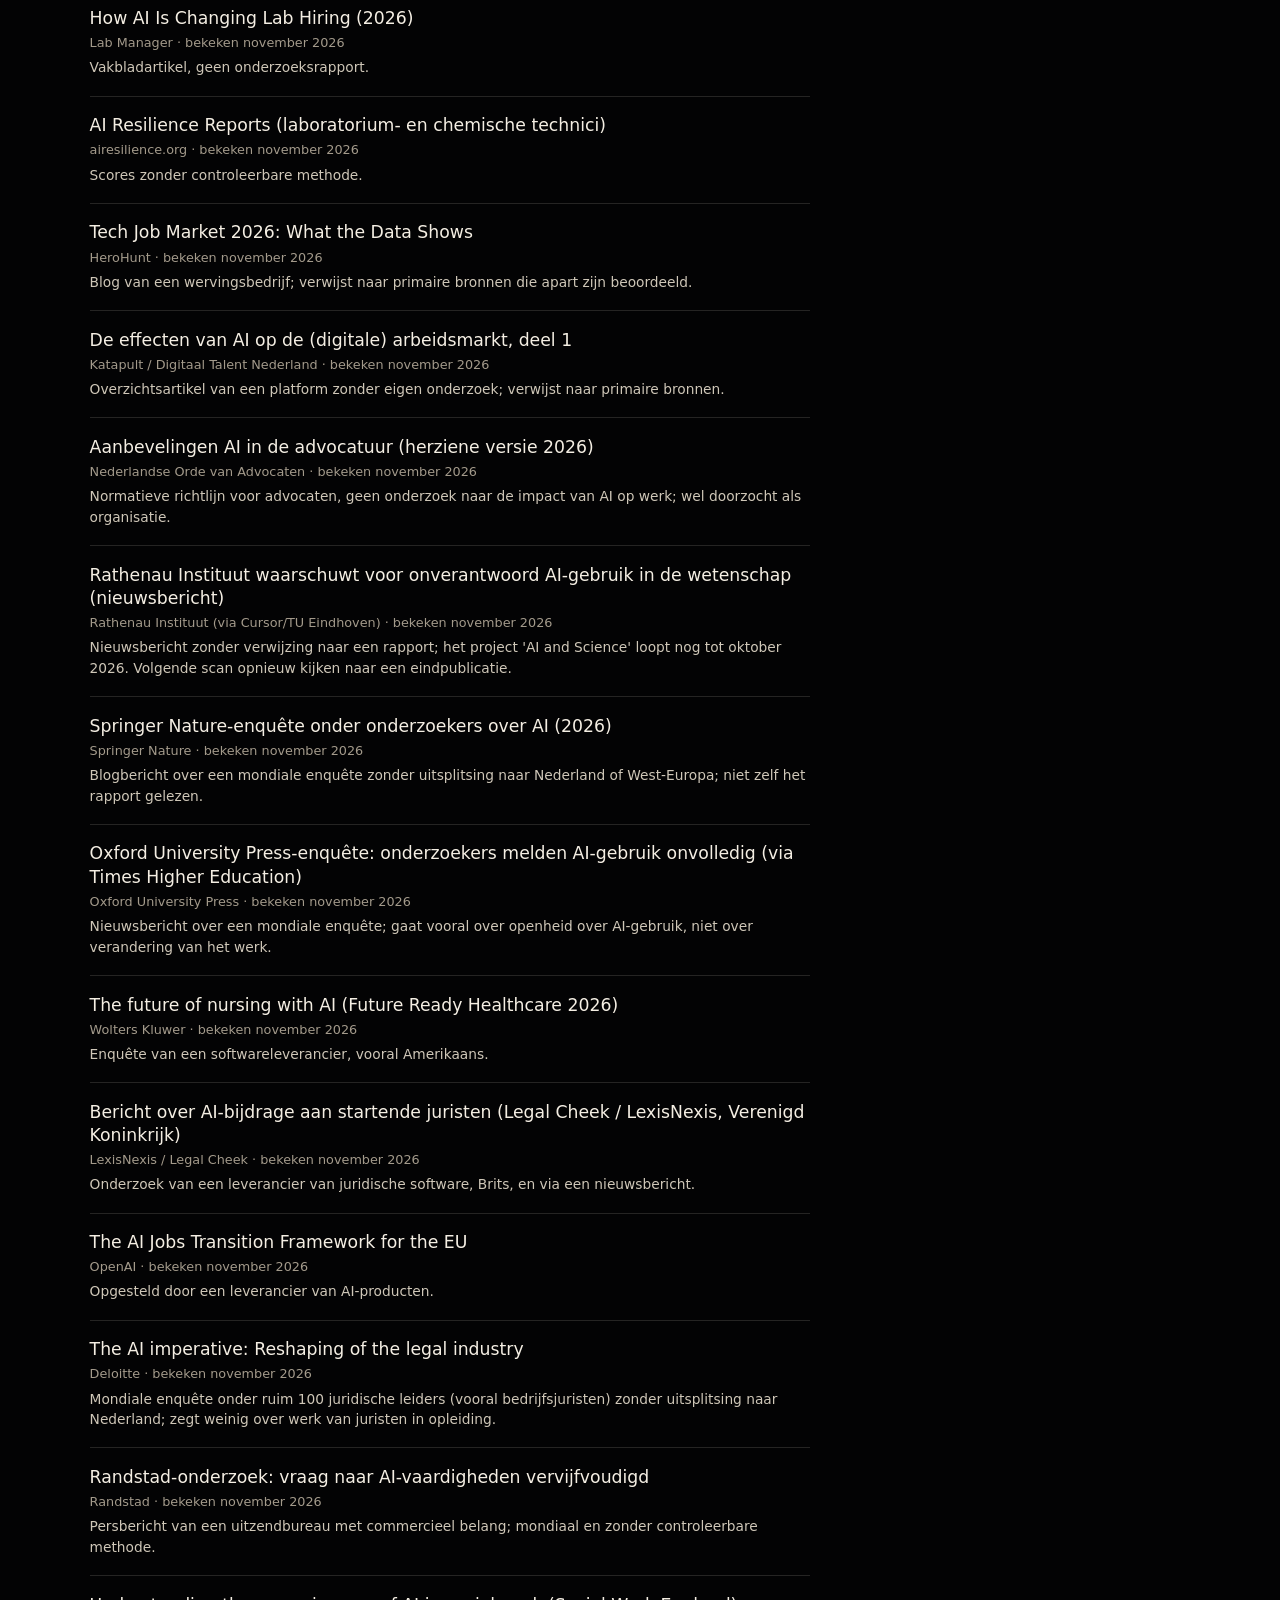
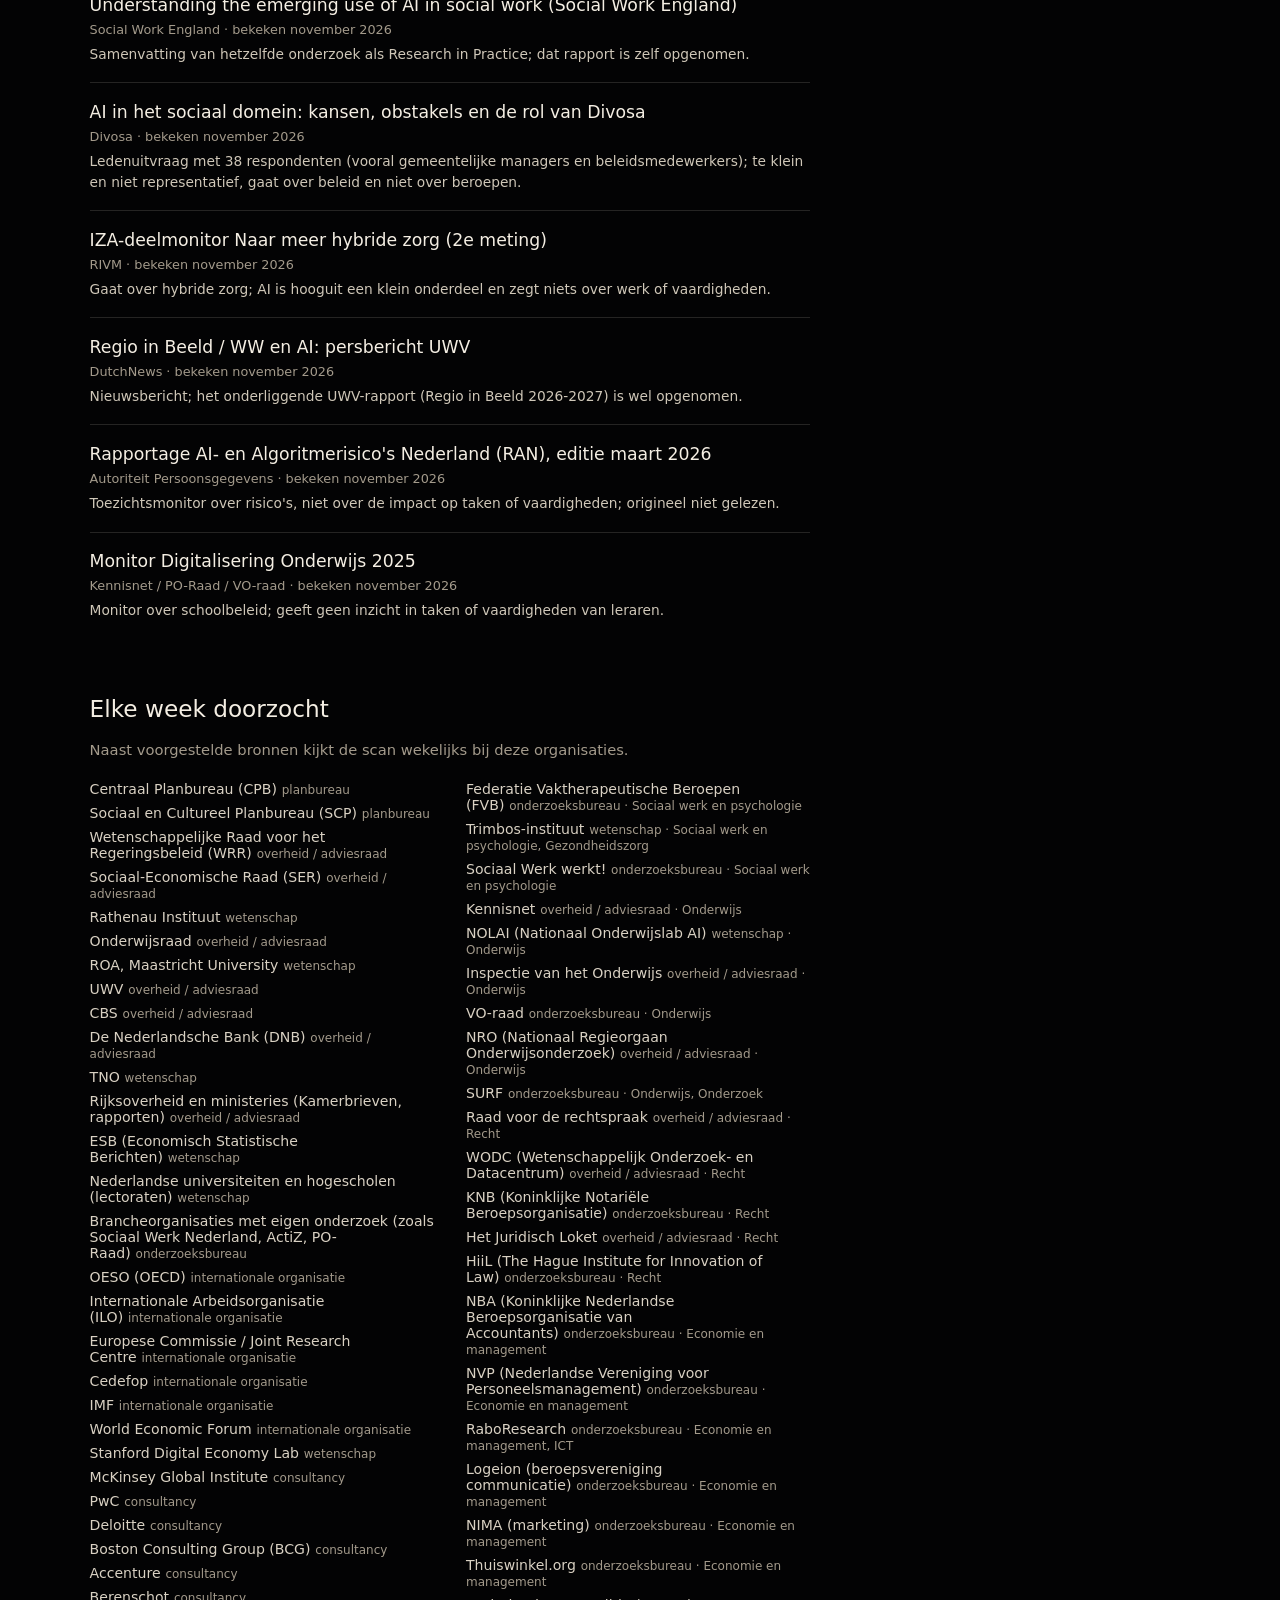
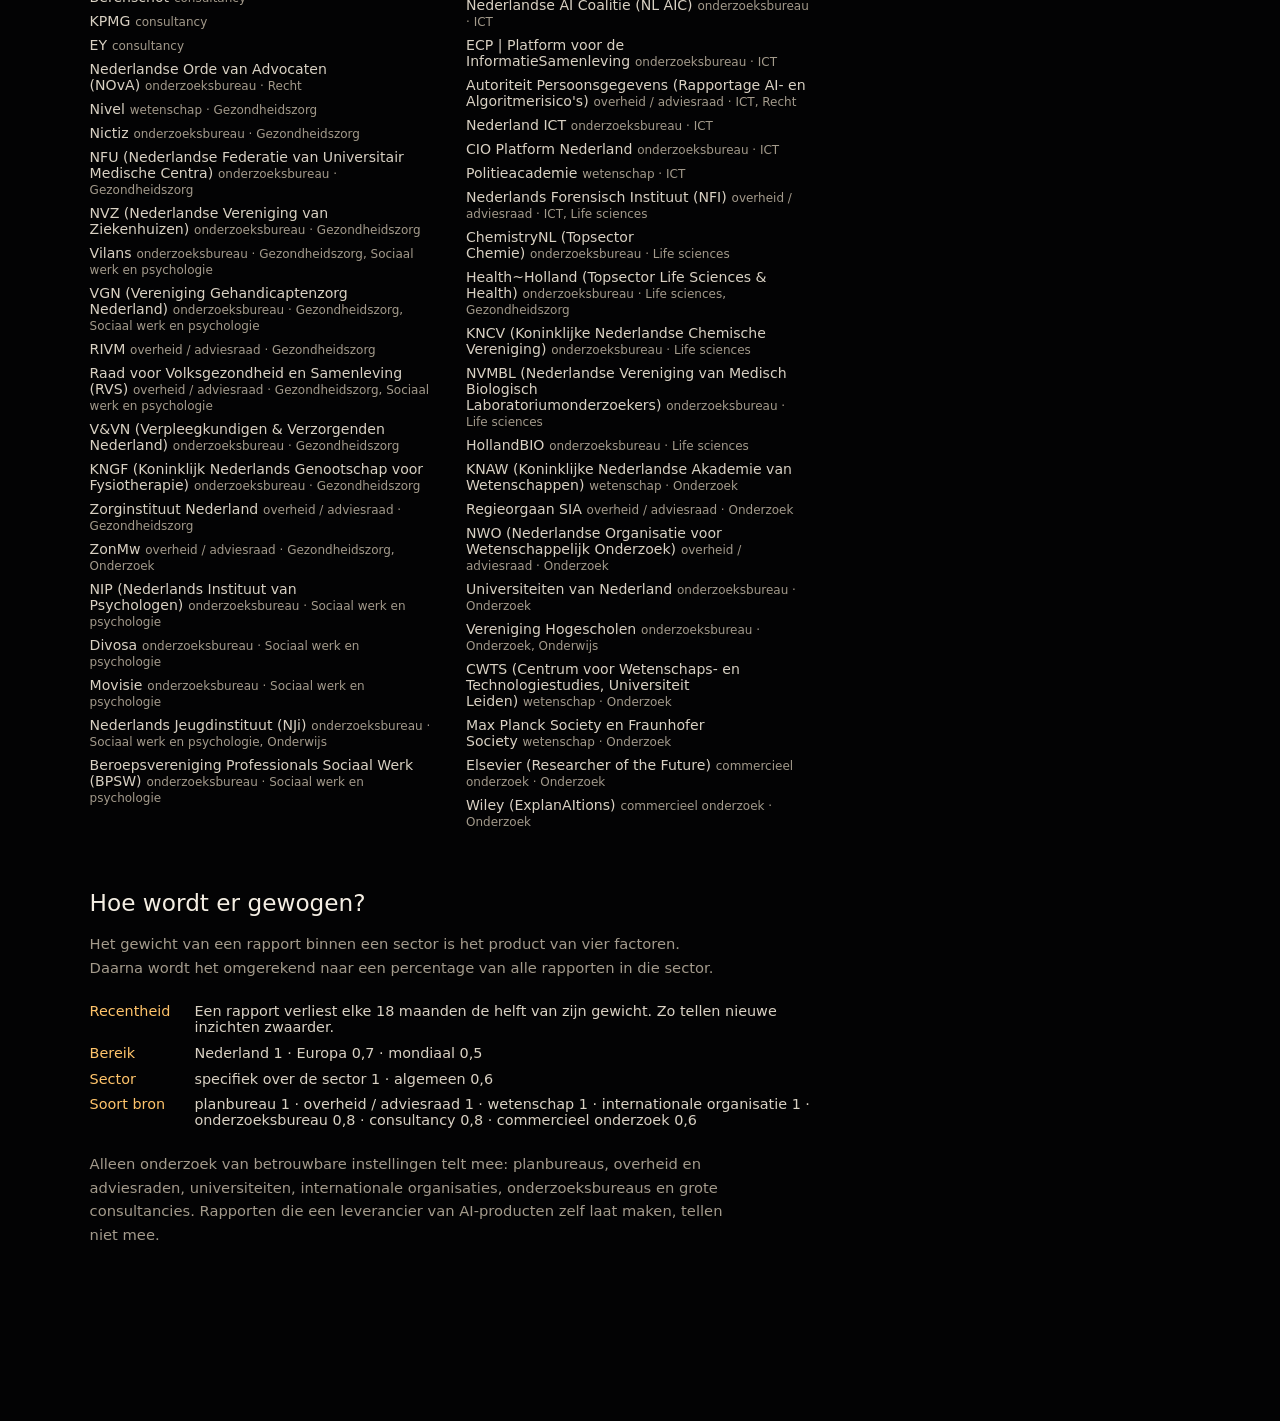
==== commit 4c8fe34d: "Zin wordt in één seconde uitgetypt, tegelijk met de lichtgolf, zonder vervagen Co-Authored-By: Claud" ====
--- a/bronnen.html
+++ b/bronnen.html
@@ -64,8 +64,8 @@
     <a class="contact" href="https://www.linkedin.com/in/robert-koning-3464b926/" target="_blank" rel="noopener" title="Naar LinkedIn">Meer weten? Robert Koning, AI-Team Hogeschool Leiden</a>
   </footer>
 
-  <script src="kaart.js?v=4"></script>
+  <script src="kaart.js?v=5"></script>
   <script src="weging.js?v=2"></script>
-  <script src="bronnen.js?v=4"></script>
+  <script src="bronnen.js?v=5"></script>
 </body>
 </html>
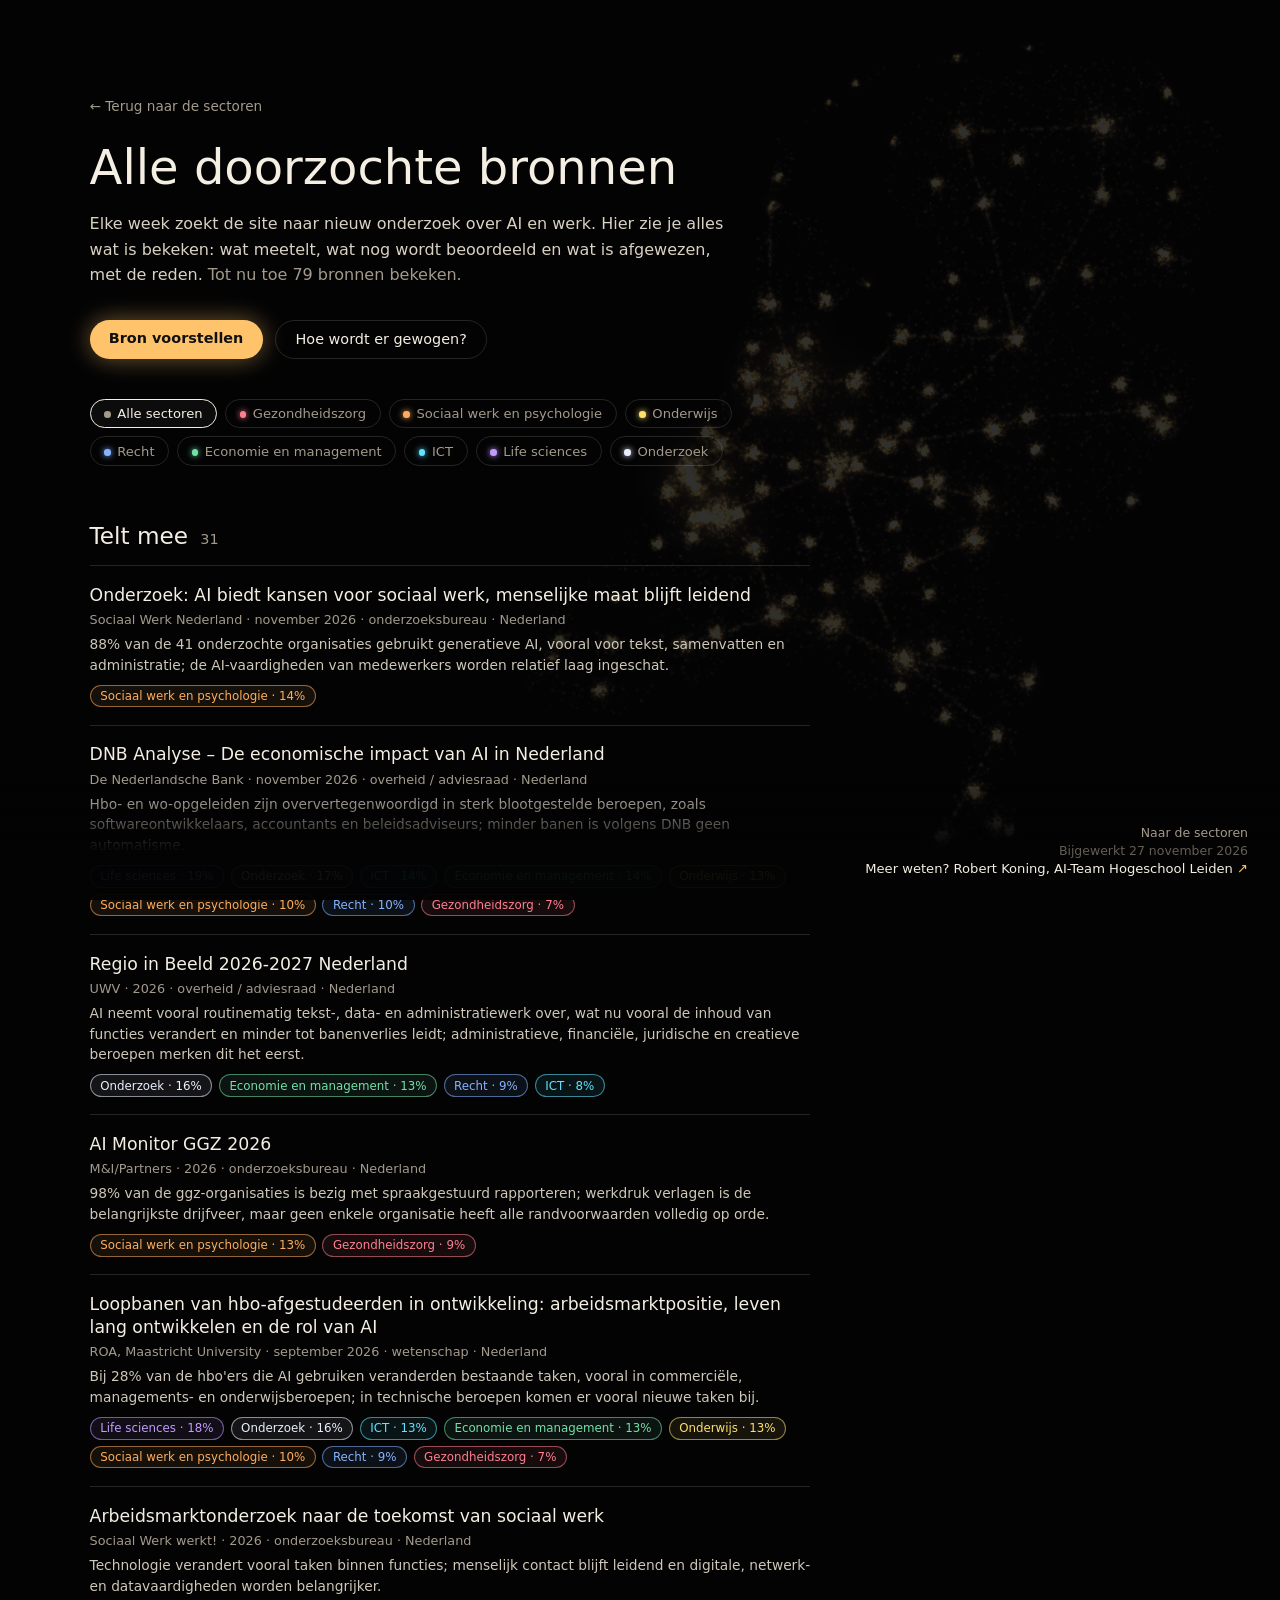
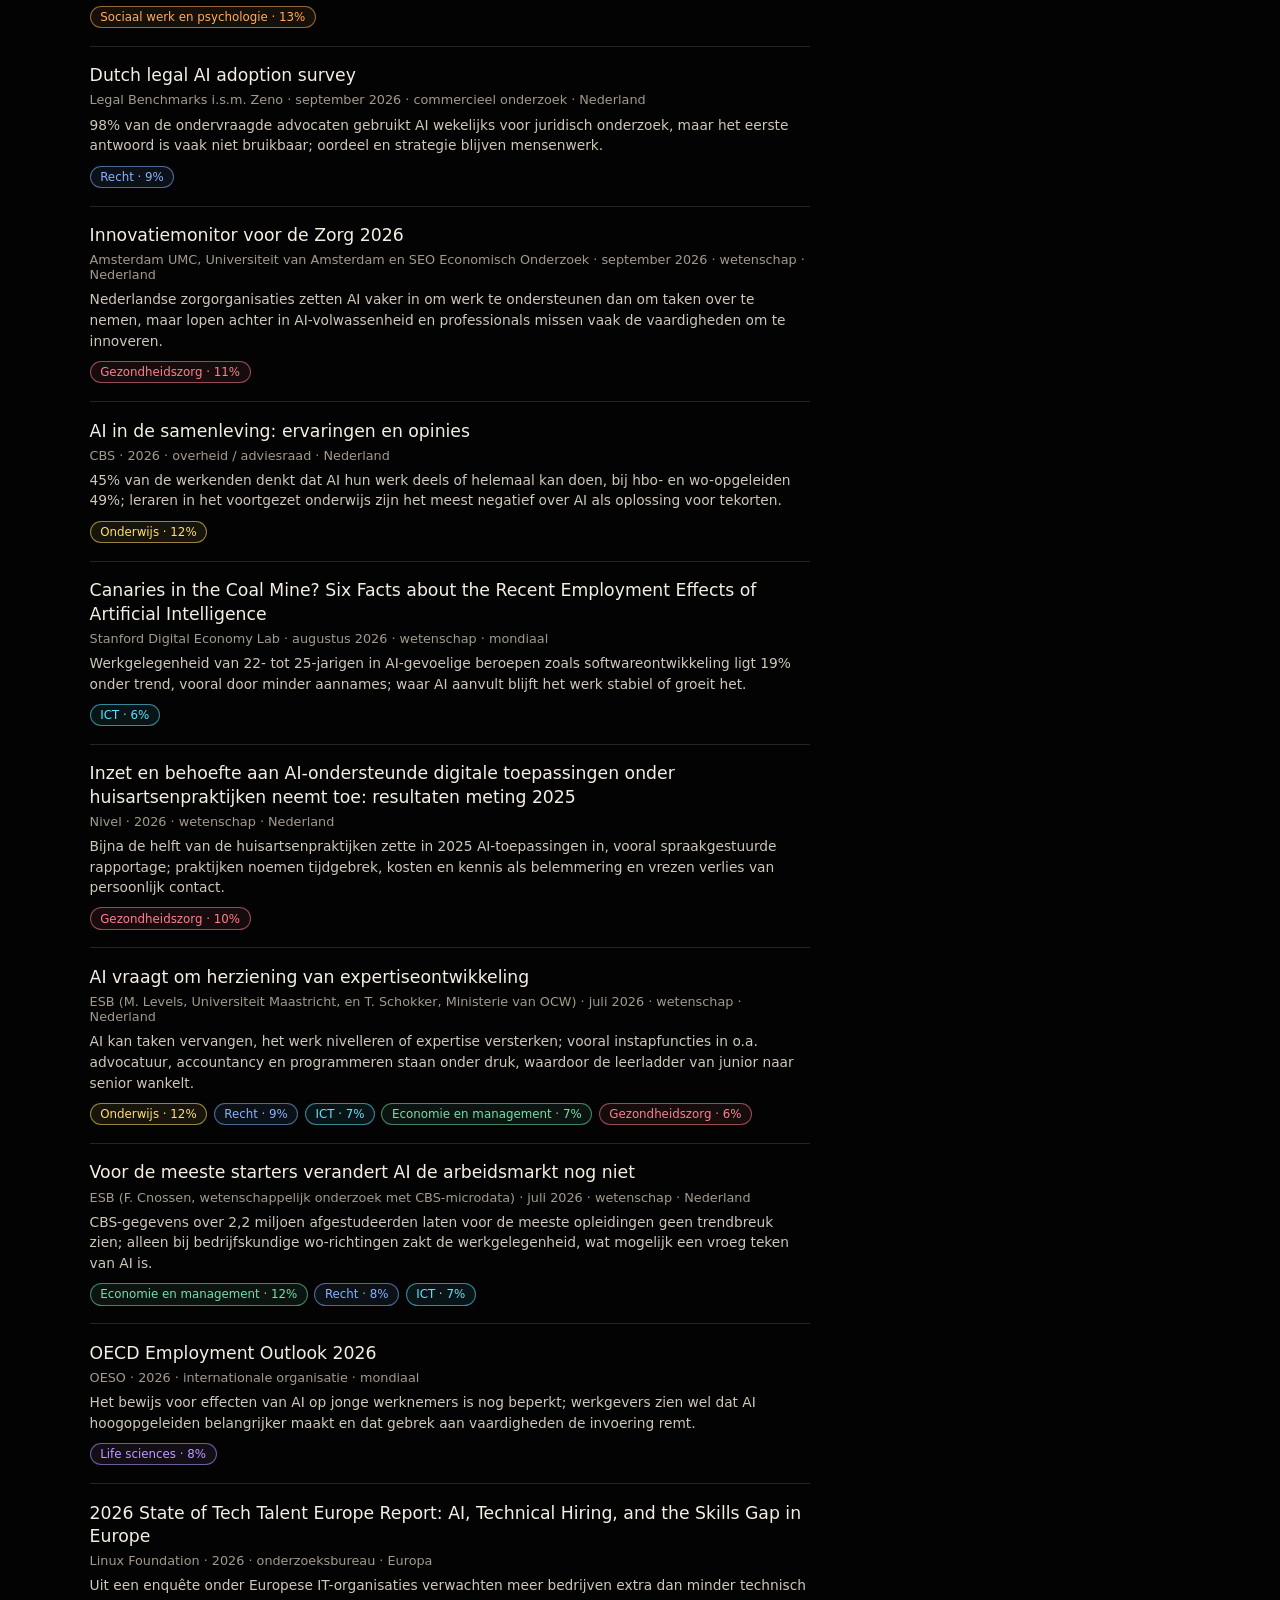
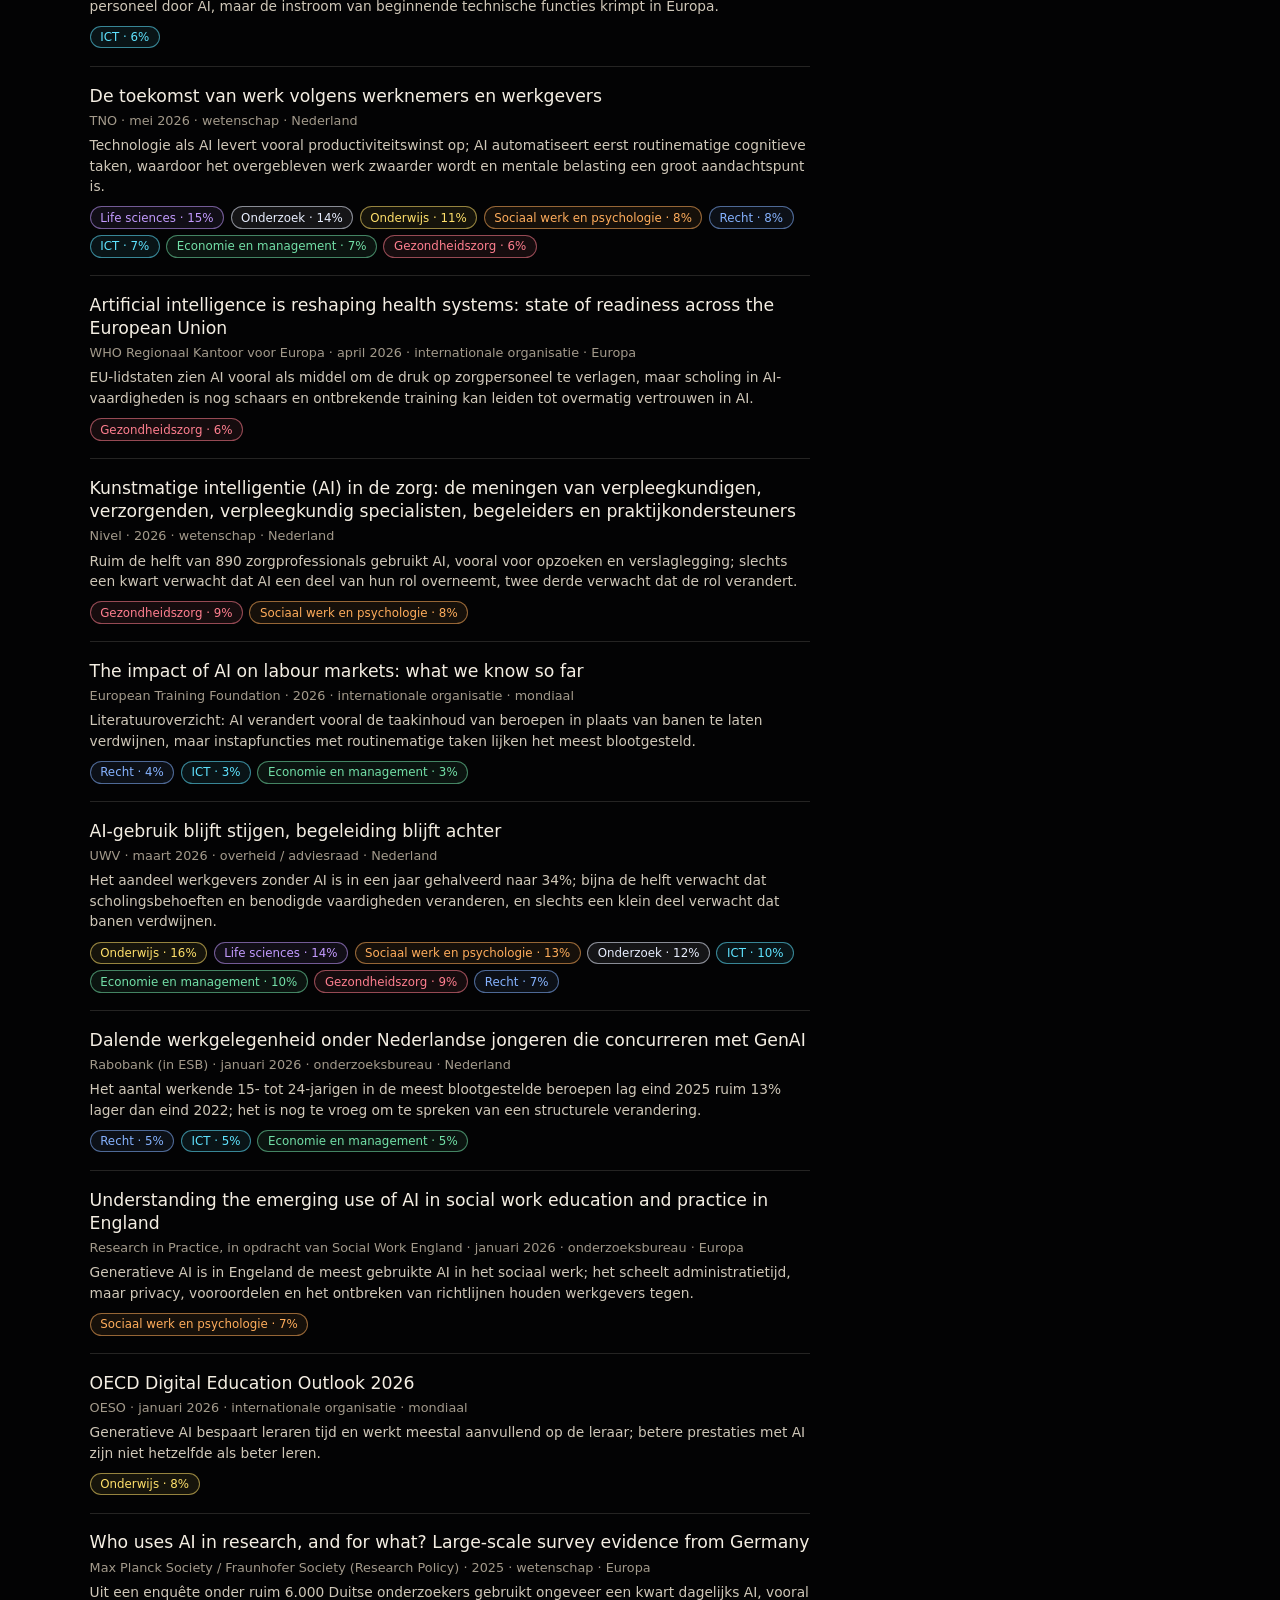
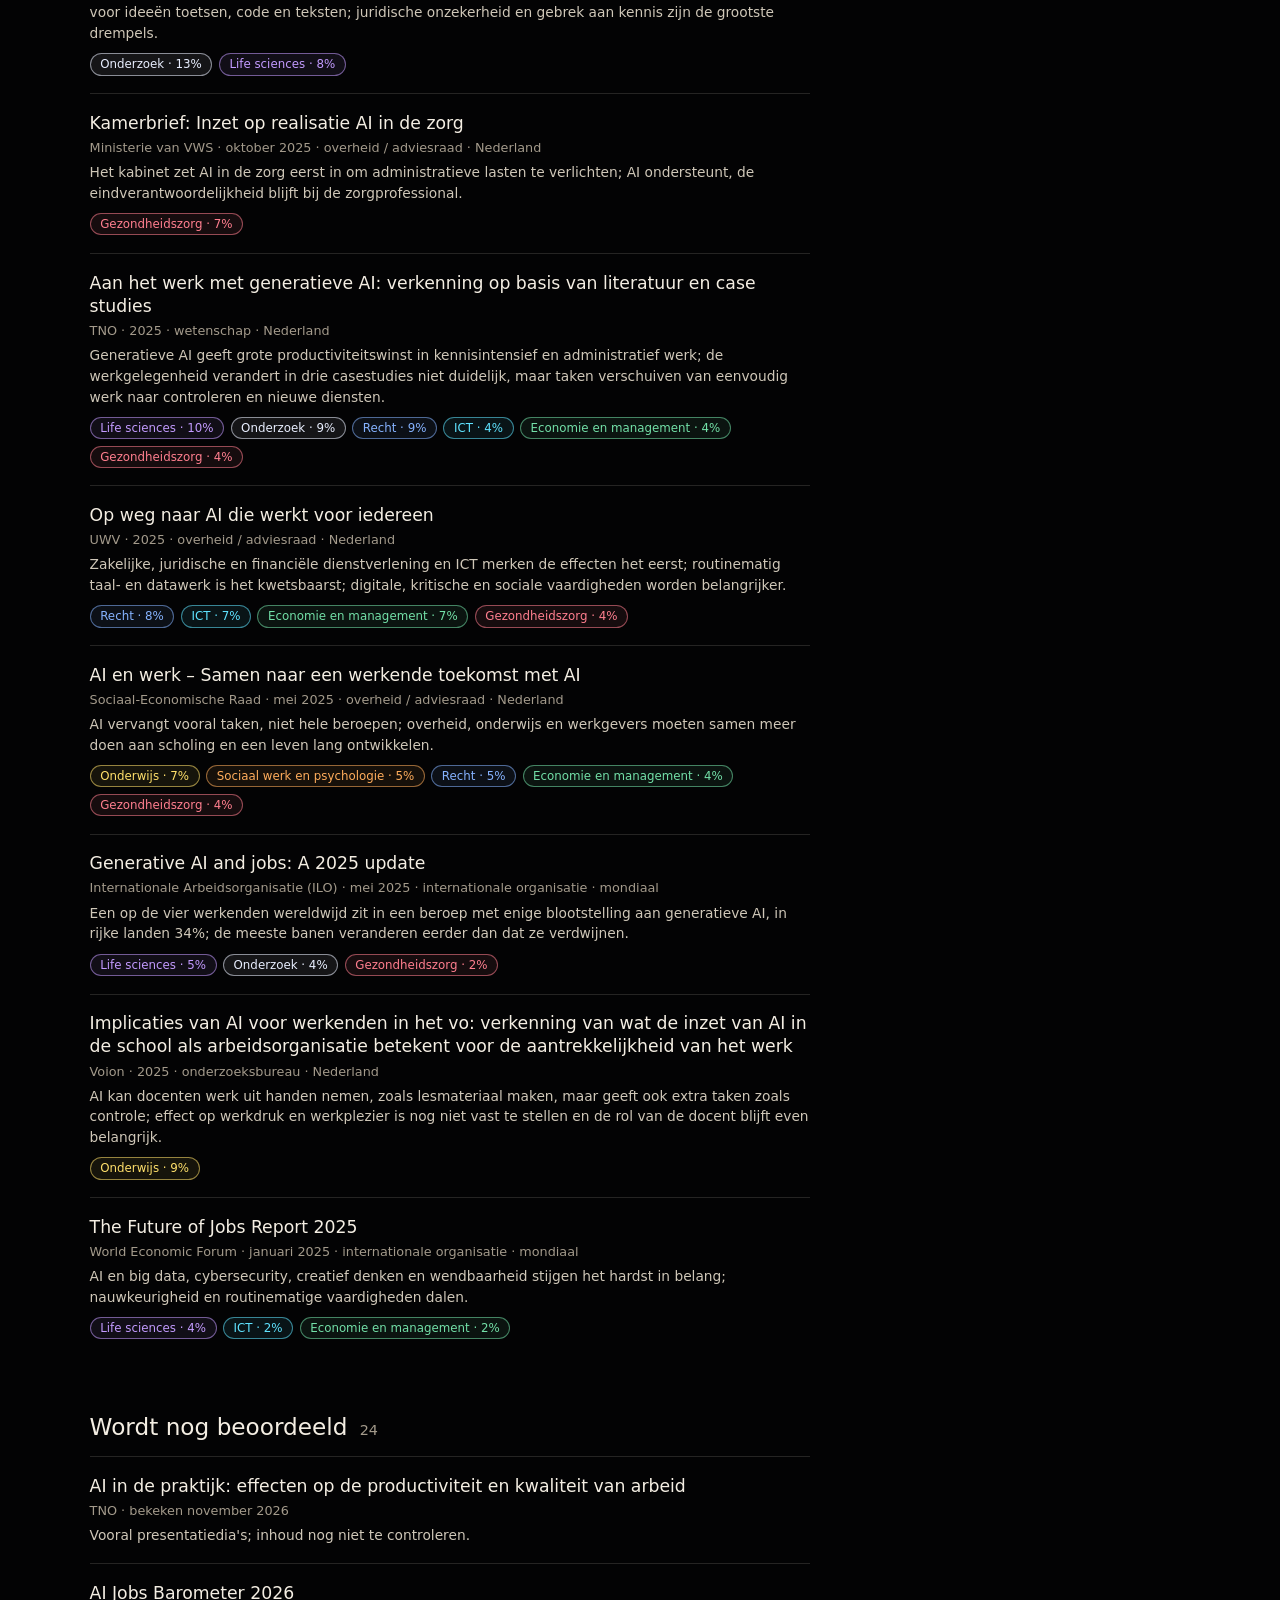
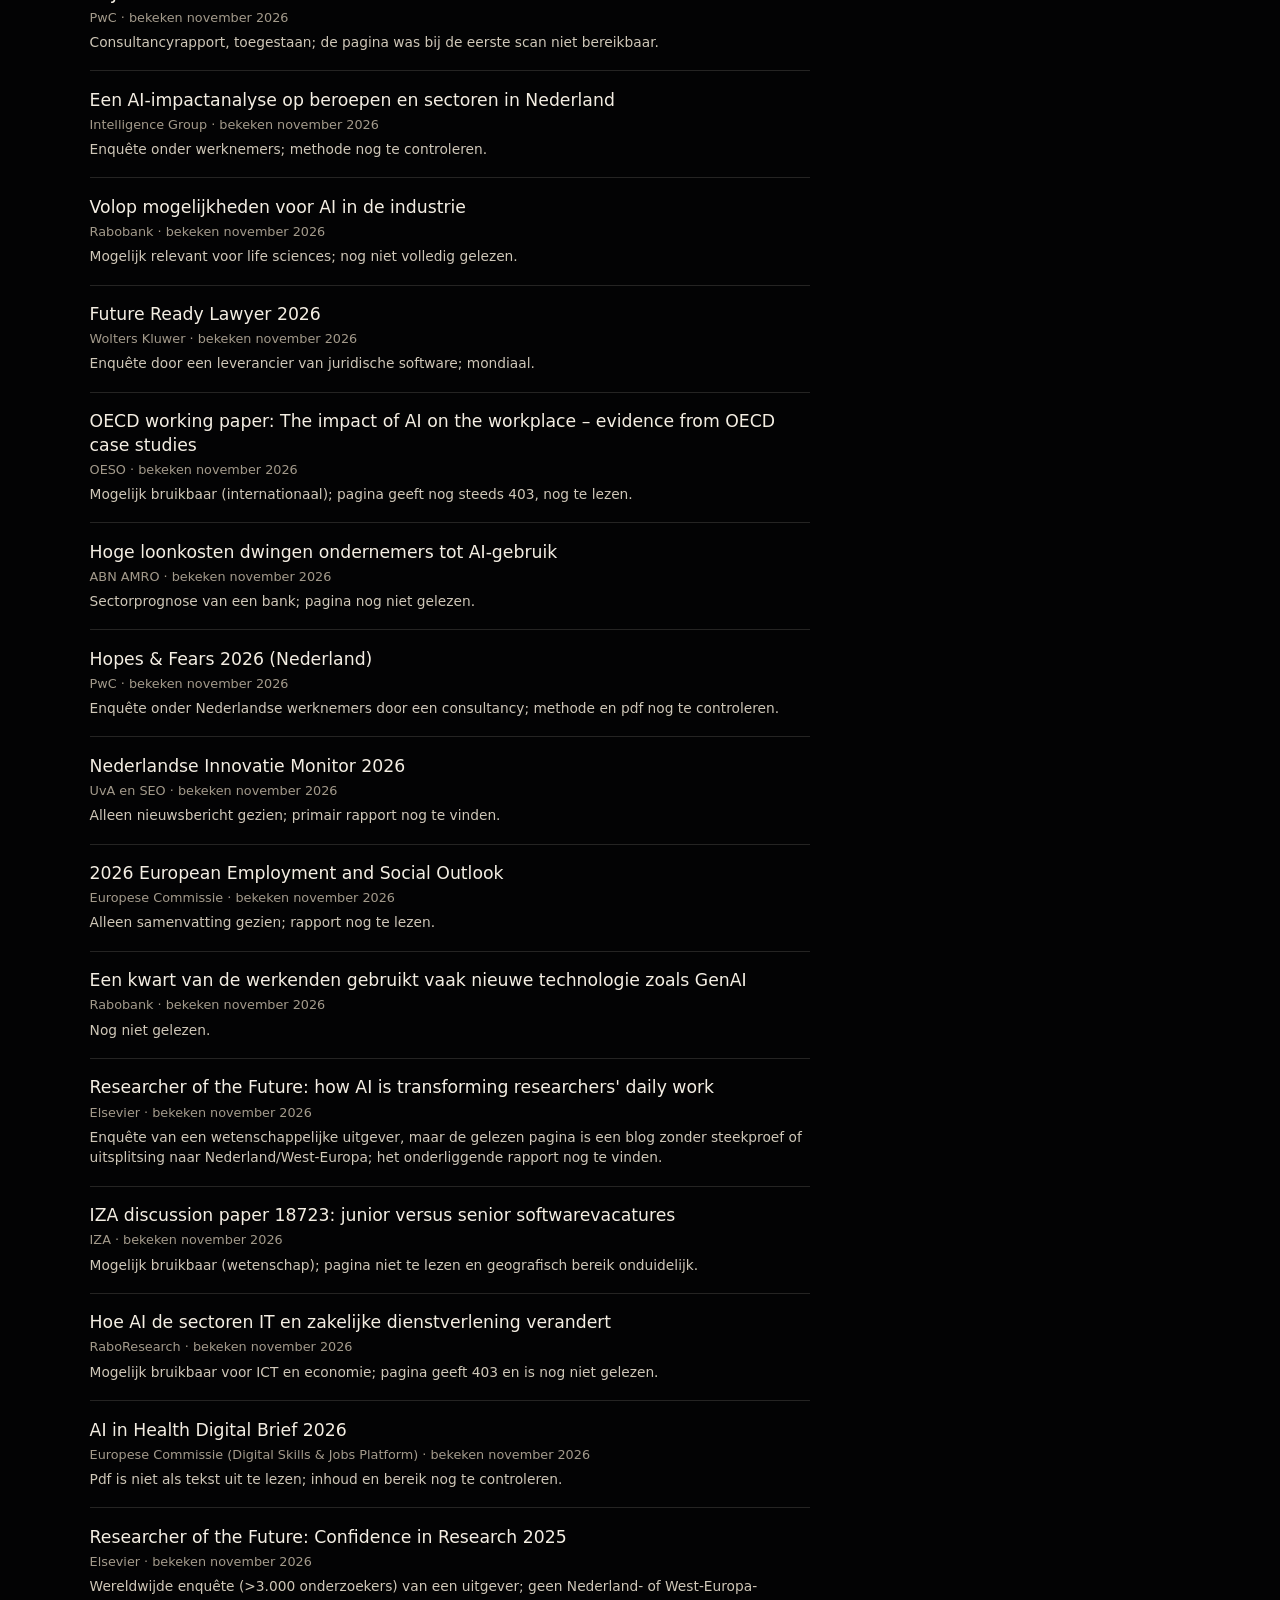
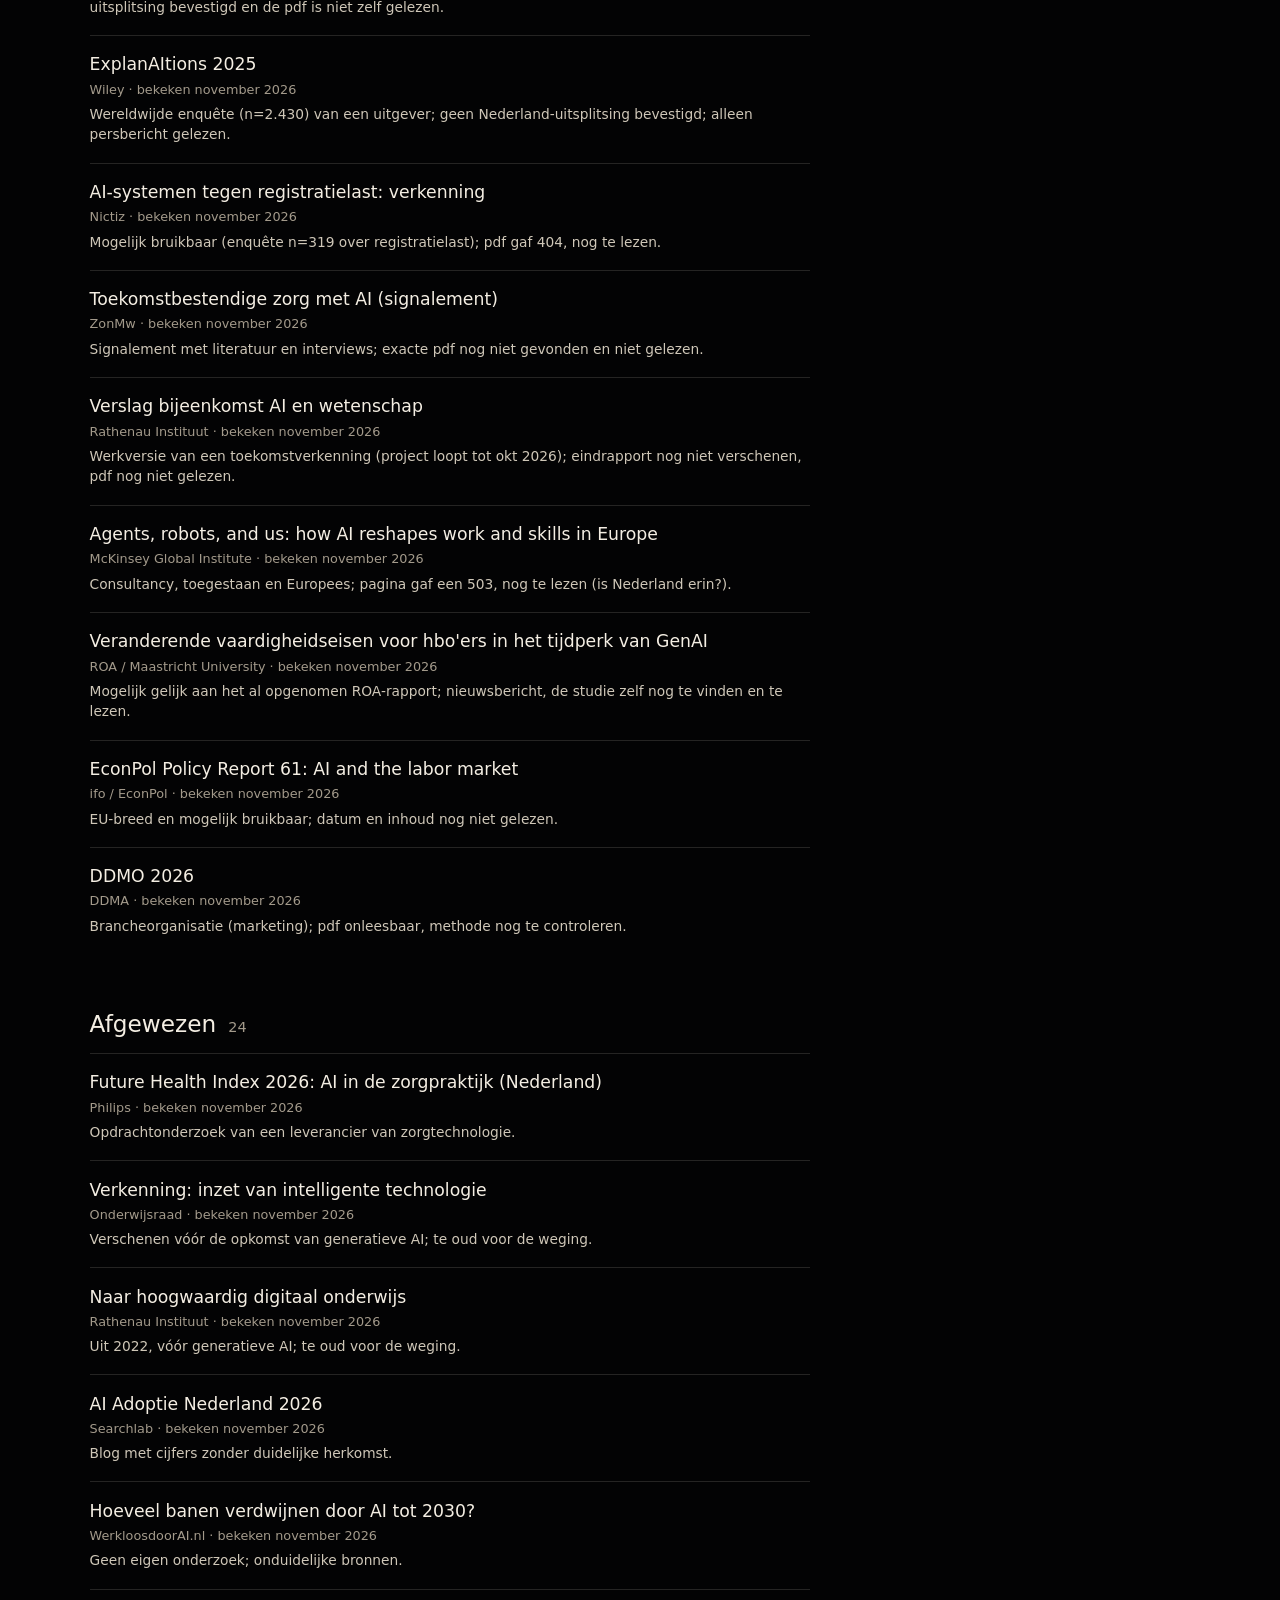
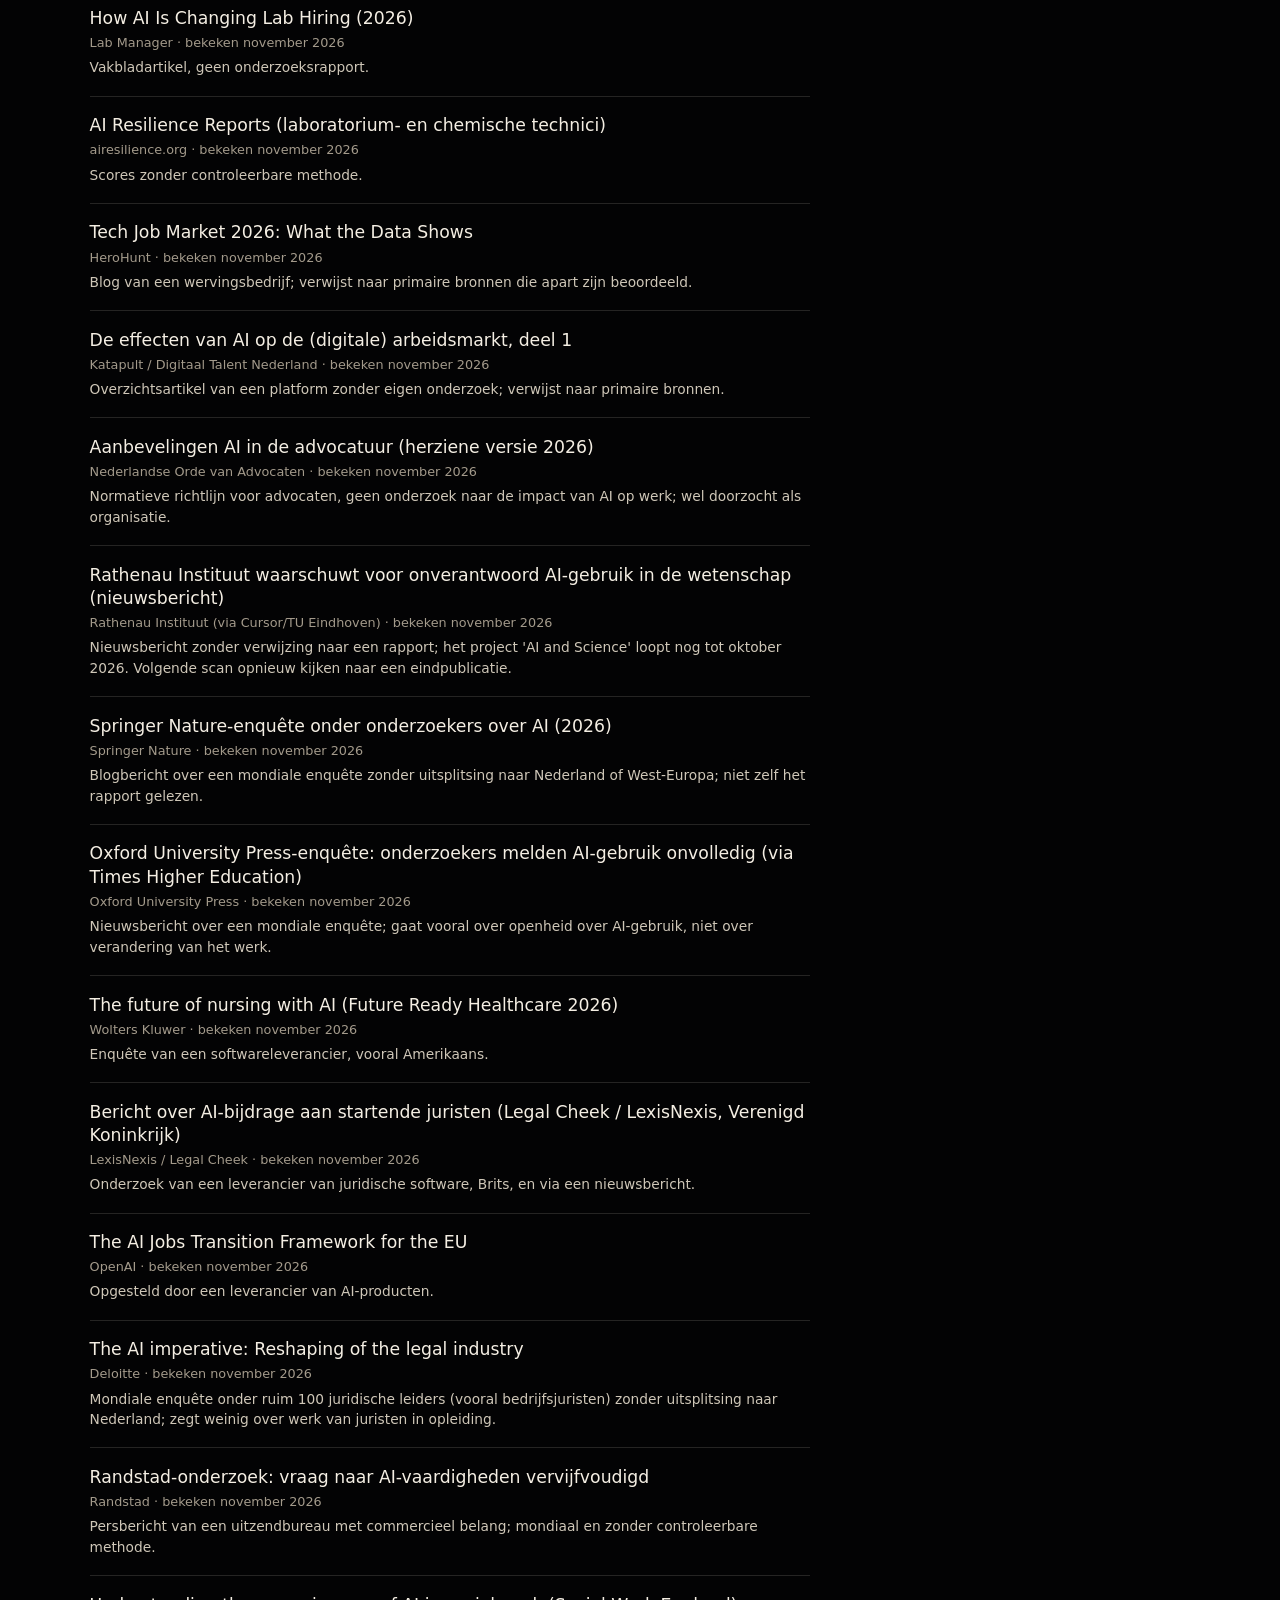
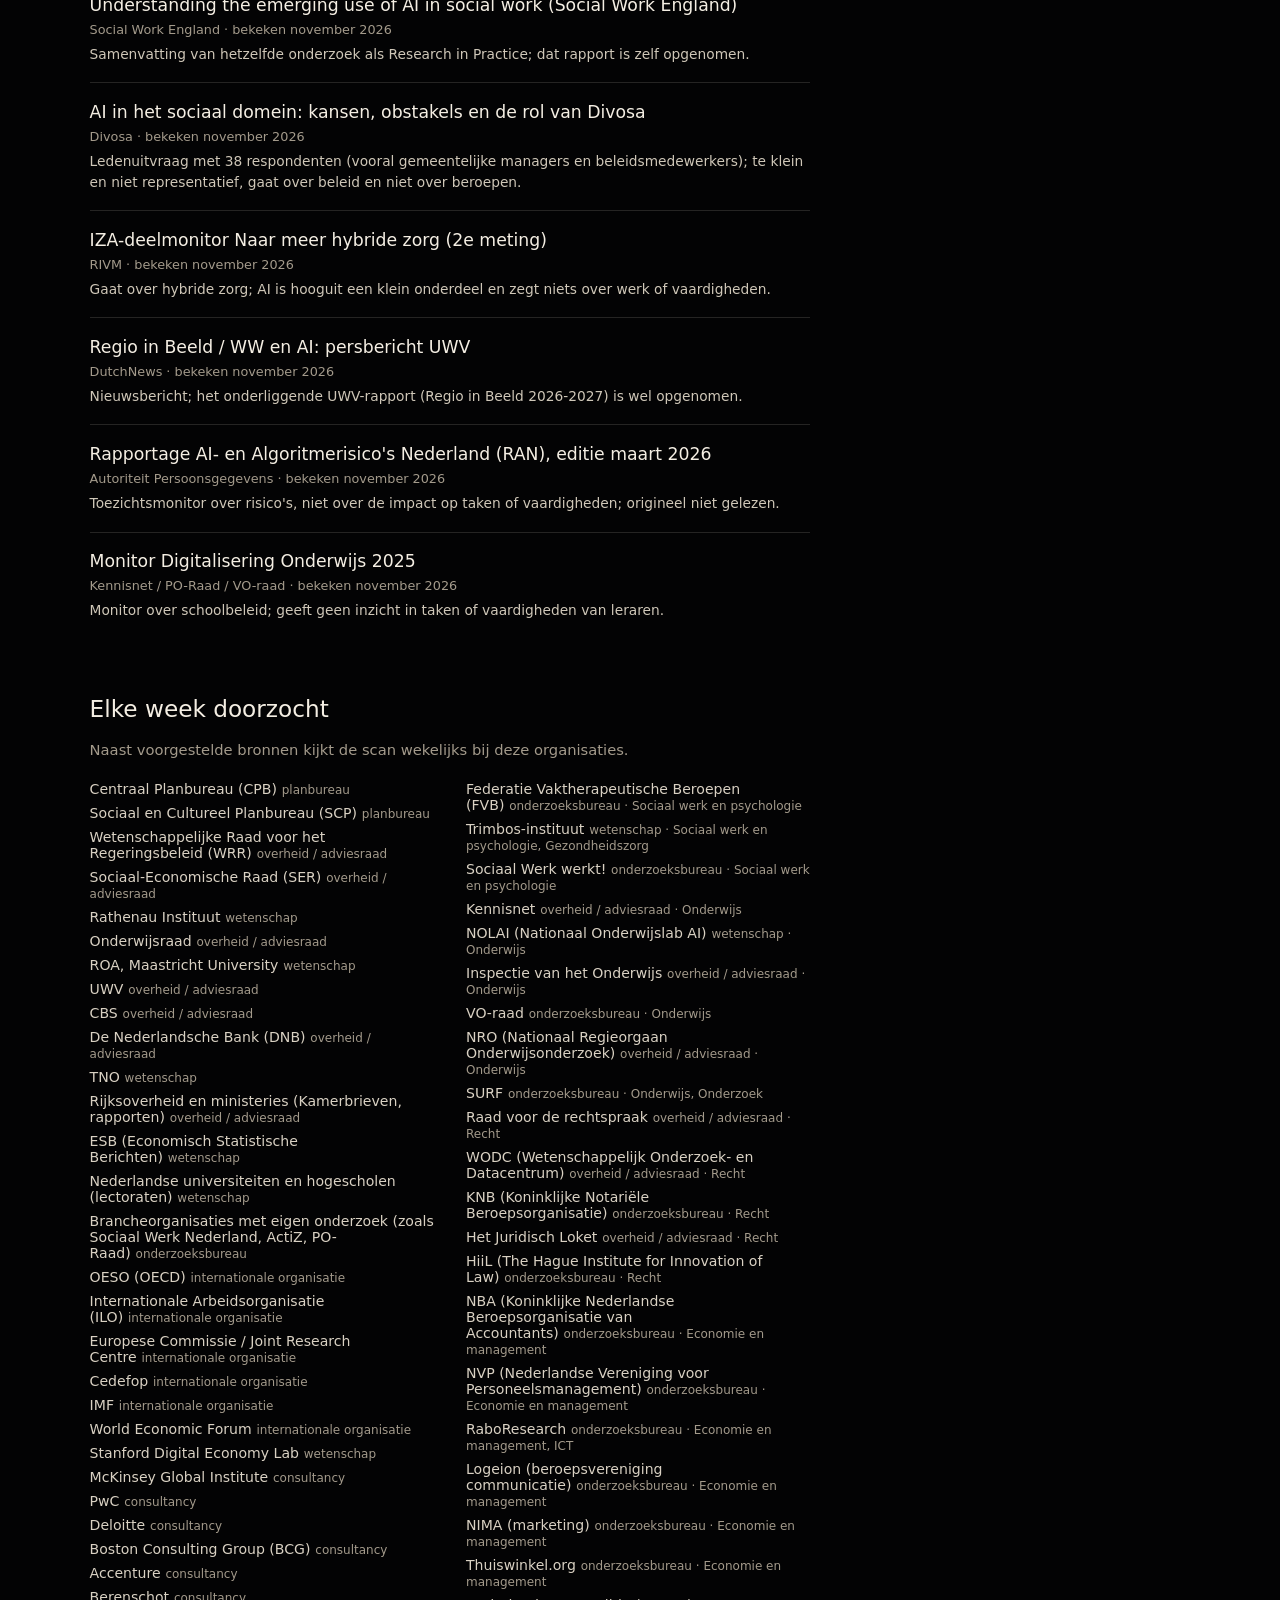
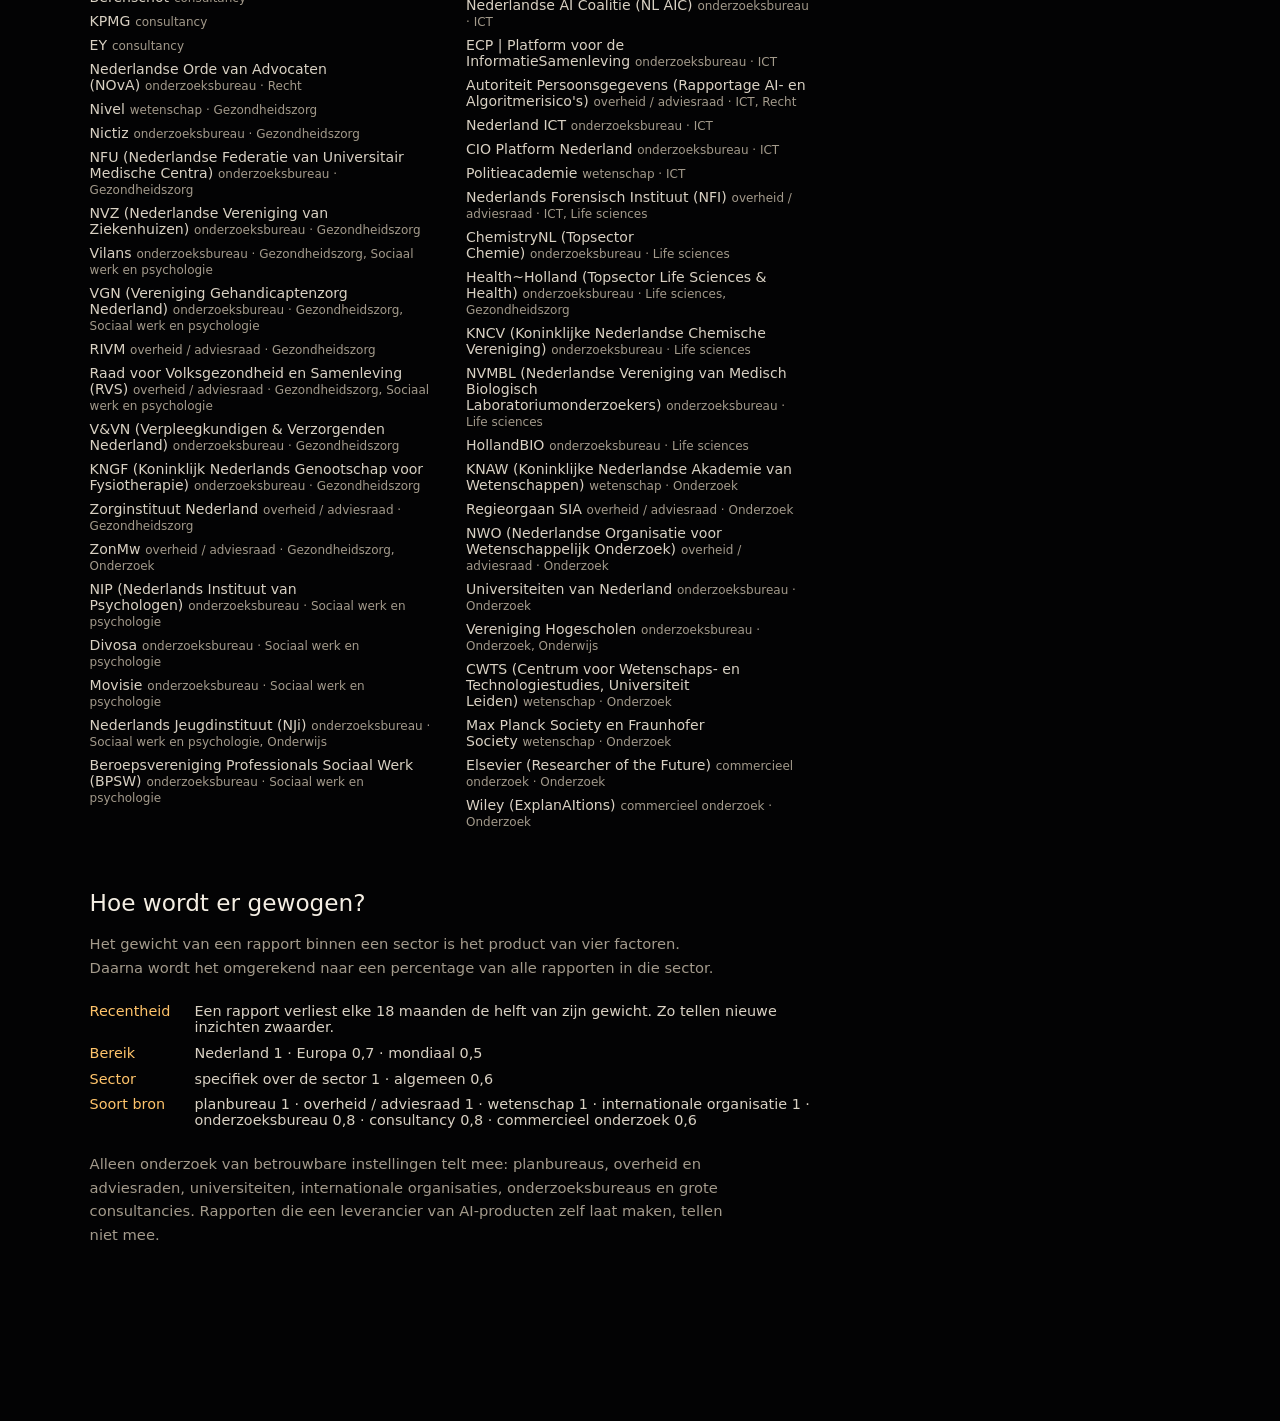
==== commit 8ee7eff2: "Citaten per sector: een rapport kan per sector een eigen, letterlijk gecontroleerd citaat hebben Pat" ====
--- a/bronnen.html
+++ b/bronnen.html
@@ -65,7 +65,7 @@
   </footer>
 
   <script src="kaart.js?v=5"></script>
-  <script src="weging.js?v=2"></script>
+  <script src="weging.js?v=5"></script>
   <script src="bronnen.js?v=5"></script>
 </body>
 </html>
